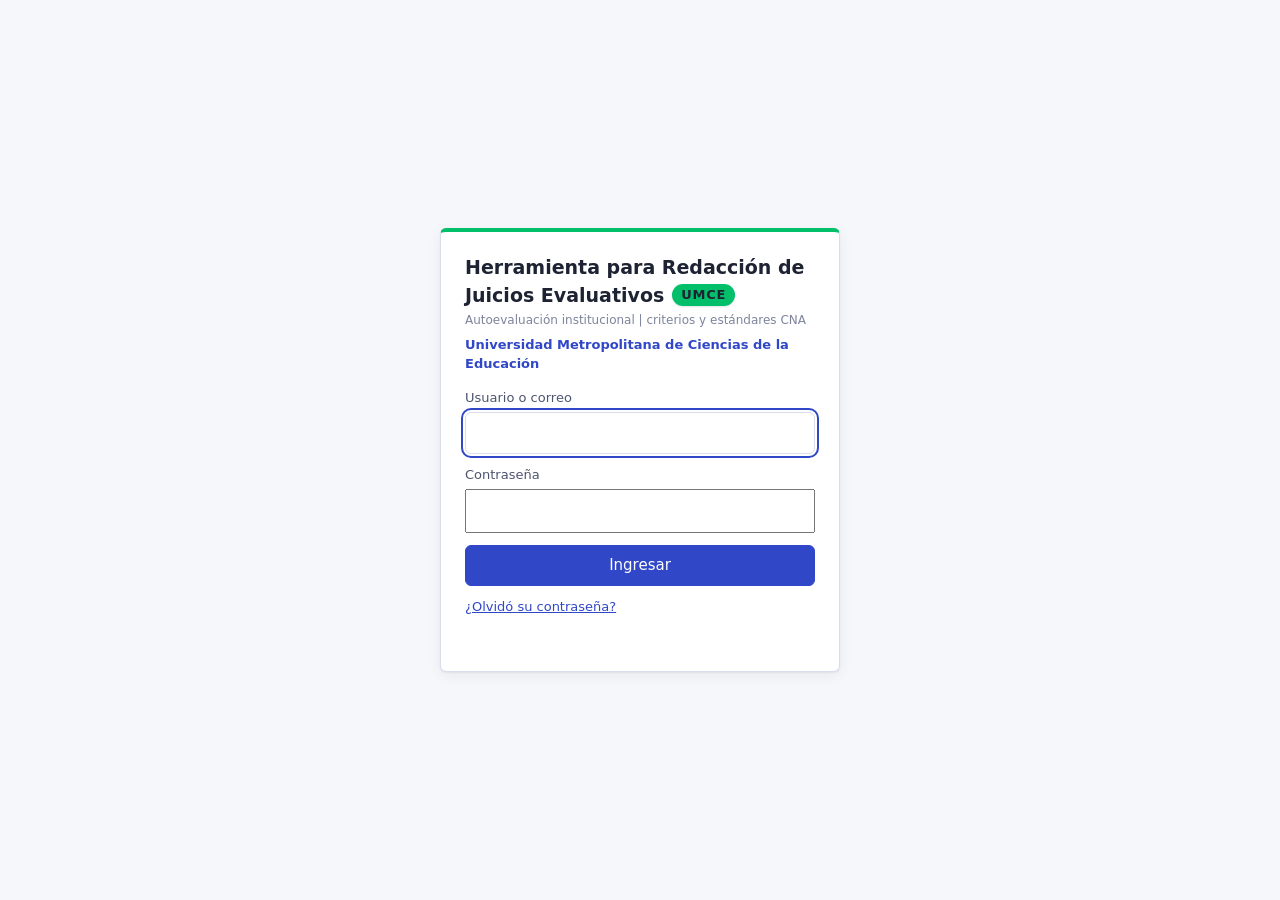
==== mesa-umce/index.html @ 89345a7e "Mesa de juicios: sistema separado para la UMCE en /mesa-umce/ Mismo index.html que /mesa-usach/; con" ====
<!doctype html>
<html lang="es">
<head>
<meta charset="utf-8">
<meta name="viewport" content="width=device-width,initial-scale=1,viewport-fit=cover">
<meta name="robots" content="noindex,nofollow">
<title>Herramienta para Redacción de Juicios Evaluativos</title>
<link rel="stylesheet" href="https://fonts.googleapis.com/css2?family=IBM+Plex+Mono:wght@400;500&display=swap">
<style>
/* Layout: workbench — a fixed left tree (dimensión › criterio › nivel › enunciado), a working panel with tabs, and two full-width views (panel de avance, documento). */
:root{
  --bg:#f6f7fb; --surface:#ffffff; --surface-2:#eef0f8; --line:#d9dcea; --ink:#1d2333; --ink-2:#4c5470; --ink-3:#7d849c;
  --accent:#3047C7; --accent-soft:#CAD0F2; --accent-ink:#ffffff;
  --ok:#03BF6A; --warn:#FFB701; --bad:#FF6647; --pink:#FF9BA2;
  --ok-soft:#d6f5e6; --warn-soft:#fff1cc; --bad-soft:#ffd9d3;
  --font-ui:"Duplet",system-ui,-apple-system,"Segoe UI",sans-serif;
  --font-doc:"Duplet",system-ui,-apple-system,"Segoe UI",sans-serif;
  --font-mono:"IBM Plex Mono",ui-monospace,SFMono-Regular,Menlo,"Courier New",monospace;
  --radius:6px; --shadow:0 1px 2px rgba(29,35,51,.06),0 4px 14px rgba(29,35,51,.06);
}
@media (prefers-color-scheme: dark){ :root:not([data-theme="light"]){
  --bg:#141726; --surface:#1c2033; --surface-2:#232840; --line:#343a57; --ink:#e8eaf3; --ink-2:#b4b9cf; --ink-3:#8a90ab;
  --accent:#8b9af0; --accent-soft:#2b3462; --accent-ink:#0f1224;
  --ok-soft:#173a2b; --warn-soft:#3f3419; --bad-soft:#47241f; color-scheme:dark } }
:root[data-theme="dark"]{
  --bg:#141726; --surface:#1c2033; --surface-2:#232840; --line:#343a57; --ink:#e8eaf3; --ink-2:#b4b9cf; --ink-3:#8a90ab;
  --accent:#8b9af0; --accent-soft:#2b3462; --accent-ink:#0f1224;
  --ok-soft:#173a2b; --warn-soft:#3f3419; --bad-soft:#47241f; color-scheme:dark }
*{box-sizing:border-box}
html,body{height:100%}
body{margin:0;background:var(--bg);color:var(--ink);font-family:var(--font-ui);font-size:14px;line-height:1.45;overflow-x:hidden}
.main>*{min-width:0}
.tree{min-width:0}
button,input,select,textarea{font:inherit;color:inherit}
button{cursor:pointer}
:focus-visible{outline:2px solid var(--accent);outline-offset:2px}
.app{display:flex;flex-direction:column;height:100%;min-height:100%}
/* top bar */
.top{position:sticky;top:env(safe-area-inset-top,0px);z-index:5;display:flex;flex-wrap:wrap;align-items:center;gap:8px 14px;padding:10px 16px;background:var(--surface);border-bottom:1px solid var(--line)}
.brand{display:flex;align-items:baseline;gap:10px;min-width:0;flex:1 1 260px}
.brand h1{font-size:15px;font-weight:600;margin:0;letter-spacing:.01em;white-space:nowrap}
.brand small{color:var(--ink-3);font-size:12px;white-space:nowrap;overflow:hidden;text-overflow:ellipsis;min-width:0}
.nav{display:flex;gap:4px;margin-left:auto;flex-wrap:wrap;flex:0 1 auto}
.nav button{border:1px solid transparent;background:transparent;padding:6px 12px;border-radius:999px;color:var(--ink-2);font-weight:500;white-space:nowrap}
.nav button[aria-pressed="true"]{background:var(--accent);color:var(--accent-ink)}
.nav button:hover{border-color:var(--line)}
.demo{font-size:11px;letter-spacing:.06em;text-transform:uppercase;color:var(--bad);border:1px solid var(--bad);border-radius:4px;padding:2px 6px;white-space:nowrap;order:3}
/* body */
.work{display:grid;grid-template-columns:320px minmax(0,1fr);flex:1;min-height:0}
.tree{border-right:1px solid var(--line);background:var(--surface);overflow:auto;padding:10px 8px 24px}
.tree .search{width:100%;padding:8px 10px;border:1px solid var(--line);border-radius:var(--radius);background:var(--bg);margin-bottom:8px}
.dim{margin:10px 6px 4px;font-size:11px;letter-spacing:.08em;text-transform:uppercase;color:var(--ink-3);font-weight:600}
.crit{margin:2px 0}
.crit>button{width:100%;text-align:left;background:none;border:0;padding:6px 8px;border-radius:var(--radius);display:flex;gap:8px;align-items:center;color:var(--ink)}
.crit>button:hover{background:var(--surface-2)}
.crit .bar{margin-left:auto;display:flex;gap:2px}
.crit .bar i{display:block;width:7px;height:7px;border-radius:2px;background:var(--line)}
.lvl{padding:2px 0 4px 14px}
.lvl h4{margin:6px 0 2px;font-size:11px;color:var(--ink-3);font-weight:600}
.enun{display:flex;align-items:center;gap:8px;width:100%;text-align:left;border:0;background:none;padding:5px 8px;border-radius:var(--radius);color:var(--ink-2)}
.enun:hover{background:var(--surface-2)}
.enun[aria-current="true"]{background:var(--accent-soft);color:var(--ink)}
.enun code{font-family:var(--font-mono);font-size:11px;color:var(--ink)}
.enun .t{font-size:12px;overflow:hidden;text-overflow:ellipsis;white-space:nowrap;flex:1;min-width:0}
.dot{width:9px;height:9px;border-radius:50%;flex:none;background:var(--line)}
.dot.s1{background:var(--warn)} .dot.s2{background:var(--accent)} .dot.s3{background:var(--ok)} .dot.s4{background:#FF9BA2}
.main{overflow:auto;padding:18px 22px 40px;min-width:0}
.view{display:none} .view.on{display:block}
/* editor header */
.head{display:flex;flex-wrap:wrap;gap:10px 16px;align-items:flex-start;margin-bottom:10px}
.head .code{font-family:var(--font-mono);font-size:22px;font-weight:500;color:var(--accent)}
.head .meta{display:flex;flex-wrap:wrap;gap:6px;align-items:center}
.chip{display:inline-flex;align-items:center;gap:5px;font-size:12px;padding:2px 8px;border-radius:999px;background:var(--surface-2);color:var(--ink-2);border:1px solid var(--line)}
.chip.tipo{background:var(--accent-soft);color:var(--ink);border-color:transparent;font-weight:600}
.head .ctrl{margin-left:auto;display:flex;gap:8px;align-items:center;flex-wrap:wrap;min-width:0}
select,input[type=text],input[type=number],textarea{border:1px solid var(--line);border-radius:var(--radius);background:var(--surface);padding:7px 9px}
textarea{width:100%;min-height:58px;resize:vertical;line-height:1.4}
.quote{font-family:var(--font-doc);font-size:16px;line-height:1.5;border-left:3px solid var(--accent);padding:6px 14px;margin:6px 0 14px;color:var(--ink)}
.quote small{display:block;font-family:var(--font-ui);font-size:12px;color:var(--ink-3);margin-top:4px}
.tabs{display:flex;gap:2px;border-bottom:1px solid var(--line);margin-bottom:14px}
.tabs button{border:0;background:none;padding:8px 12px;color:var(--ink-2);border-bottom:2px solid transparent;margin-bottom:-1px;font-weight:500}
.tabs button[aria-selected="true"]{color:var(--accent);border-bottom-color:var(--accent)}
.tab{display:none} .tab.on{display:block}
/* editor grid */
.edit{display:grid;grid-template-columns:minmax(0,1.15fr) minmax(0,1fr);gap:20px}.edit>*{min-width:0}
@media (max-width:1100px){.edit{grid-template-columns:1fr}}
@media (max-width:820px){.work{grid-template-columns:1fr}.tree{display:none}.tree.open{display:block;position:fixed;inset:0;z-index:4;padding-top:calc(60px + env(safe-area-inset-top,0px))}.app.nocat .tree.open,.app .tree.open{display:block!important}.brand small{display:none}.brand{flex:1 1 120px;order:-1}.brand h1{font-size:14px;white-space:normal}.top .menu{order:0;padding:4px 8px;font-size:13px}.demo{order:1;font-size:10px}.nav{margin-left:0;width:100%}.nav button{padding:5px 9px;font-size:13px}.head .ctrl{margin-left:0}.head .ctrl input[type=text]{width:100%!important}.main{padding:14px 16px 40px}}
.top .menu{display:none;border:1px solid var(--line);background:none;border-radius:var(--radius);padding:5px 10px;align-items:center;gap:6px;font-weight:500;color:var(--ink-2)}
.top .menu[aria-pressed="true"]{color:var(--accent);border-color:var(--accent)}
.app[data-view="editor"] .top .menu{display:inline-flex}
.app:not([data-view="editor"]) .work,.app.nocat .work{grid-template-columns:minmax(0,1fr)}
.app:not([data-view="editor"]) .tree,.app.nocat .tree{display:none}
.bloque{margin-bottom:14px}
.bloque h3{font-size:11px;letter-spacing:.08em;text-transform:uppercase;color:var(--ink-3);margin:0 0 6px;font-weight:600}
.field{display:grid;grid-template-columns:52px minmax(0,1fr);gap:8px;padding:8px 0;border-top:1px solid var(--line)}
.field:first-of-type{border-top:0}
.field .k{font-family:var(--font-mono);font-size:12px;font-weight:500;color:var(--accent);padding-top:6px}
.field .k b{display:block;font:inherit;color:var(--bad);font-weight:600;font-size:10px}
.field label{display:block;font-weight:500;margin-bottom:3px}
.field .hint{font-size:12px;color:var(--ink-3);margin-bottom:5px}
.field .hint em{color:var(--ink-2);font-style:normal;font-weight:500}
.field.opt label::after{content:" | recomendado";font-weight:400;color:var(--ink-3);font-size:12px}
.field .row{display:flex;gap:8px;flex-wrap:wrap}
.field .row select{flex:1 1 220px}
.tools{display:flex;gap:6px;flex-wrap:wrap;margin-top:6px}
.btn{border:1px solid var(--line);background:var(--surface);padding:6px 11px;border-radius:var(--radius);font-weight:500;color:var(--ink)}
.btn:hover{border-color:var(--accent);color:var(--accent)}
.btn.primary{background:var(--accent);border-color:var(--accent);color:var(--accent-ink)}
.btn.primary:hover{color:var(--accent-ink);filter:brightness(1.08)}
.btn.small{padding:3px 8px;font-size:12px}
.btn.danger{color:var(--bad)}
.btn:disabled{opacity:.45;cursor:not-allowed}
/* preview */
.sticky{position:sticky;top:8px}
.card{background:var(--surface);border:1px solid var(--line);border-radius:var(--radius);box-shadow:var(--shadow)}
.card h3{font-size:11px;letter-spacing:.08em;text-transform:uppercase;color:var(--ink-3);margin:0;padding:10px 14px;border-bottom:1px solid var(--line);font-weight:600;display:flex;align-items:center;gap:8px}
.card h3 .right{margin-left:auto;text-transform:none;letter-spacing:0;font-weight:500;color:var(--ink-2)}
.prose{font-family:var(--font-doc);font-size:15.5px;line-height:1.6;padding:14px 16px;min-height:120px}
.prose .miss{background:var(--warn-soft);border-radius:3px;padding:0 3px;font-family:var(--font-ui);font-size:12px;color:var(--ink-2)}
.prose .ev{font-family:var(--font-mono);font-size:11px;color:var(--accent)}
.prose .opt{color:var(--ink-3)}
.prose .miss.opt{background:var(--surface-2);color:var(--ink-3)}
.prleg{display:flex;flex-wrap:wrap;gap:4px 14px;padding:0 14px 10px;font-size:12px;color:var(--ink-3)} .prleg i{display:inline-block;width:10px;height:10px;border-radius:2px;margin-right:4px;vertical-align:-1px}
.alerts{list-style:none;margin:0;padding:8px 12px;display:flex;flex-direction:column;gap:5px}
.alerts li{display:flex;gap:8px;align-items:flex-start;font-size:13px;padding:6px 8px;border-radius:var(--radius);background:var(--surface-2)}
.alerts li.bad{background:var(--bad-soft)} .alerts li.warn{background:var(--warn-soft)} .alerts li.ok{background:var(--ok-soft)}
.alerts li::before{content:"";width:8px;height:8px;border-radius:50%;margin-top:6px;flex:none;background:var(--ink-3)}
.alerts li.bad::before{background:var(--bad)} .alerts li.warn::before{background:var(--warn)} .alerts li.ok::before{background:var(--ok)}
.meter{height:6px;background:var(--surface-2);border-radius:3px;overflow:hidden;margin:0 14px 10px}
.meter i{display:block;height:100%;background:var(--accent);border-radius:3px}
.kv{display:grid;grid-template-columns:auto 1fr;gap:4px 12px;padding:10px 14px;font-size:13px}
.kv dt{color:var(--ink-3)} .kv dd{margin:0}
/* evidence */
table{width:100%;border-collapse:collapse;font-size:13px}
th,td{text-align:left;padding:7px 8px;border-bottom:1px solid var(--line);vertical-align:top}
th{font-size:11px;letter-spacing:.06em;text-transform:uppercase;color:var(--ink-3);font-weight:600}
.tablewrap{overflow-x:auto}
.pill{display:inline-block;font-size:11px;padding:1px 7px;border-radius:999px;border:1px solid var(--line);white-space:nowrap}
.pill.S3{background:var(--ok-soft);border-color:transparent} .pill.S2{background:var(--warn-soft);border-color:transparent} .pill.S1{background:var(--bad-soft);border-color:transparent}
.pill.verificable{background:var(--ok-soft);border-color:transparent} .pill.implementado{background:var(--accent-soft);border-color:transparent} .pill.declarado{background:var(--surface-2)}
.form{display:grid;grid-template-columns:repeat(auto-fit,minmax(180px,1fr));gap:10px;padding:14px;border-top:1px solid var(--line)}
.form label{display:block;font-size:12px;color:var(--ink-3);margin-bottom:3px}
.form input,.form select{width:100%}
.form .full{grid-column:1/-1}
.checks{display:flex;flex-wrap:wrap;gap:6px}
.checks label{display:inline-flex;gap:4px;align-items:center;font-size:12px;color:var(--ink-2);border:1px solid var(--line);border-radius:999px;padding:2px 8px;margin:0}
.checks input{width:auto}
/* recursos */
.reclist{list-style:none;margin:0;padding:0}
.reclist li{display:flex;gap:10px;align-items:flex-start;padding:8px 14px;border-top:1px solid var(--line)}
.reclist li:first-child{border-top:0}
.reclist select{padding:3px 6px;font-size:12px}
/* dashboard */
.kpis{display:grid;grid-template-columns:repeat(auto-fit,minmax(160px,1fr));gap:12px;margin-bottom:18px}
.kpi{padding:12px 14px}
.kpi .n{font-size:28px;font-weight:600;letter-spacing:-.01em;font-variant-numeric:tabular-nums}
.kpi .l{font-size:12px;color:var(--ink-3)}
.gridwrap{overflow-x:auto}.grid{display:grid;grid-template-columns:minmax(220px,1.3fr) repeat(3,minmax(90px,1fr));gap:2px 10px;align-items:center;padding:14px;min-width:560px}
.grid .h{font-size:11px;letter-spacing:.06em;text-transform:uppercase;color:var(--ink-3);font-weight:600;padding-bottom:6px}
.grid .c{font-size:13px;padding:4px 0}
.cells{display:flex;gap:3px;flex-wrap:wrap}
.cell{width:14px;height:14px;border-radius:3px;background:var(--line);border:0;padding:0}
.cell.s1{background:var(--warn)} .cell.s2{background:var(--accent)} .cell.s3{background:var(--ok)} .cell.s4{background:#FF9BA2}
.estsub{display:flex;align-items:center;gap:8px;flex-wrap:wrap;margin:3px 0 8px;font-size:13px;color:var(--ink-2)}
.estsub b{color:var(--ink);font-weight:600}
.estsub .cell{flex:none;display:inline-block}
.estalert{margin:0 0 8px;padding:8px 12px;border-radius:var(--radius);background:rgba(255,102,71,.10);border:1px solid rgba(255,102,71,.45);font-size:13px;color:var(--ink);max-width:760px}
.estalert ul{margin:4px 0 0 18px;padding:0}
.estalert li{margin:2px 0}
.rolock{margin:0 0 12px;padding:9px 12px;border-radius:var(--radius);background:rgba(255,183,1,.14);border:1px solid rgba(255,183,1,.45);font-size:13.5px}
tr.evon td{background:rgba(48,71,199,.06)}
.evhead{display:flex;align-items:center;gap:10px}
.cell.alert{box-shadow:inset 0 0 0 2px var(--bad)}
.legend{display:flex;gap:14px;flex-wrap:wrap;font-size:12px;color:var(--ink-2);padding:0 14px 12px}
.legend span{display:inline-flex;gap:5px;align-items:center}
.two{display:grid;grid-template-columns:repeat(auto-fit,minmax(320px,1fr));gap:14px}
/* documento */
.docbar{display:flex;gap:8px;flex-wrap:wrap;align-items:center;margin-bottom:14px}
.doc{font-family:var(--font-doc);max-width:76ch;padding:28px 34px;line-height:1.6;font-size:15.5px}
@media (max-width:600px){.doc{padding:18px 16px}}
.doc h1{font-family:var(--font-ui);font-size:22px;color:var(--accent);text-transform:uppercase;letter-spacing:.01em;margin:0 0 4px}
.doc h2{font-family:var(--font-ui);font-size:15px;color:var(--accent);text-transform:uppercase;margin:26px 0 6px}
.doc h3{font-family:var(--font-ui);font-size:13px;color:var(--ink-2);margin:18px 0 4px}
.doc .lead{font-style:italic;color:var(--ink-2)}
.doc blockquote{margin:6px 0 8px;padding:4px 12px;border-left:2px solid var(--line);color:var(--ink-2);font-size:14.5px}
.doc .ev{font-family:var(--font-mono);font-size:11px;color:var(--accent)}
.doc .pend{background:var(--warn-soft);padding:0 3px;border-radius:3px;font-family:var(--font-ui);font-size:12.5px}
.doc ul{padding-left:20px}
.doc table{font-family:var(--font-ui);font-size:12.5px;margin:8px 0}
.toast{position:fixed;left:50%;bottom:calc(18px + env(safe-area-inset-bottom,0px));transform:translateX(-50%);background:var(--ink);color:var(--bg);padding:8px 14px;border-radius:999px;font-size:13px;opacity:0;transition:opacity .2s;pointer-events:none}
.toast.on{opacity:1}
.note{font-size:12.5px;color:var(--ink-3)}
.io textarea{font-family:var(--font-mono);font-size:11px;min-height:120px}
/* referentes de otras IES */
.tabs{overflow-x:auto;scrollbar-width:thin} .tabs button{white-space:nowrap;flex:none}
.rfbar{display:flex;flex-wrap:wrap;gap:6px;align-items:center;margin:14px 0 4px}
.rfbar .lab{font-size:12px;color:var(--ink-3);margin-right:2px}
.rfbar .btn.on{background:var(--accent);border-color:var(--accent);color:var(--accent-ink)}
.rfbar select{padding:4px 8px;font-size:13px}
.lv{display:inline-flex;gap:4px;align-items:baseline;font-size:12px;padding:1px 8px;border-radius:999px;background:var(--surface-2);border:1px solid var(--line);white-space:nowrap;font-variant-numeric:tabular-nums}
.lv b{font-weight:600;color:var(--ink-3);font-size:10.5px;letter-spacing:.04em;text-transform:uppercase}
.lv.down{background:var(--bad-soft);border-color:transparent}
.lvs{display:inline-flex;gap:4px;flex-wrap:wrap}
.lvrow{display:flex;flex-wrap:wrap;gap:6px 8px;align-items:center;margin-bottom:12px}
.lvrow .note{margin-right:2px}
.rintro{font-size:13px;color:var(--ink-2);margin:0 0 12px;max-width:95ch}
.rintro b{color:var(--ink)}
tr[data-goref]{cursor:pointer} tr[data-goref]:hover td{background:var(--surface-2)}
td .note{font-size:11.5px}
.rcard{margin-top:14px;scroll-margin-top:12px}
.rcard h3 .ies{color:var(--accent);letter-spacing:.06em}
.rcard h3 .nm{text-transform:none;letter-spacing:0;color:var(--ink);font-weight:600;font-size:13px}
.rbody{padding:12px 16px 14px}
.rgrid{display:grid;grid-template-columns:repeat(auto-fit,minmax(260px,1fr));gap:2px 22px}
.rsec{margin:0 0 12px}
.rsec p{margin:3px 0 0;font-size:13.5px;line-height:1.55}
.rk{font-size:11px;letter-spacing:.07em;text-transform:uppercase;color:var(--ink-3);font-weight:600;display:flex;gap:8px;align-items:center;flex-wrap:wrap}
.rk .pill{text-transform:none;letter-spacing:0;font-weight:500;color:var(--ink)}
.evl{margin:6px 0 0;padding-left:18px;font-size:12.5px;color:var(--ink-2)}
.evl li{margin:1px 0}
.lit{margin:6px 0 2px;padding:3px 0 3px 10px;border-left:2px solid var(--line);font-size:13px;line-height:1.5;color:var(--ink-2);font-style:italic}
.lit small{display:block;font-style:normal;color:var(--ink-3);font-size:11.5px;margin-top:2px}
.rsec.mk{border-left:3px solid var(--line);padding:2px 0 2px 11px}
.rsec.mk.ok{border-left-color:var(--ok)} .rsec.mk.warn{border-left-color:var(--warn)} .rsec.mk.bad{border-left-color:var(--bad)} .rsec.mk.fa{border-left-color:var(--accent)} .rsec.mk.pk{border-left-color:var(--pink)}
.pill.ok{background:var(--ok-soft);border-color:transparent} .pill.warn{background:var(--warn-soft);border-color:transparent} .pill.bad{background:var(--bad-soft);border-color:transparent} .pill.nil{background:var(--surface-2)} .pill.fa{background:var(--accent-soft);border-color:transparent}
.rdet{border-top:1px solid var(--line);padding-top:9px;margin-top:2px}
.rdet summary{cursor:pointer;font-size:12.5px;color:var(--accent);font-weight:600}
.rdet dl{display:grid;grid-template-columns:minmax(70px,auto) minmax(0,1fr);gap:7px 14px;font-size:13px;line-height:1.5;margin:9px 0 0}
.rdet dt{color:var(--ink-3);font-size:12px;padding-top:1px}
.rdet dd{margin:0}
.rnote{font-size:12.5px;color:var(--ink-2);background:var(--surface-2);border-radius:var(--radius);padding:7px 10px;margin:0 0 12px}
.lvm{display:inline-flex;gap:2px}
.lvm i{font-style:normal;display:inline-block;min-width:22px;text-align:center;font-size:12px;padding:1px 3px;border-radius:3px;background:var(--surface-2);font-variant-numeric:tabular-nums;color:var(--ink)}
.lvm i.down{background:var(--bad-soft)} .lvm i.na{color:var(--ink-3)}
.mtx th,.mtx td{white-space:nowrap} .mtx td:first-child{white-space:normal;min-width:190px}
.mtx button.lk{border:0;background:none;padding:0;color:var(--ink);text-align:left;font:inherit}
.mtx button.lk:hover{color:var(--accent);text-decoration:underline}
.bars{display:flex;height:10px;border-radius:3px;overflow:hidden;min-width:120px;background:var(--surface-2)}
.bars i{display:block;height:100%}
.num{font-variant-numeric:tabular-nums;text-align:right}

/* alineación de niveles */
@media (max-width:820px){.tabs{flex-wrap:wrap;row-gap:0}.tabs button{white-space:nowrap}}
.alintro{display:grid;grid-template-columns:minmax(0,1fr);gap:4px}
.alctl{display:flex;flex-wrap:wrap;gap:6px 8px;align-items:center;margin:0 0 8px}
.alctl .lab{font-size:12px;color:var(--ink-3);margin-right:2px;min-width:64px}
.alctl .btn.on{background:var(--accent);border-color:var(--accent);color:var(--accent-ink)}
.alctl select{padding:4px 8px;font-size:13px;max-width:100%}
.alfind{border-left:3px solid #3047C7;padding:12px 16px;margin:6px 0 14px}
.alfind .k{font-size:11px;letter-spacing:.08em;text-transform:uppercase;color:var(--ink-3);font-weight:600;margin-bottom:4px}
.alfind p{margin:4px 0;font-size:14px;line-height:1.55;max-width:110ch}
.alfind .vs{font-size:13px;color:var(--ink-2)}
.alfind .base{font-size:12px;color:var(--ink-3)}
.alrank td{vertical-align:middle}
.alrank .pr b{font-size:13px}
.pr small{display:block;color:var(--ink-3);font-size:11.5px;font-weight:400}
.almx td.pr{white-space:nowrap;min-width:150px}
.alk{display:flex;flex-wrap:wrap;gap:10px 28px;margin:2px 0 8px}
.alk div{min-width:150px}
.alk .n{font-size:28px;font-weight:600;letter-spacing:-.01em;font-variant-numeric:tabular-nums;line-height:1.1}
.alk .n.a{color:#3047C7} .alk .n.b{color:var(--ink-2)}
.alk .l{font-size:12px;color:var(--ink-3)}
.alrank .pc{font-weight:600;font-size:15px;font-variant-numeric:tabular-nums;text-align:right}
.alrank td.num small{display:block;color:var(--ink-3);font-size:10.5px}
.albar{height:14px;min-width:150px}
.as-co{background:#03BF6A} .as-so{background:#FFB701} .as-su{background:#3047C7}
.yb{display:inline-block;font-size:11.5px;font-weight:600;padding:1px 8px;border-radius:999px;white-space:nowrap;background:var(--surface-2);color:var(--ink)}
.yb.ok{background:#03BF6A;color:#fff} .yb.fa{background:#3047C7;color:#fff} .yb.warn{background:#FFB701;color:#1d2333} .yb.bad{background:#FF6647;color:#fff}
.vpill.pk{background:#FF9BA2;color:#1d2333}
.tagm{display:inline-block;font-size:10px;letter-spacing:.05em;text-transform:uppercase;border:1px solid var(--line);border-radius:4px;padding:0 4px;margin-left:4px;color:var(--ink-3);vertical-align:1px}
.almx th,.almx td{text-align:center;padding:5px 4px}
.almx th:first-child,.almx td:first-child{text-align:left;padding-left:8px}
.almx td.alc{font-size:12px;font-variant-numeric:tabular-nums;white-space:nowrap;min-width:38px}
.alc.co{background:var(--ok-soft)} .alc.so{background:var(--warn-soft)} .alc.su{background:var(--accent-soft)} .alc.na{color:var(--ink-3)}
.almx .off{opacity:.35}
.alc sup{color:#FF6647;font-weight:700;margin-left:1px}
.almx tfoot td{font-size:11.5px;color:var(--ink-2);border-bottom:0}
.alnote{font-size:12.5px;color:var(--ink-2);background:var(--surface-2);border-radius:var(--radius);padding:7px 10px;margin:0 0 10px}
.algrid th,.algrid td{padding:4px 3px;text-align:center}
.algrid th:first-child,.algrid td:first-child{text-align:left;white-space:nowrap;padding-left:8px}
.algrid select{padding:3px 2px;font-size:12.5px;min-width:44px}
.alman li{display:flex;flex-wrap:wrap;gap:6px 10px;align-items:center;padding:8px 14px;border-top:1px solid var(--line);font-size:13px}
.alman li span{flex:1 1 220px}
.alman ul{list-style:none;margin:0;padding:0}
/* recortes del IAE */
.figs{display:flex;flex-wrap:wrap;gap:14px 18px;align-items:flex-start;margin:4px 0 2px}
.fig{margin:0;flex:0 1 auto;max-width:100%;min-width:0}
.crop{display:block;width:100%;padding:0;border:1px solid var(--line);border-radius:4px;background:#fff;cursor:zoom-in;position:relative;overflow:hidden}
.crop:hover{border-color:var(--accent)}
.crop .clip{max-height:460px;overflow:hidden;position:relative}
.cw{display:block;position:relative;overflow:hidden;width:100%}
.rk .vpill{text-transform:none;letter-spacing:0;font-weight:500}
.crop .cw img,.lbimg .cw img{position:absolute;left:0;max-width:none;height:auto;display:block}
.crop.cut .clip::after{content:"";position:absolute;left:0;right:0;bottom:0;height:56px;background:linear-gradient(rgba(255,255,255,0),#fff)}
.crop.cut .more{position:absolute;right:8px;bottom:6px;font-size:11.5px;background:var(--accent);color:#fff;border-radius:999px;padding:1px 9px;z-index:1}
.fig figcaption{font-size:12px;line-height:1.45;color:var(--ink-2);margin-top:5px}
.fig figcaption b{color:var(--ink);font-weight:600}
.fig figcaption .pg{color:var(--ink-3);white-space:nowrap}
.fig figcaption .nt{display:block;color:var(--ink-3);margin-top:2px}
.lb{position:fixed;inset:0;z-index:50;background:rgba(20,23,38,.82);display:flex;flex-direction:column}
.lb[hidden]{display:none}
.lbbar{display:flex;gap:10px;align-items:center;padding:10px 16px;background:var(--surface);color:var(--ink);font-size:13px;border-bottom:1px solid var(--line)}
.lbbar span{flex:1;min-width:0}
.lbsc{flex:1;overflow:auto;padding:18px 16px 40px;display:flex;justify-content:center;align-items:flex-start}
.lbimg{background:#fff;border-radius:4px;box-shadow:0 8px 30px rgba(0,0,0,.35);max-width:100%}
/* aspectos adicionales */
.vpill{display:inline-block;font-size:11px;padding:1px 8px;border-radius:999px;white-space:nowrap;border:1px solid transparent;background:var(--surface-2);color:var(--ink)}
.vpill.ok{background:var(--ok-soft)} .vpill.fa{background:var(--accent-soft)} .vpill.warn{background:var(--warn-soft)} .vpill.bad{background:var(--bad-soft)} .vpill.nil{background:var(--surface-2);color:var(--ink-2)} .vpill.dash{border:1px dashed var(--line);background:none;color:var(--ink-3)}
.asp{border-top:1px solid var(--line);padding:14px 0 6px}
.asp:first-of-type{border-top:0;padding-top:4px}
.asp h4{margin:0 0 4px;font-size:14.5px;display:flex;flex-wrap:wrap;gap:6px 10px;align-items:center}
.asp h4 .n{font-family:var(--font-mono);font-size:11px;color:var(--accent);font-weight:500}
.asp .desc{font-size:13.5px;line-height:1.55;margin:2px 0 6px}
.asp .why{font-size:12.5px;color:var(--ink-2);margin:0 0 6px;padding-left:10px;border-left:2px solid var(--pink)}
.eval2{display:grid;grid-template-columns:repeat(auto-fit,minmax(260px,1fr));gap:4px 22px;margin-top:6px}
.sint{font-size:13.5px;line-height:1.55;margin:0 0 10px;padding:8px 12px;background:var(--surface-2);border-radius:var(--radius)}
.critsel{display:flex;flex-wrap:wrap;gap:8px;align-items:center;margin:14px 0 12px}
.critsel select{max-width:100%;flex:1 1 320px}
.goadic{display:flex;flex-wrap:wrap;gap:8px 14px;align-items:center;margin:0 0 12px;padding:9px 14px;border:1px solid var(--line);border-left:3px solid var(--pink);border-radius:var(--radius);background:var(--surface);font-size:13px}
.goadic span{flex:1 1 300px}
.enl{margin:0;padding:6px 14px 12px 32px;font-size:13px;line-height:1.5}
.enl li{margin:3px 0}
.enl code{font-family:var(--font-mono);font-size:11px;color:var(--accent)}
tr[data-gocr]{cursor:pointer} tr[data-gocr]:hover td{background:var(--surface-2)} tr.sel td{background:var(--accent-soft)}
/* navegación del editor */
.crumbs{display:flex;flex-wrap:wrap;gap:6px 14px;align-items:center;justify-content:space-between;font-size:12.5px;color:var(--ink-3);margin:-6px 0 12px;padding-bottom:10px;border-bottom:1px solid var(--line)}
.crumbs .path{display:flex;flex-wrap:wrap;gap:4px 6px;align-items:center;min-width:0}
.crumbs .path button{border:0;background:none;padding:0;color:var(--ink-2);font:inherit}
.crumbs .path button:hover{color:var(--accent);text-decoration:underline}
.crumbs .sep{color:var(--line)}
.crumbs .pn{display:flex;gap:6px;align-items:center;white-space:nowrap}
.crumbs .pn .n{font-variant-numeric:tabular-nums}
/* guardado por campo */
.fsave{display:flex;gap:8px;align-items:center;flex-wrap:wrap;margin-top:6px}
.fst{font-size:12px;color:var(--ink-3);display:inline-flex;align-items:center;gap:6px}
.fst::before{content:"";width:7px;height:7px;border-radius:50%;background:var(--line)}
.fst.ok::before{background:var(--ok)} .fst.warn{color:var(--ink-2)} .fst.warn::before{background:var(--warn)}
.field.dirty textarea,.field.dirty select{border-color:var(--warn)}
.field.dirty .k{color:var(--ink)}
.dot.draft{box-shadow:0 0 0 2px var(--surface),0 0 0 3.5px var(--warn)}
.savebar{display:flex;flex-wrap:wrap;gap:8px 12px;align-items:center;padding:9px 12px;margin:0 0 14px;border:1px solid var(--warn);background:var(--warn-soft);border-radius:var(--radius);font-size:13px}
.savebar span{flex:1 1 260px}
.savebar[hidden]{display:none}
@media (prefers-reduced-motion:reduce){.toast{transition:none}}

/* ---------- versión con servidor ---------- */
[hidden]{display:none!important}
.acceso{position:fixed;inset:0;z-index:60;display:flex;align-items:center;justify-content:center;padding:16px;background:var(--bg);overflow:auto}
.acc-card{width:100%;max-width:400px;background:var(--surface);border:1px solid var(--line);border-top:4px solid #3047C7;border-radius:var(--radius);box-shadow:var(--shadow);padding:22px 24px}
.acc-brand{font-size:19px;font-weight:600;color:var(--ink);margin-bottom:16px}
.acc-brand small{display:block;font-size:12px;font-weight:400;color:var(--ink-3);margin-top:3px}
.acc-form{display:flex;flex-direction:column;gap:12px}
.acc-form label{display:flex;flex-direction:column;gap:4px;font-size:13px;color:var(--ink-2)}
.acc-form input{font-size:15px;padding:9px 10px}
.acc-form .btn.primary{padding:9px 12px;font-size:15px}
.acc-msg{font-size:13px;min-height:1.2em;margin:4px 0 0;color:var(--ink-2)}
.acc-msg.bad{color:#FF6647} .acc-msg.ok{color:#03BF6A}
.acc-load{display:flex;align-items:center;gap:10px;color:var(--ink-2);margin:0}
.acc-prog{font-size:13px;color:var(--ink-2);margin-top:10px}
.spin{width:16px;height:16px;border:2px solid var(--line);border-top-color:#3047C7;border-radius:50%;animation:gira .8s linear infinite;flex:none}
@keyframes gira{to{transform:rotate(360deg)}}
.lkb{background:none;border:0;padding:0;color:var(--accent);font:inherit;font-size:13px;text-align:left;cursor:pointer;text-decoration:underline}
.sync{font-size:11.5px;padding:2px 8px;border-radius:999px;white-space:nowrap;order:3;border:1px solid transparent}
.sync.ok{color:var(--ink-2);background:var(--surface-2)} .sync.warn{background:var(--warn-soft);color:var(--ink)} .sync.bad{background:var(--bad-soft);color:var(--ink)}
.userbtn{display:inline-flex;flex-direction:column;align-items:flex-start;gap:1px;line-height:1.2;padding:4px 12px 5px;border-radius:12px;border:1px solid rgba(48,71,199,.35);background:rgba(48,71,199,.10);color:var(--ink);max-width:270px;text-align:left;cursor:pointer;transition:border-color .15s,background .15s}
.userbtn .un{font-size:13px;font-weight:600;max-width:100%;overflow:hidden;text-overflow:ellipsis;white-space:nowrap}
.userbtn .ur{display:flex;align-items:center;gap:5px;font-size:11px;color:var(--ink-2);max-width:100%;overflow:hidden;text-overflow:ellipsis;white-space:nowrap}
.userbtn .ur i{flex:none;width:7px;height:7px;border-radius:50%;background:#3047C7}
.userbtn.r-coordinador{background:rgba(3,191,106,.12);border-color:rgba(3,191,106,.45)} .userbtn.r-coordinador .ur i{background:#03BF6A}
.userbtn.r-responsable{background:rgba(255,183,1,.15);border-color:rgba(255,183,1,.55)} .userbtn.r-responsable .ur i{background:#FFB701}
.userbtn:hover{background:rgba(48,71,199,.16);border-color:#3047C7} .userbtn.r-coordinador:hover{background:rgba(3,191,106,.2);border-color:#03BF6A} .userbtn.r-responsable:hover{background:rgba(255,183,1,.24);border-color:#FFB701}
.pill.rol-admin{background:rgba(48,71,199,.12);color:var(--ink)} .pill.rol-coordinador{background:rgba(3,191,106,.14);color:var(--ink)} .pill.rol-responsable{background:rgba(255,183,1,.18);color:var(--ink)}
.pcrit{display:flex;flex-wrap:wrap;gap:4px 8px;max-width:330px} .pcrit label{display:inline-flex;align-items:center;gap:3px;font-size:12.5px} .pcrit.off{opacity:.35;pointer-events:none}
.ptab select{font-size:12.5px;padding:3px 4px}
.evsin{margin:10px 14px 0;padding:9px 12px;border:1px dashed var(--line);border-radius:var(--radius);font-size:13.5px} .evsin ul{margin:6px 0 0;padding-left:18px} .evsin li{margin:4px 0}
.btn.hb{margin-left:auto}
.fst.bad{color:#FF6647}
.chip.pres{background:#FFB701;color:#1d2333;border-color:transparent;font-weight:600}
.mdl{position:fixed;inset:0;z-index:55;background:rgba(20,23,38,.55);display:flex;align-items:flex-start;justify-content:center;padding:6vh 16px 16px;overflow:auto}
.mdl-box{width:100%;background:var(--surface);border-radius:var(--radius);box-shadow:var(--shadow);border:1px solid var(--line)}
.mdl-h{display:flex;align-items:center;gap:10px;padding:12px 16px;border-bottom:1px solid var(--line)}
.mdl-h h3{margin:0;font-size:15px;flex:1}
.mdl-b{padding:14px 16px 16px}
.mform{display:flex;flex-wrap:wrap;gap:10px;align-items:flex-end;margin:0 0 16px}
.mform label{display:flex;flex-direction:column;gap:4px;font-size:12px;color:var(--ink-3);flex:1 1 180px}
.mlist{padding-left:18px} .mlist li{margin:0 0 10px;line-height:1.5}
.note.bad{color:#FF6647} .note.ok{color:#03BF6A}
.hist{list-style:none;margin:0;padding:0}
.hist li{border-top:1px solid var(--line);padding:10px 0}
.hist .hh{font-size:12.5px;color:var(--ink-2);margin-bottom:5px}
.hist .hv{white-space:pre-wrap;font-size:13.5px;background:var(--surface-2);border-radius:var(--radius);padding:7px 9px;margin-bottom:6px;max-height:180px;overflow:auto}
.act{list-style:none;margin:0;padding:6px 14px 12px}
.act li{font-size:13px;padding:4px 0;border-bottom:1px solid var(--line)}
.act .t{color:var(--ink-3);font-variant-numeric:tabular-nums;margin-right:4px} .act .o{font-family:var(--font-mono);font-size:12px;color:var(--accent)}
.fz{display:flex;flex-wrap:wrap;align-items:center;gap:10px 18px;justify-content:space-between;border:2px dashed var(--line);border-radius:var(--radius);padding:14px 16px;background:var(--surface);margin:0 0 10px}
.fz.on{border-color:#3047C7;background:var(--accent-soft)}
.fzc{font-size:12.5px;color:var(--ink-2);display:flex;gap:6px;align-items:center;flex-wrap:wrap}
.fzc select{max-width:220px}
.fup{display:flex;gap:10px;align-items:center;font-size:12.5px;padding:5px 2px}
.fup .n{flex:0 1 320px;overflow:hidden;text-overflow:ellipsis;white-space:nowrap}
.fup .bars{flex:1 1 160px;min-width:80px}
.fup .p{flex:none;min-width:48px;color:var(--ink-2)} .fup.err .p{color:#FF6647}
.ftab td{vertical-align:middle}
.ftab .fname{min-width:220px;max-width:420px;word-break:break-word}
.ftab .fn{font-weight:600;text-align:left}
.ftab .facc{white-space:nowrap} .ftab .facc .btn{margin:2px 2px 2px 0}
.ftab select{max-width:130px;font-size:12.5px;padding:3px 4px}
.ftype{display:inline-block;font-family:var(--font-mono);font-size:10px;font-weight:500;padding:2px 5px;border-radius:3px;background:var(--accent-soft);color:var(--ink)}
.ren{display:flex;gap:6px;flex-wrap:wrap} .ren input{flex:1 1 200px}
button.lk{border:0;background:none;padding:0;color:var(--ink);font:inherit;cursor:pointer;text-align:left}
button.lk:hover{color:var(--accent);text-decoration:underline}
@media (max-width:820px){.userbtn{order:2;max-width:170px}.ftab .facc{white-space:normal}}
/* nombre largo de la herramienta: en dos líneas, sin tapar el menú */
.brand{flex:0 1 250px;min-width:150px;flex-direction:column;align-items:flex-start;gap:1px}
.brand h1{white-space:normal;line-height:1.2;font-size:14.5px}
.brand small{display:none}
@media (max-width:820px){.brand{flex:1 1 140px}}

/* nombre de la institución en la pantalla de ingreso (sistemas separados por universidad) */
.acc-inst{display:block;margin-top:6px;font-size:13px;font-weight:600;color:var(--accent)}
/* sigla de la institución junto al título (color definido en config.js) */
.inst-tag{display:inline-block;margin-left:8px;padding:1px 9px 2px;border-radius:999px;font-size:12px;font-weight:700;letter-spacing:.06em;line-height:1.5;vertical-align:2px;white-space:nowrap;box-shadow:0 1px 2px rgba(29,35,51,.12)}
.acc-brand .inst-tag{font-size:13px;vertical-align:3px}
</style>
</head>
<body>
<div id="acceso" class="acceso"></div>
<div class="app" data-view="editor" hidden>
  <header class="top">
    <button class="menu" id="menuBtn" aria-label="Mostrar u ocultar el catálogo de enunciados" aria-pressed="true">☰ Catálogo</button>
    <div class="brand"><h1>Herramienta para Redacción de Juicios Evaluativos</h1><small>Autoevaluación institucional | criterios y estándares CNA</small></div>
    <span class="sync ok" id="syncSt" role="status" aria-live="polite">Guardado</span>
    <nav class="nav" aria-label="Vistas">
      <button data-view="editor" aria-pressed="true">Herramienta de redacción</button>
      <button data-view="panel" aria-pressed="false">Panel de avance</button>
      <button data-view="doc" aria-pressed="false">Documento por criterio</button>
      <button data-view="ref" aria-pressed="false">Referentes IES</button>
      <button data-view="files" aria-pressed="false">Archivos</button>
      <button data-view="io" aria-pressed="false">Respaldo</button>
    </nav>
    <button class="userbtn" id="userBtn" aria-label="Mi cuenta">Mi cuenta</button>
  </header>
  <div class="work">
    <aside class="tree" id="tree" aria-label="Catálogo de enunciados">
      <input class="search" id="search" type="text" placeholder="Buscar código o texto…" aria-label="Buscar enunciado">
      <div id="treeBody"></div>
    </aside>
    <main class="main">
      <section class="view on" id="view-editor"></section>
      <section class="view" id="view-panel"></section>
      <section class="view" id="view-doc"></section>
      <section class="view" id="view-ref"></section>
      <section class="view" id="view-files"></section>
      <section class="view io" id="view-io"></section>
    </main>
  </div>
</div>
<div class="toast" id="toast" role="status" aria-live="polite"></div>
<div class="lb" id="lb" hidden role="dialog" aria-modal="true" aria-label="Recorte ampliado"><div class="lbbar"><span id="lbcap"></span><button class="btn small" id="lbx">Cerrar</button></div><div class="lbsc" id="lbsc"><div class="lbimg" id="lbimg"></div></div></div>

<script id="app-src" type="text/x-mesa">
(function(){
const D = window.__BOOT.D;
const ENUN = D.enunciados; const BY = Object.fromEntries(ENUN.map(e=>[e.id,e]));
const RAN = Object.fromEntries(D.campos.map(r=>[r.id,r]));
/* plantilla por enunciado (v14): nombre y pregunta de cada campo, escala de J8 y conectores */
const DEFCON = {J4:'Este mecanismo se aplica en [J4].',J5:'Sobre esa base, [J5].',J6:'La coordinación recae en [J6].',J7:'Los resultados disponibles indican que [J7].',J9:'A partir de estos resultados, [J9].',J10:'La continuidad del mecanismo está resguardada por [J10].'};
function CAMPO(e,k){ const b=RAN[k]; const o=(e&&e.p&&e.p[k])||null; if(!o||!(o.nombre||o.pregunta)) return b; return {...b, nombre:o.nombre||b.nombre, pregunta:o.pregunta||b.pregunta}; }
function J8OP(e){ return (e&&e.p&&e.p.J8&&e.p.J8.op)||[]; }
function CON(e,k){ const p=(e&&e.p)||{}; if(k==='J4') return (p.J4&&p.J4.con)||DEFCON.J4; return (p.con&&p.con[k])||DEFCON[k]; }
const PREP8 = /^(en|para|desde|con|salvo|excepto|pero|aunque|sin|de|del|hasta|entre|solo|por|a|al)\b/i;
function frase8(con,op,txt,txtRaw){ const c=con.replace('{op}',()=>op); return txt? c.replace(/;?\s*\{txt\}/,()=>(PREP8.test(txtRaw)?' ':'; ')+txt) : c.replace(/;?\s*\{txt\}/,''); }
const ESTADOS = ['Sin iniciar','En redacción','En revisión','Validado','Enviado a revisión'];   // índice = código guardado
const EST_ORDEN = [0,1,4,2,3];                                                                    // orden de presentación
const EST_COLOR = ['var(--line)','var(--warn)','var(--accent)','var(--ok)','#FF9BA2'];
/* permisos: en el prototipo, todo; la versión con servidor los define según el perfil */
const PERM = Object.assign({rol:'admin', verRef:true, editar:()=>true, estados:()=>EST_ORDEN.slice(), motivo:()=>''}, window.MESA_PERM||{});
const TIPO_NOM = D.tipos;
const FIELD_HINT = {
  J1:'Unidad con nombre propio y su dependencia. Ej.: "la Dirección de Docencia, dependiente de la Vicerrectoría Académica".',
  J2:'Nombre del instrumento y su acto formal con año. Ej.: "el Reglamento de Carrera Académica (Res. N° 45/2018, actualizado 2021)".',
  J3:'Qué hace el instrumento respecto de lo que exige el enunciado, con un verbo de función (define, regula, orienta, mide, registra) concordado con J2. No anticipe el resultado: eso va en J7 y J8.',
  J4:'A quiénes o a qué alcanza y su temporalidad: periodicidad solo si es un mecanismo que se repite; si no, año de instalación, vigencia o período.',
  J5:'Unidades ejecutoras + acción concreta + finalidad. Ej.: "las escuelas ejecutan tutorías…, con el fin de…".',
  J6:'Instancia que coordina o decide, su composición y atribuciones.',
  J7:'Indicador, valor, año, serie de al menos tres años, comparador y desagregación. Incluya los años (2021–2025) para que la revisión los detecte.',
  J8:'Elija el grado que la evidencia permite sostener y fundaméntelo en una frase con el dato o la constatación y, si la hay, la brecha. Interpreta J7; no lo repite.',
  J9:'Quién decidió qué, en qué año, dónde consta y qué efecto se verificó.',
  J10:'Qué garantiza la continuidad: reglamento vigente, presupuesto recurrente, sistema, plan estratégico.',
  J11:'Veredicto del enunciado, coherente con el grado elegido en J8, y lo que queda pendiente para el nivel.'
};
const VERBOS_J2 = ['cuenta con','aplica','ha establecido','dispone de','implementa'];
const PROS = D.proscritos.filter(t=>t.length>3);

/* ---------------- estado ---------------- */
function blank(){ return {juicios:{}, evidencias:[], recursos:{}, seq:0}; }
let S = blank();
function J(code){ if(!S.juicios[code]) S.juicios[code] = {f:{}, J2v:'cuenta con', estado:0, resp:'', J8sel:'', J11sel:''}; const j=S.juicios[code]; if(!j._c) Object.defineProperty(j,'_c',{value:code}); return j; }
function save(){ if(window.SYNC) SYNC.programar(); }
function load(){ try{ const s=localStorage.getItem('mesa-juicios-v1'); const o=s?JSON.parse(s):null; if(o&&o.evidencias) o.evidencias.forEach(v=>{ if(!v.campos){ v.campos=v.ranuras||[]; delete v.ranuras; } });
  if(o&&o.juicios) Object.values(o.juicios).forEach(j=>{ const t=(j.f&&j.f.J11)||''; if(j.J11sel==='se verifica' && /^parcialmente\b/.test(t)){ j.J11sel='se verifica parcialmente'; j.f.J11=t.replace(/^parcialmente[;,\s]*/,'').replace(/^queda pendiente\s*/,''); } });
  return o; }catch(e){ return null; } }
function strip(t){ return (t||'').replace(/\[|\]/g,''); }
function vocMatch(list,v){ return list.filter(x=>v.startsWith(x)).sort((a,b)=>b.length-a.length)[0]||''; }
function setEj(j,k,v,e){
  if(k==='J8'){ const m=vocMatch(J8OP(e),v); j.J8sel=m; j.f.J8=strip(v.slice(m.length).replace(/^[;,\s]+/,'')); }
  else if(k==='J2v'){ j.J2v=v; }
  else if(k==='J11'){ const m=vocMatch(D.vocab.J11,v); j.J11sel=m; j.f.J11=strip(v.slice(m.length).replace(/^[;,\s]*queda pendiente\s*/,'').replace(/^[;,\s]+/,'')); }
  else j.f[k]=strip(v);
}
function demo(){
  S = blank(); const s = S;
  // Tres casos precargados desde los ejemplos ilustrativos del informe, con distintos estados.
  const pre = [['C2-N2-1',2],['C8-N2-5',3],['C1-N2-2',1],['C11-N2-1',1],['C9-N1-1',3],['C5-N1-3',3],['C3-N1-2',2]];
  pre.forEach(([code,est])=>{ const e=BY[code]; const j=J(code); Object.entries(e.ej).forEach(([k,v])=>{ setEj(j,k,v,e); }); j.estado=est; j.resp = est>=2?'Dirección de Aseguramiento de la Calidad':'Comisión de dimensión'; });
  // el caso SAT del asesor, tal como lo redactó, para mostrar las alertas
  const sat = J('C2-N2-1'); sat.f.J1='la Dirección de Ciclo de Vida del Estudiante, dependiente de la Vicerrectoría de Formación'; sat.f.J2='un Sistema de Alerta Temprana (SAT)'; sat.f.J3='monitorea los indicadores de progresión de las y los estudiantes'; sat.f.J4=''; sat.f.J5='la Dirección de Ciclo de Vida del Estudiante y las Escuelas de pregrado despliegan estrategias de apoyo académico, con el fin de promover el éxito de sus procesos formativos'; sat.f.J6='un Comité en el que participan distintas unidades, que revisa anualmente los resultados de las estrategias y propone mejoras al sistema'; sat.f.J7=''; sat.J8sel=''; sat.f.J8=''; sat.f.J9=''; sat.J11sel=''; sat.f.J11=''; sat.estado=1; sat.resp='Comisión Docencia y Resultados';
  const ev = (code,t,tipo,anio,unidad,plano,sol,campos,estado)=>{ s.seq++; s.evseq=s.evseq||{}; const n=s.evseq[code]=(s.evseq[code]||0)+1; s.evidencias.push({ev:'EV-'+code+'-'+String(n).padStart(3,'0'),code,titulo:t,tipo,anio,unidad,plano,solidez:sol,campos,archivo:'',estado:estado==='recibida'?'pendiente':estado}); };
  ev('C8-N2-5','Estados financieros auditados 2021–2025','Dato / serie',2025,'Dirección de Finanzas','verificable','S3',['J7'],'validada');
  ev('C8-N2-5','Política Financiera (Res. N° 90/2019, v3 2023)','Política / reglamento',2023,'Vicerrectoría de Gestión','declarado','S3',['J2'],'validada');
  ev('C8-N2-5','Actas del Comité de Presupuesto 2024 (reprogramación)','Acta',2024,'Comité de Presupuesto','implementado','S2',['J9','J6'],'recibida');
  ev('C1-N2-2','Acta N° 512 del Consejo Académico (Modelo v2.0)','Acta',2022,'Secretaría General','implementado','S3',['J9','J6'],'validada');
  ev('C1-N2-2','Serie de logro del perfil de egreso 2019–2024','Dato / serie',2024,'Dirección de Docencia','verificable','S2',['J7'],'recibida');
  ev('C2-N2-1','Presentación del SAT a la Comisión (sin acto formal)','Informe / presentación',2025,'Dirección de Ciclo de Vida','declarado','S1',['J2','J3'],'pendiente');
  ev('C9-N1-1','Política de Aseguramiento Interno de la Calidad (Res. N° 200/2021)','Política / reglamento',2021,'Dirección de AC','declarado','S3',['J2','J10'],'validada');
  ev('C5-N1-3','Plan de Desarrollo Institucional 2021–2030 (Res. N° 100/2020)','Plan',2020,'Prorrectoría','declarado','S3',['J2','J4'],'validada');
  s.recursos['C8-N2-5']={s0:'listo',s1:'listo',r0:'listo'}; s.recursos['C1-N2-2']={s0:'listo',r0:'en preparación'};
  return s;
}

S = window.__BOOT.S;

/* ---------------- utilidades ---------------- */
const $=(sel,root=document)=>root.querySelector(sel); const $$=(sel,root=document)=>[...root.querySelectorAll(sel)];
function esc(t){ return String(t??'').replace(/[&<>"]/g,c=>({'&':'&amp;','<':'&lt;','>':'&gt;','"':'&quot;'}[c])); }
function toast(t){ const el=$('#toast'); el.textContent=t; el.classList.add('on'); clearTimeout(toast._t); toast._t=setTimeout(()=>el.classList.remove('on'),1800); }
function cap(t){ return t? t.charAt(0).toUpperCase()+t.slice(1):t; }
function contr(t){ return t.replace(/ de el /g,' del ').replace(/ a el /g,' al ').replace(/^De el /,'Del '); }
function years(t){ t=t||''; const ys=new Set((t.match(/20\d\d/g)||[])); (t.match(/(20\d\d)\s*[–-]\s*(20\d\d)/g)||[]).forEach(r=>{ const m=r.match(/20\d\d/g); for(let y=+m[0];y<=+m[1];y++) ys.add(String(y)); }); return ys.size; }
function evFor(code,ran){ return S.evidencias.filter(v=>v.code===code && (!ran || v.campos.includes(ran))); }
function cite(code,ran){ const evs=evFor(code,ran); return evs.length? ' <span class="ev">['+evs.map(v=>v.ev).join('; ')+']</span>':''; }
function compl(e, work=false){ const j=work?WV(J(e.id)):J(e.id); const need=e.obl; let ok=0; need.forEach(r=>{ if(filled(j,r)) ok++; }); return {ok, tot:need.length}; }
function filled(j,r){ if(r==='J8') return !!j.J8sel; if(r==='J11') return !!j.J11sel; return !!(j.f[r]&&j.f[r].trim()); }

/* ---------------- borradores: cambios sin guardar por campo ---------------- */
const DK={J2:['J2','J2v'],J8:['J8','J8sel'],J11:['J11','J11sel']};
const SELK=['J2v','J8sel','J11sel'];
function dkeys(k){ return DK[k]||[k]; }
function savedVal(j,x){ return x==='J2v'?(j.J2v||'cuenta con'):x==='J8sel'?(j.J8sel||''):x==='J11sel'?(j.J11sel||''):(j.f[x]||''); }
function setDraft(j,x,val){ j.d=j.d||{}; const nuevo=!(x in j.d); if(val===savedVal(j,x)){ delete j.d[x]; if(j.db) delete j.db[x]; } else { if(nuevo){ j.db=j.db||{}; j.db[x]=window.SYNC?SYNC.ver(j._c||CUR,x):0; } j.d[x]=val; } if(!Object.keys(j.d).length) delete j.d; }
function dirty(j,k){ return !!j.d && dkeys(k).some(x=>x in j.d); }
function hasDrafts(j){ return !!(j&&j.d&&Object.keys(j.d).length); }
function dirtyFields(e,j){ return [...e.obl,...e.rec].filter(k=>dirty(j,k)).sort((a,b)=>a.slice(1)-b.slice(1)); }
function WV(j){ const d=j.d||{}; const f={...j.f}; Object.keys(d).forEach(x=>{ if(!SELK.includes(x)) f[x]=d[x]; });
  return {...j, f, J2v:('J2v' in d)?d.J2v:j.J2v, J8sel:('J8sel' in d)?d.J8sel:j.J8sel, J11sel:('J11sel' in d)?d.J11sel:j.J11sel}; }
function commitField(j,k){ if(!j.d) return false; let did=false;
  dkeys(k).forEach(x=>{ if(x in j.d){ const v=j.d[x]; if(x==='J2v') j.J2v=v; else if(x==='J8sel') j.J8sel=v; else if(x==='J11sel') j.J11sel=v; else { if(v&&v.trim()) j.f[x]=v; else delete j.f[x]; } (j.cb=j.cb||{})[x]=(j.db&&x in j.db)?j.db[x]:(window.SYNC?SYNC.ver(j._c||CUR,x):0); if(j.db) delete j.db[x]; delete j.d[x]; did=true; } });
  if(did){ j.ts=j.ts||{}; j.ts[k]=Date.now(); } if(j.d&&!Object.keys(j.d).length) delete j.d; return did; }
function discardField(j,k){ if(!j.d) return; dkeys(k).forEach(x=>{ delete j.d[x]; if(j.db) delete j.db[x]; }); if(!Object.keys(j.d).length) delete j.d; }
function hhmm(t){ const d=new Date(t), n=new Date(); const h=String(d.getHours()).padStart(2,'0')+':'+String(d.getMinutes()).padStart(2,'0'); return d.toDateString()===n.toDateString()? h : d.toLocaleDateString('es-CL',{day:'2-digit',month:'2-digit'})+' '+h; }
function updField(e,j,k){ const v=$('#view-editor'); const fs=$('#fs-'+k,v); if(fs) fs.innerHTML=fsaveHTML(j,k); const fd=$(`.field[data-field="${k}"]`,v); if(fd) fd.classList.toggle('dirty',dirty(j,k));
  const sb=$('#saveBar',v); const d=dirtyFields(e,j); if(sb){ sb.hidden=!d.length; const sp=$('span',sb); if(sp) sp.innerHTML=`<b>Cambios sin guardar</b> en ${d.join(', ')}. Se conservan como borrador en su cuenta (solo usted los ve) hasta que los guarde o descarte; el documento por criterio y la IA usan solo lo guardado.`; }
  const dot=$(`.enun[data-id="${e.id}"] .dot`); if(dot) dot.classList.toggle('draft',hasDrafts(j)); }
function fsaveHTML(j,k){
  if(dirty(j,k)) return `<button class="btn small primary" data-save="${k}">Guardar</button><button class="btn small" data-discard="${k}">Descartar cambios</button><span class="fst warn">Cambios sin guardar</span>${REMOTO(j,k)}<button class="btn small hb" data-hist="${k}">Historial</button>`;
  const has=dkeys(k).some(x=>{ const v=savedVal(j,x); return x==='J2v'?false:!!(v&&String(v).trim()); });
  const ts=(j.ts||{})[k];
  return `<button class="btn small" data-save="${k}" disabled>Guardar</button><span class="fst ${has?'ok':''}">${ts?'Guardado '+hhmm(ts)+AUTOR(j,k):has?'Guardado':'Sin contenido'}</span><button class="btn small hb" data-hist="${k}">Historial</button>`;
}

/* ---------------- render del juicio ---------------- */
function render(e, html=true, final=false, work=false){
  // final=true: texto para el documento. Omite toda referencia a campos vacíos (sin marcas [Jn: ...]).
  const j=work?WV(J(e.id)):J(e.id); const raw=k=>(j.f[k]||'').trim(); const f=k=>html?esc(raw(k)):raw(k);
  const wrap=(txt,cls)=>html?`<span class="${cls}">${esc(txt)}</span>`:txt;
  const T=t=>html?esc(t):t;
  const has=k=>e.obl.includes(k)||e.rec.includes(k);
  // gris solo para un campo recomendado que sigue vacío (en el borrador); el texto escrito y el documento van en negro
  const vacio=k=>k==='J8'?!(J8OP(e).includes(j.J8sel)||raw('J8')):k==='J11'?!(j.J11sel||raw('J11')):!raw(k);
  const optc=k=>(!final&&e.rec.includes(k)&&vacio(k))?'opt':'';
  const miss=k=>wrap('['+k+': '+CAMPO(e,k).nombre.toLowerCase()+']','miss'+(e.rec.includes(k)?' opt':''));
  const val=k=>f(k)||(final?'':miss(k));
  const p=e.p||{}; const o1=p.o1||'cuenta';
  const out=[];
  if(has('J1')||has('J2')||has('J3')){
    const p1=has('J1')?val('J1'):'', p2=has('J2')?val('J2'):'', p3=has('J3')?val('J3'):'';
    const nexo=/a través de|por medio de|mediante/.test(raw('J1'))?'desde':'a través de';
    const via=p1?`, ${nexo} ${p1},`:'';
    let s='';
    if(o1==='mediante'&&p3) s = p1&&p2?`La Universidad, ${nexo} ${p1} y mediante ${p2}, ${p3}.`:p2?`La Universidad, mediante ${p2}, ${p3}.`:p1?`La Universidad, ${nexo} ${p1}, ${p3}.`:`La Universidad ${p3}.`;
    else if(o1==='consta'&&p3){ const base=`la Universidad${via} ${p3}.`; s = p2?`Según consta en ${p2}, ${base}`:cap(base); }
    else if(p1||p2||p3){ const rel=o1==='proposito'?'con el propósito de':'que'; s='La Universidad'+via; if(p2) s+=` ${T(j.J2v||'cuenta con')} ${p2}`+(p3?`, ${rel} ${p3}`:''); else if(p3) s+=` ${p3}`; s+='.'; }
    if(s) out.push({k:'J1',s,cls:''});
  }
  const add=k=>{ if(!has(k)) return; const v=val(k); if(final&&!v) return; out.push({k,s:T(CON(e,k)).replace('['+k+']',()=>v),cls:optc(k)}); };
  add('J4'); add('J5'); add('J6'); add('J7');
  if(has('J8')){
    const t=J8OP(e).includes(j.J8sel)?j.J8sel:''; const j8=f('J8'); const con=T((p.J8&&p.J8.con)||'Ello permite sostener que {op}; {txt}.');
    if(t) out.push({k:'J8',s:frase8(con,T(t),j8,raw('J8')),cls:optc('J8')});
    else if(!final) out.push({k:'J8',s:frase8(con,miss('J8'),j8,raw('J8')),cls:optc('J8')});
    else if(j8) out.push({k:'J8',s:`Respecto de ${T(p.obj||'lo que exige el enunciado')}, ${j8}.`,cls:optc('J8')});
  }
  add('J9'); add('J10');
  if(has('J11')){
    if(!final) out.push({k:'J11',s:`En consecuencia, el enunciado ${e.id} ${j.J11sel||miss('J11')}${f('J11')?'; queda pendiente '+f('J11'):''}.`,cls:''});
    else if(j.J11sel) out.push({k:'J11',s:`En consecuencia, el enunciado ${e.id} ${j.J11sel}${f('J11')?'; queda pendiente '+f('J11'):''}.`,cls:''});
    else if(f('J11')) out.push({k:'J11',s:`Queda pendiente ${f('J11')}.`,cls:''});
  }
  return out.map(o=>{ let s=contr(o.s.replace(/\s+\./g,'.').replace(/\.{2,}/g,'.').replace(/\s{2,}/g,' ')); if(html){ const c=cite(e.id,o.k==='J1'?'J2':o.k); return `<span class="${o.cls}">${s}</span>${c}`; } return s; }).join(' ');
}
function alerts(e, work=false){
  const j=work?WV(J(e.id)):J(e.id); const a=[];
  const vac=e.obl.filter(r=>!filled(j,r));
  if(vac.length) a.push({c:'bad',t:`Campos obligatorios vacíos: ${vac.join(', ')}.`});
  const txt=Object.values(j.f).join(' ').toLowerCase();
  const found=PROS.filter(p=>new RegExp('\\b'+p.toLowerCase().replace(/[.*+?^${}()|[\]\\]/g,'\\$&')+'\\b').test(txt));
  if(found.length) a.push({c:'warn',t:`Términos proscritos: ${found.join(', ')}. Reemplace por un dato o por el vocabulario controlado.`});
  if(j.J8sel && !J8OP(e).includes(j.J8sel)) a.push({c:'bad',t:`La valoración guardada ("${j.J8sel}") pertenece a la escala anterior. Elija en J8 una opción de la escala de este enunciado.`});
  if(e.obl.includes('J7') && filled(j,'J7') && years(j.f.J7)<3) a.push({c:'warn',t:`J7 menciona ${years(j.f.J7)} año(s): el enunciado exige una serie de al menos tres años y un comparador.`});
  const req=(txt.match(/evidencia requerida/g)||[]).length; if(req) a.push({c:'warn',t:`${req} campo(s) marcados [EVIDENCIA REQUERIDA]. El veredicto no puede ser "se verifica".`});
  if(j.J11sel==='se verifica' && (vac.length||req)) a.push({c:'bad',t:'Veredicto "se verifica" con campos vacíos o evidencia requerida: incoherente.'});
  const evs=evFor(e.id); const sinEv=e.obl.filter(r=>r!=='J8'&&r!=='J11'&&filled(j,r)&&!evFor(e.id,r).length);
  if(!evs.length) a.push({c:'warn',t:'Sin evidencias registradas para este enunciado.'}); else if(sinEv.length) a.push({c:'warn',t:`Campos llenos sin evidencia vinculada: ${sinEv.join(', ')}.`});
  const s1=evs.filter(v=>v.solidez==='S1').length; if(s1) a.push({c:'warn',t:`${s1} evidencia(s) de solidez S1 (anecdótica o sin respaldo): no sostienen un veredicto pleno.`});
  if(e.obl.includes('J9') && filled(j,'J9') && !evFor(e.id,'J9').length) a.push({c:'warn',t:'J9 describe un ajuste sin acta o documento vinculado.'});
  if(!a.length) a.push({c:'ok',t:'Sin alertas. Listo para revisión.'});
  return a;
}

/* ---------------- subtítulo de estado ---------------- */
// fecha y autor del último cambio de estado. En el prototipo solo hay fecha (este navegador);
// la versión con servidor redefine META_EST con los datos de la base.
function META_EST(e,j){ return { at: j.ts&&j.ts.estado, by: '' }; }
function fechaHora(t){ const d=new Date(t); return d.toLocaleDateString('es-CL',{day:'2-digit',month:'2-digit',year:'numeric'})+' a las '+String(d.getHours()).padStart(2,'0')+':'+String(d.getMinutes()).padStart(2,'0'); }
function estSubHTML(e,j){
  const bad=j.estado>0 ? alerts(e).filter(a=>a.c==='bad') : [];
  const m=META_EST(e,j)||{};
  const cuando=m.pend ? 'guardando el cambio de estado…' : m.at ? `actualizado el ${fechaHora(m.at)}${m.by?' por '+esc(m.by):''}` : 'sin cambios de estado registrados';
  let h=`<div class="estsub"><i class="cell s${j.estado} ${bad.length?'alert':''}" aria-hidden="true"></i><b>${ESTADOS[j.estado]}</b><span>| ${cuando}</span></div>`;
  if(bad.length) h+=`<div class="estalert" role="note"><b>Con alerta bloqueante.</b> ${bad.length>1?'Razones':'Razón'}:<ul>${bad.map(a=>`<li>${esc(a.t)}</li>`).join('')}</ul></div>`;
  return h;
}
function refreshEstSub(e){ const w=$('#estsubw'); if(w&&e) w.innerHTML=estSubHTML(e,J(e.id)); }

/* ---------------- árbol ---------------- */
let CUR = ENUN.find(e=>e.id==='C2-N2-1').id; let VIEW='editor'; let TAB='juicio'; let DOCCRIT=2;
function tree(){
  const q=($('#search').value||'').toLowerCase(); const body=$('#treeBody'); let h='';
  Object.entries(D.dimensiones).forEach(([dk,dn])=>{
    h+=`<div class="dim">Dimensión ${dk} | ${esc(dn)}</div>`;
    Object.entries(D.criterios).filter(([,c])=>c.dim===dk).forEach(([cn,c])=>{
      const es=ENUN.filter(e=>e.crit==+cn);
      const bar=es.map(e=>`<i class="${J(e.id).estado?'s'+J(e.id).estado:''}" style="background:${EST_COLOR[J(e.id).estado]||EST_COLOR[0]}"></i>`).join('');
      const openC = tree.open.has(cn) || (q && es.some(m=>match(m,q)));
      h+=`<div class="crit"><button data-crit="${cn}" aria-expanded="${openC}"><span>${openC?'▾':'▸'}</span><span>Criterio ${cn}. ${esc(c.nombre)}</span><span class="bar">${bar}</span></button>`;
      if(openC){ [1,2,3].forEach(n=>{ const L=es.filter(e=>e.nivel===n && (!q||match(e,q))); if(!L.length) return; h+=`<div class="lvl"><h4>Nivel ${n}</h4>`; L.forEach(e=>{ const j=J(e.id); h+=`<button class="enun" data-id="${e.id}" aria-current="${e.id===CUR}" ${hasDrafts(j)?'title="Cambios sin guardar"':''}><span class="dot s${j.estado} ${hasDrafts(j)?'draft':''}"></span><code>${e.id}</code><span class="t">${esc(e.texto)}</span></button>`; }); h+='</div>'; }); }
      h+='</div>';
    });
  });
  body.innerHTML=h;
}
tree.open=new Set(['2']);
function revealCur(){ const b=$(`.enun[data-id="${CUR}"]`); if(b) b.scrollIntoView({block:'nearest'}); }
function match(e,q){ return e.id.toLowerCase().includes(q)||e.texto.toLowerCase().includes(q)||e.atributo.toLowerCase().includes(q); }

/* ---------------- editor ---------------- */
function crumbs(e){
  const i=ENUN.findIndex(x=>x.id===e.id); const cc=D.criterios[String(e.crit)]; const dn=D.dimensiones[cc.dim];
  return `<div class="crumbs"><div class="path"><span>Dimensión ${esc(cc.dim)} | ${esc(dn)}</span><span class="sep">›</span><button data-opencrit="${e.crit}">Criterio ${e.crit}. ${esc(cc.nombre)}</button><span class="sep">›</span><span>Nivel ${e.nivel}</span></div>
  <div class="pn"><button class="btn small" data-step="-1" ${i>0?'':'disabled'} aria-label="Enunciado anterior">‹ Anterior</button><span class="n">${i+1} de ${ENUN.length}</span><button class="btn small" data-step="1" ${i<ENUN.length-1?'':'disabled'} aria-label="Enunciado siguiente">Siguiente ›</button></div></div>`;
}
function saveBarHTML(e,j){ const d=dirtyFields(e,j); return `<div class="savebar" id="saveBar" ${d.length?'':'hidden'}><span><b>Cambios sin guardar</b> en ${d.join(', ')}. Se conservan como borrador en su cuenta (solo usted los ve) hasta que los guarde o descarte; el documento por criterio y la IA usan solo lo guardado.</span><button class="btn small primary" id="btnSaveAll">Guardar todos los campos</button><button class="btn small" id="btnDiscardAll">Descartar todos</button></div>`; }
function editor(){
  const e=BY[CUR]; const j=J(e.id); const c=compl(e,true); const v=$('#view-editor'); const W=WV(j);
  const marc=e.marc.length?' + '+e.marc.join(' + '):''; const ro=!PERM.editar(e.id);
  if(TAB==='ref'&&!PERM.verRef) TAB='juicio';
  if(EVEDIT&&!S.evidencias.some(x=>x.ev===EVEDIT&&x.code===e.id)) EVEDIT=null; if(EVPRE&&EVPRE.code!==e.id) EVPRE=null;
  v.innerHTML=`${crumbs(e)}
  <div class="head">
    <div><div class="code">${e.id}</div><div id="estsubw">${estSubHTML(e,j)}</div><div class="meta"><span class="chip tipo">Tipo ${e.tipo}${marc} | ${esc(TIPO_NOM[e.tipo].nombre)}</span><span class="chip">Criterio ${e.crit} | Nivel ${e.nivel}</span><span class="chip">Obligatorios: ${e.obl.join(' ')}</span>${e.rec.length?`<span class="chip">Recomendados: ${e.rec.join(' ')}</span>`:''}</div></div>
    <div class="ctrl">
      <label class="note" for="resp">Responsable</label><input type="text" id="resp" value="${esc(j.resp)}" placeholder="Unidad o comisión" style="width:220px" ${ro?'disabled':''}>
      <label class="note" for="estado">Estado</label><select id="estado" ${ro?'disabled':''}>${EST_ORDEN.map(i=>`<option value="${i}" ${i===j.estado?'selected':''} ${i!==j.estado&&!PERM.estados().includes(i)?'disabled':''}>${ESTADOS[i]}</option>`).join('')}</select>
    </div>
  </div>
  ${ro?`<div class="rolock" role="note"><b>Solo lectura.</b> ${esc(PERM.motivo(e))}</div>`:''}
  <div class="quote">"${esc(e.texto)}"<small>Texto literal CNA | verbo rector: <b>${esc(e.verbo)}</b> | atributo: ${esc(e.atributo)}${e.alcance&&e.alcance!=='—'?' | alcance exigido: '+esc(e.alcance):''}${e.modo&&e.modo!=='—'?' | modo: '+esc(e.modo):''}</small></div>
  <div class="tabs" role="tablist">
    <button role="tab" data-tab="juicio" aria-selected="${TAB==='juicio'}">Juicio asistido</button>
    <button role="tab" data-tab="evid" aria-selected="${TAB==='evid'}">Evidencias <span class="chip">${evFor(e.id).length}</span></button>
    <button role="tab" data-tab="rec" aria-selected="${TAB==='rec'}">Recursos cuantitativos</button>
    <button role="tab" data-tab="guia" aria-selected="${TAB==='guia'}">Guía del enunciado</button>
    ${PERM.verRef?`<button role="tab" data-tab="ref" aria-selected="${TAB==='ref'}">Referentes de otras IES ${refChip(e)}</button>`:''}
  </div>
  <div class="tab ${TAB==='juicio'?'on':''}" id="tab-juicio">
    <div class="edit">
      <div>${saveBarHTML(e,j)}${fields(e,j)}
        ${ro?'':`<div class="tools"><button class="btn" id="btnEj">Cargar ejemplo ilustrativo</button><button class="btn" id="btnReq">Marcar vacías como [EVIDENCIA REQUERIDA]</button><button class="btn" id="btnLimpiar">Limpiar campos</button></div>`}
      </div>
      <div class="sticky">
        <div class="card"><h3>Juicio renderizado <span class="right">${c.ok}/${c.tot} obligatorios</span></h3><div class="meter"><i style="width:${c.tot?Math.round(100*c.ok/c.tot):0}%"></i></div><div class="prose" id="prose">${render(e,true,false,true)}</div><div class="prleg"><span><i style="background:var(--warn-soft)"></i>obligatorio sin completar</span><span><i style="background:var(--surface-2);border:1px solid var(--line)"></i>recomendado sin completar (en gris)</span></div>
        <div class="tools" style="padding:0 14px 12px"><button class="btn small" id="btnCopy">Copiar texto</button><button class="btn small primary" id="btnIA" ${ro?'disabled title="Solo lectura"':SAMPLE?'':'disabled title="Disponible solo dentro del visor de Claude"'}>Mejorar juicio con IA generativa</button><button class="btn small" id="btnIAStop" hidden>Detener</button></div>
        <div id="iaBox" ${j.ia?'':'hidden'}><h3>Versión mejorada con IA <span class="right" id="iaState">${j.ia?'aceptada por el redactor':''}</span></h3><div class="prose" id="iaProse">${j.ia?esc(j.ia):''}</div><ul class="alerts" id="iaChecks"></ul>
          <div class="tools" style="padding:0 14px 12px"><button class="btn small primary" id="btnIAUse" ${j.ia?'hidden':''}>Usar esta versión en el documento</button><button class="btn small" id="btnIARedo" hidden>Regenerar</button><button class="btn small danger" id="btnIADrop">${j.ia?'Volver a la versión automática':'Descartar'}</button></div>
          <p class="note" style="padding:0 14px 12px;margin:0">La IA solo reordena y condensa lo que ya está en los campos. No puede agregar cifras, nombres ni evidencias; la verificación de fidelidad marca cualquier dato nuevo. La versión aceptada queda registrada como redacción del responsable.</p></div></div>
        <div class="card" style="margin-top:12px"><h3>Revisión automática</h3><ul class="alerts">${alerts(e,true).map(a=>`<li class="${a.c}">${esc(a.t)}</li>`).join('')}</ul></div>
      </div>
    </div>
  </div>
  <div class="tab ${TAB==='evid'?'on':''}" id="tab-evid">${evidTab(e)}</div>
  <div class="tab ${TAB==='rec'?'on':''}" id="tab-rec">${recTab(e)}</div>
  <div class="tab ${TAB==='guia'?'on':''}" id="tab-guia">${guiaTab(e)}</div>
  <div class="tab ${TAB==='ref'?'on':''}" id="tab-ref">${TAB==='ref'&&PERM.verRef?refTab(e):''}</div>`;
  bindEditor(e,j);
}
function fields(e,j){
  const W=WV(j); const ro=!PERM.editar(e.id);
  const blo=[['Dispositivo',['J1','J2','J3','J4']],['Despliegue',['J5','J6']],['Resultados',['J7','J8']],['Ciclo de mejora',['J9','J10']],['Síntesis',['J11']]];
  let h='';
  blo.forEach(([b,ks])=>{ const use=ks.filter(k=>e.obl.includes(k)||e.rec.includes(k)); if(!use.length) return; h+=`<div class="bloque"><h3>${b}</h3>`;
    use.forEach(k=>{ const r=CAMPO(e,k); const opt=e.rec.includes(k); let extra='';
      if(k==='J2' && !['mediante','consta'].includes((e.p||{}).o1)) extra=`<div class="row" style="margin-bottom:6px"><select id="J2v" aria-label="Verbo de existencia" ${ro?'disabled':''}>${VERBOS_J2.map(x=>`<option ${x===W.J2v?'selected':''}>${x}</option>`).join('')}</select></div>`;
      const pq=(e.p&&e.p[k]&&e.p[k].pregunta)?`<b>${esc(e.p[k].pregunta)}</b> `:''; let hint=pq+(k==='J3'&&pq?'':FIELD_HINT[k]); if(k==='J3'&&e.p) hint+=` <em>Objeto del enunciado: ${esc(e.p.obj)} (${esc(e.p.clase_nom.toLowerCase())}).</em>`; if(k==='J4'&&e.alcance&&e.alcance!=='—') hint+=` <em>Alcance exigido: ${esc(e.alcance)}${e.modo&&e.modo!=='—'?'; modo: '+esc(e.modo):''}.</em>`; if(k==='J5'&&e.finalidad&&e.finalidad!=='—') hint+=` <em>Finalidad del enunciado: ${esc(e.finalidad)}.</em>`; if(k==='J7') hint+=` <em>Indicador de: ${esc(e.atributo)}.</em>`;
      let sel=''; if(k==='J8'){ const ops=J8OP(e); const vieja=W.J8sel&&!ops.includes(W.J8sel); sel=`<div class="row" style="margin-bottom:6px"><select id="J8sel" aria-label="Grado que sostiene la evidencia" ${ro?'disabled':''}><option value="">— grado que sostiene la evidencia —</option>${vieja?`<option value="${esc(W.J8sel)}" selected disabled>${esc(W.J8sel)} (escala anterior)</option>`:''}${ops.map(x=>`<option ${x===W.J8sel?'selected':''}>${esc(x)}</option>`).join('')}</select></div>`; }
      if(k==='J11') sel=`<div class="row" style="margin-bottom:6px"><select id="J11sel" ${ro?'disabled':''}><option value="">— veredicto —</option>${D.vocab.J11.map(x=>`<option ${x===W.J11sel?'selected':''}>${x}</option>`).join('')}</select></div>`;
      const evs=evFor(e.id,k); const evtxt=evs.length?`<div class="note" style="margin-top:4px">Evidencia vinculada: ${evs.map(v=>`<span class="ev" style="font-family:var(--font-mono);color:var(--accent)">${v.ev}</span> ${esc(v.titulo)}`).join(' | ')}</div>`:'';
      h+=`<div class="field ${opt?'opt':''} ${dirty(j,k)?'dirty':''}" data-field="${k}"><div class="k">${k}${opt?'':'<b>oblig.</b>'}</div><div><label for="f-${k}">${esc(r.nombre)}</label><div class="hint">${hint}</div>${extra}${sel}<textarea id="f-${k}" data-k="${k}" ${ro?'readonly':''} placeholder="${k==='J8'?'Fundamento: dato o constatación que respalda el grado elegido':k==='J11'?'Lo que queda pendiente respecto del nivel':esc(r.contenido)}">${esc(W.f[k]||'')}</textarea><div class="fsave" id="fs-${k}">${ro?'':fsaveHTML(j,k)}</div>${evtxt}</div></div>`;
    }); h+='</div>'; });
  return h;
}
function bindEditor(e,j){
  const v=$('#view-editor');
  const upd=k=>updField(e,j,k);
  const fieldOf=x=>({J2v:'J2',J8sel:'J8',J11sel:'J11'})[x]||x;
  $$('textarea[data-k]',v).forEach(t=>{
    t.addEventListener('input',()=>{ setDraft(j,t.dataset.k,t.value); refreshPreview(e); upd(t.dataset.k); save(); });
    t.addEventListener('keydown',ev=>{ if((ev.ctrlKey||ev.metaKey)&&ev.key.toLowerCase()==='s'){ ev.preventDefault(); if(commitField(j,t.dataset.k)){ save(); upd(t.dataset.k); refreshPreview(e); toast(`${t.dataset.k} guardado`); } } });
  });
  ['J2v','J8sel','J11sel'].forEach(id=>{ const s=$('#'+id,v); if(s) s.addEventListener('change',()=>{ setDraft(j,id,s.value); refreshPreview(e); upd(fieldOf(id)); save(); }); });
  const sa=$('#btnSaveAll',v); if(sa) sa.addEventListener('click',()=>{ const d=dirtyFields(e,j); d.forEach(k=>commitField(j,k)); if(j.d) delete j.d; save(); editor(); tree(); toast(d.length?`Guardados: ${d.join(', ')}`:'Sin cambios pendientes'); });
  const da=$('#btnDiscardAll',v); if(da) da.addEventListener('click',()=>{ delete j.d; save(); editor(); tree(); toast('Cambios descartados'); });
  $('#estado',v).addEventListener('change',ev=>{ const x=+ev.target.value; if(!PERM.estados().includes(x)){ ev.target.value=j.estado; toast('Su perfil no permite asignar ese estado'); return; } j.estado=x; j.ts=j.ts||{}; j.ts.estado=Date.now(); save(); tree(); refreshEstSub(e); toast('Estado actualizado'); });
  $('#resp',v).addEventListener('change',ev=>{ j.resp=ev.target.value; save(); toast('Responsable guardado'); });
  $$('[data-step]',v).forEach(b=>b.addEventListener('click',()=>{ const i=ENUN.findIndex(x=>x.id===e.id)+(+b.dataset.step); if(ENUN[i]){ CUR=ENUN[i].id; tree.open.add(String(ENUN[i].crit)); editor(); tree(); revealCur(); navSave(); const mn=$('.main'); if(mn) mn.scrollTop=0; } }));
  const oc=$('[data-opencrit]',v); if(oc) oc.addEventListener('click',()=>{ tree.open.add(oc.dataset.opencrit); setCat(true); tree(); revealCur(); });
  $$('.tabs [role=tab]',v).forEach(b=>b.addEventListener('click',()=>{ TAB=b.dataset.tab; editor(); navSave(); }));
  ($('#btnEj',v)||{addEventListener(){}}).addEventListener('click',()=>{ const t={f:{},J2v:'cuenta con',J8sel:'',J11sel:''}; Object.entries(e.ej).forEach(([k,val])=>setEj(t,k,val,e)); if('J2v' in e.ej) setDraft(j,'J2v',t.J2v); Object.entries(t.f).forEach(([k,val])=>setDraft(j,k,val)); if('J8' in e.ej) setDraft(j,'J8sel',t.J8sel); if('J11' in e.ej) setDraft(j,'J11sel',t.J11sel); save(); editor(); tree(); toast('Ejemplo cargado como borrador: revíselo y guárdelo'); });
  ($('#btnReq',v)||{addEventListener(){}}).addEventListener('click',()=>{ const W=WV(j); e.obl.forEach(k=>{ if(k!=='J8'&&k!=='J11'&&!filled(W,k)) setDraft(j,k,'[EVIDENCIA REQUERIDA: '+CAMPO(e,k).nombre.toLowerCase()+']'); }); save(); editor(); tree(); });
  ($('#btnLimpiar',v)||{addEventListener(){}}).addEventListener('click',()=>{ [...e.obl,...e.rec].forEach(k=>{ setDraft(j,k,''); if(k==='J8') setDraft(j,'J8sel',''); if(k==='J11') setDraft(j,'J11sel',''); }); save(); editor(); tree(); toast('Campos vaciados como borrador: guarde para confirmar'); });
  $('#btnCopy',v).addEventListener('click',()=>copy(render(e,false,true,true)));
  bindIA(e,j);
  bindEvid(e); bindRec(e); bindRef(e);
}

/* ---------------- IA generativa (capacidad sample) ---------------- */
let SAMPLE=null, SAMPLE_READY=false, iaCtl=null;
if(window.claude && typeof window.claude.use==='function'){
  window.claude.use('sample').then(s=>{ SAMPLE=s; SAMPLE_READY=true; if(VIEW==='editor') editor(); }).catch(()=>{ SAMPLE_READY=true; });
} else { SAMPLE_READY=true; }
const PROSCRITOS_TXT = D.proscritos.join(', ');
function iaPrompt(e,j){
  const valOf=k=>k==='J8'?[j.J8sel,j.f.J8].filter(Boolean).join('; '):k==='J11'?[j.J11sel,j.f.J11].filter(Boolean).join('; queda pendiente '):((j.f[k]||'').trim());
  const campos=[...e.obl,...e.rec].map(k=>[k,valOf(k)]).filter(([,v])=>v).map(([k,v])=>`${k} (${CAMPO(e,k).nombre}): ${v}`).join('\n');
  const evs=evFor(e.id).map(v=>`${v.ev} | ${v.titulo} | plano ${v.plano} | solidez ${v.solidez} | respalda ${v.campos.join(' ')}`).join('\n')||'ninguna';
  const keep=[j.J8sel?`el grado de la valoración ("${j.J8sel}")`:'', j.J11sel?`el veredicto final ("${j.J11sel}")`:''].filter(Boolean).join(' y ');
  return `Eres redactor técnico de un informe de autoevaluación institucional para la acreditación de universidades en Chile (CNA-Chile). Debes reescribir un juicio evaluativo generado automáticamente por plantilla para que quede fluido y sin redundancias, conservando toda su información.

ENUNCIADO CNA que se evalúa (${e.id}, tipo ${e.tipo}): "${e.texto}"

CAMPOS COMPLETADOS POR EL REDACTOR (única fuente de información permitida):
${campos||'(ninguno)'}

EVIDENCIAS VINCULADAS (cítelas con su código entre corchetes donde correspondan):
${evs}

TEXTO GENERADO POR LA PLANTILLA (versión a mejorar):
${render(e,false,true)}

REGLAS ESTRICTAS:
1. No agregue ningún dato, nombre, cifra, año, acto administrativo ni evidencia que no esté en los campos. No infiera ni complete información ausente y no aluda a ella: no escriba marcas como [vacío] o [J4: …], ni frases sobre lo que no se informa. Si el redactor escribió una marca [EVIDENCIA REQUERIDA: …], consérvela literalmente.
2. Conserve el orden de los bloques presentes: dispositivo (unidad, mecanismo, función), despliegue (alcance, acciones, coordinación), resultados (indicador, valor, serie, comparador, valoración), ciclo de mejora (ajuste, continuidad) y síntesis (veredicto). Omita los bloques sin información.
3. Mencione el nombre completo del mecanismo una sola vez; después use referencias breves.
4. ${keep?`Conserve literalmente ${keep}; no los suavice ni los cambie.`:'No agregue valoraciones ni veredictos que no estén en los campos.'}
5. Tercera persona, registro institucional chileno, frases cortas. Prohibidos: ${PROSCRITOS_TXT}. Sin adjetivos de grado ni fórmulas promocionales.
6. Un solo párrafo de hasta 220 palabras; no lo alargue para alcanzar una extensión. Sin título, sin comillas, sin comentarios: devuelva únicamente el juicio reescrito.`;
}
function iaFidelity(e,j,text){
  const src=(e.id+' '+Object.values(j.f).join(' ')+' '+j.J8sel+' '+j.J11sel+' '+e.texto+' '+evFor(e.id).map(v=>v.ev+' '+v.titulo+' '+(v.anio||'')).join(' ')).toLowerCase();
  const NUMRX=/\d[\d.,]*(?:\s?%)?/g; const norm=x=>x.replace(/\s?%$/,'').replace(/[.,]+$/,'').replace(/\s/g,'');
  const srcNums=new Set((src.match(NUMRX)||[]).map(norm));
  for(const m of src.matchAll(/(\d{4})\s*[–\-]\s*(\d{4})/g)){ const a=+m[1], b=+m[2]; if(b>a && b-a<40) for(let y=a;y<=b;y++) srcNums.add(String(y)); }
  const nums=[...new Set((text.match(NUMRX)||[]).map(norm).filter(Boolean))].filter(n=>!srcNums.has(n));
  const evs=[...new Set(text.match(/EV-\d{4}-\d{3}/g)||[])].filter(c=>!evFor(e.id).some(v=>v.ev===c));
  const low=text.toLowerCase(); const pros=PROS.filter(p=>new RegExp('\\b'+p.toLowerCase().replace(/[.*+?^${}()|[\]\\]/g,'\\$&')+'\\b').test(low));
  const words=text.trim().split(/\s+/).length; const out=[];
  if(nums.length) out.push({c:'bad',t:'Cifras del texto mejorado que no aparecen en los campos ni en las evidencias vinculadas: '+nums.join(', ')+'. Posible dato inventado por la IA; verifique antes de aceptar.'});
  if(evs.length) out.push({c:'bad',t:'Códigos de evidencia inexistentes: '+evs.join(', ')+'.'});
  if(j.J8sel && !low.includes(j.J8sel.toLowerCase())) out.push({c:'warn',t:'No conserva literalmente el término de valoración J8 ("'+j.J8sel+'").'});
  if(j.J11sel && !low.includes(j.J11sel.toLowerCase())) out.push({c:'bad',t:'No conserva el veredicto J11 ("'+j.J11sel+'").'});
  if(pros.length) out.push({c:'warn',t:'Términos proscritos: '+pros.join(', ')+'.'});
  const marks=(text.match(/\[(?!EVIDENCIA REQUERIDA)[^\]]{0,60}\]/gi)||[]).filter(m=>!/^\[EV-\d{4}-\d{3}/.test(m));
  if(marks.length) out.push({c:'bad',t:'El texto contiene marcas de campos vacíos: '+[...new Set(marks)].join(', ')+'. Regenere o edite antes de aceptar.'});
  if(words>240) out.push({c:'warn',t:`Extensión: ${words} palabras (máximo 220).`});
  if(!out.length) out.push({c:'ok',t:`Fidelidad verificada: ${words} palabras; sin cifras nuevas, sin evidencias inventadas, veredictos conservados.`});
  return out;
}
function bindIA(e,j){
  const v=$('#view-editor'); const btn=$('#btnIA',v), stop=$('#btnIAStop',v), box=$('#iaBox',v), prose=$('#iaProse',v), state=$('#iaState',v), checks=$('#iaChecks',v), use=$('#btnIAUse',v), redo=$('#btnIARedo',v), drop=$('#btnIADrop',v);
  if(!btn) return;
  if(j.ia){ checks.innerHTML=iaFidelity(e,j,j.ia).map(a=>`<li class="${a.c}">${esc(a.t)}</li>`).join(''); }
  const run=async(fresh)=>{
    if(!SAMPLE) return; const pend=dirtyFields(e,j); if(pend.length){ pend.forEach(k=>commitField(j,k)); if(j.d) delete j.d; save(); $$('[data-field]',$('#view-editor')).forEach(fd=>{ const k=fd.dataset.field; fd.classList.remove('dirty'); const fs=$('#fs-'+k); if(fs) fs.innerHTML=fsaveHTML(j,k); }); const sbar=$('#saveBar'); if(sbar) sbar.hidden=true; tree(); toast(`Se guardaron ${pend.join(', ')} antes de consultar a la IA`); }
    iaCtl=new AbortController(); box.hidden=false; use.hidden=false; redo.hidden=true; stop.hidden=false; btn.disabled=true; drop.textContent='Descartar';
    state.textContent='pensando…'; prose.textContent='La IA está leyendo los campos y la evidencia…'; checks.innerHTML='';
    try{
      const r=await SAMPLE(iaPrompt(e,j),{signal:iaCtl.signal, modelTier:'default', cache: fresh?false:true, onText:({text})=>{ prose.textContent=text; state.textContent='escribiendo…'; }});
      const text=r.text.trim(); prose.textContent=text; j.iaDraft=text; state.textContent=r.truncated?'respuesta cortada':'borrador listo';
      checks.innerHTML=iaFidelity(e,j,text).map(a=>`<li class="${a.c}">${esc(a.t)}</li>`).join(''); redo.hidden=false;
    }catch(err){
      const code=err&&err.code; if(code==='cancelled'){ state.textContent='detenido'; if(err.text) prose.textContent=err.text; }
      else if(code==='not_granted'||code==='sampling_disabled'||code==='not_declared'||code==='capability_disabled'){ box.hidden=true; btn.disabled=true; btn.title='La IA no está habilitada para este visor'; toast('La IA no está habilitada en esta vista'); }
      else if(code==='rate_limited'){ state.textContent='límite de uso alcanzado; intente más tarde'; }
      else if(code==='refused'){ prose.textContent=''; state.textContent='la IA declinó esta solicitud'; }
      else { state.textContent='error temporal; puede reintentar'; if(err&&err.text) prose.textContent=err.text; }
    } finally { stop.hidden=true; btn.disabled=!SAMPLE; iaCtl=null; }
  };
  btn.addEventListener('click',()=>run(false));
  redo.addEventListener('click',()=>run(true));
  stop.addEventListener('click',()=>{ if(iaCtl) iaCtl.abort(); });
  use.addEventListener('click',()=>{ if(!j.iaDraft) return; j.ia=j.iaDraft; save(); editor(); toast('Versión mejorada aceptada'); });
  drop.addEventListener('click',()=>{ j.ia=''; j.iaDraft=''; save(); editor(); });
}
function refreshPreview(e){ refreshEstSub(e); const p=$('#prose'); if(p) p.innerHTML=render(e,true,false,true); const al=$('#view-editor .alerts:not(#iaChecks)'); if(al) al.innerHTML=alerts(e,true).map(a=>`<li class="${a.c}">${esc(a.t)}</li>`).join(''); const c=compl(e,true); const m=$('#view-editor .meter i'); if(m) m.style.width=(c.tot?Math.round(100*c.ok/c.tot):0)+'%'; const r=$('#view-editor .card h3 .right'); if(r) r.textContent=`${c.ok}/${c.tot} obligatorios`; }
function copy(t){ navigator.clipboard.writeText(t).then(()=>toast('Copiado')).catch(()=>{ const ta=document.createElement('textarea'); ta.value=t; document.body.appendChild(ta); ta.select(); toast('Seleccione y copie el texto'); setTimeout(()=>ta.remove(),4000); }); }

/* ---------------- evidencias ---------------- */
const TIPOS_EV=['Política / reglamento','Acta','Dato / serie','Informe / presentación','Encuesta','Plan','Presupuesto','Otro'];
let EVEDIT=null, EVPRE=null;
const EV_ESTADOS=['pendiente','desestimada','validada'];
function evNuevoCodigo(code){ S.evseq=S.evseq||{}; let n=S.evseq[code]||0; S.evidencias.forEach(x=>{ const m=x.code===code&&/-(\d+)$/.exec(x.ev); if(m&&+m[1]>n) n=+m[1]; }); n++; S.evseq[code]=n; return 'EV-'+code+'-'+String(n).padStart(3,'0'); }
function evPre(e){ const ed=EVEDIT?S.evidencias.find(x=>x.ev===EVEDIT&&x.code===e.id):null; return {ed, pre: ed||(EVPRE&&EVPRE.code===e.id?EVPRE:{})}; }
function evidTab(e){
  const evs=evFor(e.id); const ran=[...e.obl,...e.rec].sort((a,b)=>a.slice(1)-b.slice(1)); const ro=!PERM.editar(e.id); const {ed,pre}=evPre(e);
  const sel=(a,b)=>a===b?'selected':'';
  const rows=evs.map(v=>`<tr ${ed&&ed.ev===v.ev?'class="evon"':''}><td><span style="font-family:var(--font-mono);font-size:12px">${v.ev}</span></td><td>${esc(v.titulo)}${v.archivo?`<div class="note">📎 ${v.archivo_id?`<button class="lk" data-evdl="${v.archivo_id}">${esc(v.archivo)}</button>`:esc(v.archivo)}</div>`:''}</td><td>${esc(v.tipo)}<div class="note">${v.anio||''} | ${esc(v.unidad)}</div></td><td><span class="pill ${v.plano}">${v.plano}</span></td><td><span class="pill ${v.solidez}">${v.solidez}</span></td><td>${v.campos.join(' ')}</td><td><select data-ev="${v.ev}" class="evestado" aria-label="Estado de ${v.ev}" ${ro?'disabled':''}>${EV_ESTADOS.map(x=>`<option ${v.estado===x?'selected':''}>${x}</option>`).join('')}</select></td><td class="facc">${ro?'':`<button class="btn small" data-evedit="${v.ev}">Editar</button><button class="btn small danger" data-del="${v.ev}">Quitar</button>`}</td></tr>`).join('');
  const form = ro ? `<p class="note" style="padding:0 14px 12px">Solo lectura. ${esc(PERM.motivo(e))}</p>` : `<form class="form" id="evForm">
    ${ed?`<div class="full evhead"><b>Editando ${ed.ev}</b><button type="button" class="btn small" id="evCancel">Cancelar edición</button></div>`:''}
    <div class="full"><label for="ev-t">Título de la evidencia</label><input id="ev-t" type="text" required value="${esc(pre.titulo||'')}" placeholder="Ej.: Resolución N° 210/2019 que aprueba el Modelo Educativo"></div>
    <div><label for="ev-tipo">Tipo</label><select id="ev-tipo">${TIPOS_EV.map(t=>`<option ${sel(t,pre.tipo)}>${t}</option>`).join('')}</select></div>
    <div><label for="ev-anio">Año</label><input id="ev-anio" type="number" min="2000" max="2030" value="${pre.anio||2025}"></div>
    <div><label for="ev-u">Unidad que la aporta</label><input id="ev-u" type="text" placeholder="Unidad" value="${esc(pre.unidad||'')}"></div>
    <div><label for="ev-plano">Plano de evidencia</label><select id="ev-plano"><option value="declarado" ${sel('declarado',pre.plano)}>Declarado (política, reglamento, discurso)</option><option value="implementado" ${sel('implementado',pre.plano)}>Implementado (práctica, cobertura, actas)</option><option value="verificable" ${sel('verificable',pre.plano)}>Verificable (datos, series, registros)</option></select></div>
    <div><label for="ev-sol">Solidez</label><select id="ev-sol"><option value="S3" ${sel('S3',pre.solidez)}>S3 | documental, vigente, con dato</option><option value="S2" ${sel('S2',pre.solidez)}>S2 | parcial o sin serie</option><option value="S1" ${sel('S1',pre.solidez)}>S1 | anecdótica o sin respaldo</option></select></div>
    <div><label for="ev-est">Estado</label><select id="ev-est">${EV_ESTADOS.map(x=>`<option ${sel(x,pre.estado||'pendiente')}>${x}</option>`).join('')}</select></div>
    <div><label for="ev-file">Archivo (solo se registra el nombre en este prototipo)</label><input id="ev-file" type="file"></div>
    <div class="full"><label>Campos que respalda</label><div class="checks">${ran.map(k=>`<label><input type="checkbox" value="${k}" ${(pre.campos||[]).includes(k)?'checked':''}> ${k} ${esc(CAMPO(e,k).nombre)}</label>`).join('')}</div></div>
    <div class="full tools"><button class="btn primary" type="submit">${ed?'Guardar cambios':'Agregar evidencia'}</button><span class="note">${ed?'El código no cambia.':`El código se asigna automáticamente (EV-${e.id}-001, -002...) y queda disponible para citarlo en el juicio y en la matriz maestra.`}</span></div>
  </form>`;
  return `<div class="card"><h3>Evidencias del enunciado <span class="right">${evs.length} registro(s)</span></h3>
  <div class="tablewrap"><table><thead><tr><th>Código</th><th>Evidencia</th><th>Tipo | año | unidad</th><th>Plano</th><th>Solidez</th><th>Campos</th><th>Estado</th><th></th></tr></thead><tbody>${rows||`<tr><td colspan="8" class="note">Sin evidencias.${ro?'':' Agregue la primera con el formulario.'}</td></tr>`}</tbody></table></div>
  ${form}</div>`;
}
function evDatosForm(f){ return {titulo:$('#ev-t',f).value.trim(),tipo:$('#ev-tipo',f).value,anio:+$('#ev-anio',f).value||null,unidad:$('#ev-u',f).value.trim(),plano:$('#ev-plano',f).value,solidez:$('#ev-sol',f).value,estado:$('#ev-est',f).value,campos:$$('.checks input:checked',f).map(i=>i.value)}; }
function bindEvidComun(e){
  const v=$('#view-editor');
  $$('[data-evedit]',v).forEach(b=>b.addEventListener('click',()=>{ EVEDIT=b.dataset.evedit; EVPRE=null; editor(); const f=$('#evForm'); if(f) f.scrollIntoView({block:'center'}); }));
  const c=$('#evCancel',v); if(c) c.addEventListener('click',()=>{ EVEDIT=null; EVPRE=null; editor(); });
  $$('[data-del]',v).forEach(b=>b.addEventListener('click',()=>{ if(!PERM.editar(e.id)) return; S.evidencias=S.evidencias.filter(x=>x.ev!==b.dataset.del); if(EVEDIT===b.dataset.del) EVEDIT=null; save(); editor(); }));
  $$('.evestado',v).forEach(s=>s.addEventListener('change',()=>{ const x=S.evidencias.find(o=>o.ev===s.dataset.ev); if(x&&PERM.editar(e.id)){ x.estado=s.value; save(); toast(`${x.ev}: ${s.value}`); } }));
}
function bindEvid(e){
  bindEvidComun(e);
  const f=$('#evForm'); if(!f) return;
  f.addEventListener('submit',ev=>{ ev.preventDefault(); const d=evDatosForm(f); const file=$('#ev-file',f).files[0];
    if(EVEDIT){ const o=S.evidencias.find(x=>x.ev===EVEDIT); if(o){ Object.assign(o,d); if(file) o.archivo=file.name; } EVEDIT=null; save(); editor(); toast('Evidencia actualizada'); return; }
    S.evidencias.push({ev:evNuevoCodigo(e.id),code:e.id,...d,archivo:file?file.name:''}); EVPRE=null; save(); editor(); toast('Evidencia registrada'); });
}

/* ---------------- recursos ---------------- */
function recTab(e){
  const r=e.recursos; const st=S.recursos[e.id]||{};
  const li=(list,pfx,title)=>`<div class="card" style="margin-bottom:12px"><h3>${title}</h3><ul class="reclist">${list.length?list.map((t,i)=>`<li><select data-rk="${pfx+i}" ${PERM.editar(e.id)?'':'disabled'}><option ${!st[pfx+i]||st[pfx+i]==='pendiente'?'selected':''}>pendiente</option><option ${st[pfx+i]==='en preparación'?'selected':''}>en preparación</option><option ${st[pfx+i]==='listo'?'selected':''}>listo</option></select><span>${esc(t)}</span></li>`).join(''):'<li class="note">No corresponde: el enunciado exige existencia formal; el sustento es documental.</li>'}</ul></div>`;
  return `<p class="note" style="margin-top:0">${esc(r.nota)}</p>${li(r.soporte,'s','A. Soporte institucional del resultado')}${li(r.resultados,'r','B. Resultado cuantitativo')}<div class="card"><h3>Lectura esperada</h3><div class="prose" style="min-height:0;font-size:14.5px">${esc(r.lectura)}</div></div>`;
}
function bindRec(e){ $$('[data-rk]').forEach(s=>s.addEventListener('change',()=>{ S.recursos[e.id]=S.recursos[e.id]||{}; S.recursos[e.id][s.dataset.rk]=s.value; save(); })); }
function guiaTab(e){
  return `<div class="two"><div class="card"><h3>Por qué estos campos</h3><div class="prose" style="font-size:14.5px;min-height:0">El verbo rector "${esc(e.verbo)}" hace de este un enunciado de tipo ${e.tipo} (${esc(TIPO_NOM[e.tipo].nombre.toLowerCase())}): ${esc(TIPO_NOM[e.tipo].descr)} Campos obligatorios: ${e.obl.join(', ')}${e.rec.length?'; recomendados: '+e.rec.join(', '):''}.${e.marc.length?' Marcadores secundarios: '+e.marc.join(', ')+'.':''}</div></div>
  <div class="card"><h3>Recomendación específica</h3><div class="prose" style="font-size:14.5px;min-height:0">${esc(e.rec_txt)}</div></div></div>
  <div class="card" style="margin-top:12px"><h3>Preguntas guía por campo</h3><div class="tablewrap"><table><thead><tr><th>Campo</th><th>Pregunta</th><th>Medios de verificación típicos</th></tr></thead><tbody>${[...e.obl,...e.rec].sort((a,b)=>a.slice(1)-b.slice(1)).map(k=>{ const c=CAMPO(e,k); return `<tr><td><b>${k}</b> ${esc(c.nombre)}</td><td>${esc(c.pregunta)}</td><td class="note">${esc(c.medios)}</td></tr>`; }).join('')}</tbody></table></div></div>
  ${e.p?`<div class="card" style="margin-top:12px"><h3>Cómo se valora este enunciado (J8)</h3><div class="prose" style="font-size:14.5px;min-height:0"><p style="margin-top:0">Objeto: ${esc(e.p.obj)} (${esc(e.p.clase_nom.toLowerCase())}). Pregunta evaluativa: ${esc(e.p.J8.pregunta)}</p><p>Escala, de mayor a menor:</p><ol>${e.p.J8.op.map(o=>`<li>${esc(frase8(e.p.J8.con,o,'',''))}</li>`).join('')}</ol><p class="note" style="margin-bottom:0">El grado de J8 dice qué permite sostener la evidencia; el veredicto de J11 dice si eso basta para el enunciado. Ambos deben ser coherentes.</p></div></div>`:''}`;
}

/* ---------------- referentes de otras IES ---------------- */
const R = D.ref || null;
const JUI = {'confirma':'ok','matiza':'warn','discrepa':'bad','no se pronuncia':'nil'};
const JUI_TXT = {'confirma':'Confirman','matiza':'Matizan','discrepa':'Discrepan','no se pronuncia':'No se pronuncian'};
let REF_F = {ies:'todas', jui:'todos'};
function lvN(x){ const n=parseInt(x,10); return isNaN(n)?null:n; }
function lvShort(x){ if(lvN(x)!==null) return String(lvN(x)); if(/no declarado/.test(x||'')) return 'n/d'; return '—'; }
function lvPills(nv){
  nv=nv||{}; const a=lvN(nv.nivel_iae);
  const one=(lab,val,src,cmp)=>{ const n=lvN(val); const down=(cmp && n!==null && a!==null && n<a); const t=(val||'sin dato')+(src?' | '+src:''); return `<span class="lv ${down?'down':''}" title="${esc(t)}"><b>${lab}</b> ${esc(lvShort(val))}</span>`; };
  return `<span class="lvs">${one('IAE',nv.nivel_iae,nv.fuente_nivel_iae,false)}${one('Pares',nv.nivel_pares,nv.fuente_nivel_pares,true)}${one('CNA',nv.nivel_cna,nv.fuente_nivel_cna,true)}</span>`;
}
function lvMini(nv){
  nv=nv||{}; const a=lvN(nv.nivel_iae);
  const i=(val,cmp)=>{ const n=lvN(val); const cls=n===null?'na':(cmp&&a!==null&&n<a?'down':''); return `<i class="${cls}">${esc(lvShort(val))}</i>`; };
  const t=`IAE ${nv.nivel_iae||'—'} (${nv.fuente_nivel_iae||''}) | Pares ${nv.nivel_pares||'—'} (${nv.fuente_nivel_pares||''}) | CNA ${nv.nivel_cna||'—'} (${nv.fuente_nivel_cna||''})`;
  return `<span class="lvm" title="${esc(t)}">${i(nv.nivel_iae,false)}${i(nv.nivel_pares,true)}${i(nv.nivel_cna,true)}</span>`;
}
function juiPill(j){ if(!j) return '<span class="note">—</span>'; return `<span class="pill ${JUI[j]||'nil'}">${esc(j)}</span>`; }
function refRecs(e){ return R? (R.est[e.id]||{}) : {}; }
function refChip(e){ if(!R) return ''; const r=refRecs(e); const ies=R.orden.filter(s=>r[s]); return `<span class="chip">${ies.filter(s=>!r[s].sin_evidencia).length}/${ies.length}</span>`; }
const VALC = {'fortaleza':'ok','reconocimiento':'fa','reparo':'warn','debilidad':'bad','no lo considera':'nil','sin documento':'nil dash'};
function valPill(v){ return `<span class="vpill ${VALC[v]||'nil'}">${esc(v||'—')}</span>`; }
function elLabel(s,id){ const m=((R.el||{})[s]||{})[id]||{}; const t=(m.t||'').trim(), n=(m.n||'').trim(); return {head:(t&&t!=='Elemento gráfico'?t:'')+(n?' '+n:''), ti:m.ti||'', p:m.p}; }
function cropBox(s,cn,id,big){
  const sp=(((R.spr||{})[s]||{})[String(cn)]||{})[id]; if(!sp) return '';
  const [f,y,w,h,sw,sh]=sp; const sc=R.scale||2.5; const natW=Math.round(w/sc);
  const img=`<span class="cw" style="aspect-ratio:${w}/${h}"><img decoding="async" ${big?'src':'data-src'}="${esc(IMGURL(f))}" alt="" style="width:${(sw/w*100).toFixed(4)}%;top:-${(y/h*100).toFixed(4)}%"></span>`;
  if(big) return img;
  const cut=(h/sc)>460;
  return `<button class="crop ${cut?'cut':''}" data-lb="${s}|${cn}|${id}" aria-label="Ampliar recorte"><span class="clip">${img}</span>${cut?'<span class="more">Ver completo</span>':''}</button>`;
}
function figs(s,cn,list){
  if(!list||!list.length) return '';
  return `<div class="figs">${list.map(x=>{ const sp=(((R.spr||{})[s]||{})[String(cn)]||{})[x.id]; if(!sp) return ''; const L=elLabel(s,x.id); const natW=Math.round(sp[2]/(R.scale||2.5));
    return `<figure class="fig" style="width:${natW}px">${cropBox(s,cn,x.id)}<figcaption>${L.head?`<b>${esc(L.head)}</b> `:''}${esc(L.ti)} <span class="pg">| IAE p. ${L.p}</span>${x.nota?`<span class="nt">${esc(x.nota)}</span>`:''}</figcaption></figure>`; }).join('')}</div>`;
}
function openLB(key){
  const [s,cn,id]=key.split('|'); const sp=(((R.spr||{})[s]||{})[cn]||{})[id]; if(!sp) return;
  const sc=R.scale||2.5; const w=sp[2]; const L=elLabel(s,id);
  const box=$('#lbimg'); box.style.width=`min(100%, ${Math.round(w/sc*1.6)}px)`; box.innerHTML=cropBox(s,cn,id,true);
  $('#lbcap').textContent=`${s} | ${L.head?L.head+'. ':''}${L.ti} | IAE p. ${L.p}`;
  $('#lb').hidden=false; $('#lbsc').scrollTop=0; $('#lbx').focus();
}
const IO=('IntersectionObserver' in window)? new IntersectionObserver(es=>{ es.forEach(en=>{ if(en.isIntersecting){ const im=en.target.querySelector('img[data-src]'); if(im){ im.src=im.dataset.src; im.removeAttribute('data-src'); } IO.unobserve(en.target); } }); },{rootMargin:'700px 0px'}) : null;
function arm(root){ $$('.cw img[data-src]',root).forEach(im=>{ if(IO) IO.observe(im.parentElement); else { im.src=im.dataset.src; im.removeAttribute('data-src'); } }); }
function closeLB(){ $('#lb').hidden=true; $('#lbimg').innerHTML=''; }
document.addEventListener('click',ev=>{ const b=ev.target.closest('[data-lb]'); if(b){ openLB(b.dataset.lb); } });
$('#lbx').addEventListener('click',closeLB);
$('#lb').addEventListener('click',ev=>{ if(ev.target.id==='lb'||ev.target.id==='lbsc') closeLB(); });
document.addEventListener('keydown',ev=>{ if(ev.key==='Escape' && !$('#lb').hidden) closeLB(); });
function refCard(s,r,cn,e){
  const m=R.meta[s], nv=(R.niveles[s]||{})[cn]||{}, p=r.pares||{};
  let b=`<div class="lvrow"><span class="note">Nivel del criterio ${cn}</span>${lvPills(nv)}</div>`;
  if(m.ficha) b+=`<p class="note" style="margin:-4px 0 12px">${esc(m.ficha)}</p>`;
  const ob=(R.obs[s]||{})[D.criterios[cn].dim]; if(ob) b+=`<div class="rnote">${esc(ob)}</div>`;
  if(r.sin_evidencia){
    b+=`<div class="rsec mk pk"><div class="rk">Sin respaldo identificado en el IAE</div><p>${esc(r.observacion)}</p></div>`;
  } else {
    b+=`<div class="rgrid"><div class="rsec"><div class="rk">Qué presentó la institución</div><p>${esc(r.que)}</p>${(r.evidencias||[]).length?`<ul class="evl">${r.evidencias.map(x=>`<li>${esc(x)}</li>`).join('')}</ul>`:''}</div>
      <div class="rsec"><div class="rk">Cómo lo acreditó</div><p>${esc(r.como)}</p><blockquote class="lit">"${esc(r.cita_iae)}"<small>${esc(r.fuente_iae)}</small></blockquote></div></div>`;
    if((r.graf||[]).length) b+=`<div class="rsec"><div class="rk">Elementos del IAE con que la institución lo sustentó (${r.graf.length})</div>${figs(s,cn,r.graf)}</div>`;
    const pf=(p.fuente||'')+(p.relator?' (presentación del relator, anexo del acta; resume el informe de pares)':'');
    const citaP = p.cita && p.juicio!=='no se pronuncia' ? `<blockquote class="lit">"${esc(p.cita)}"<small>${esc(pf)}</small></blockquote>` : (pf?`<div class="note" style="margin-top:3px">${esc(pf)}</div>`:'');
    b+=`<div class="rsec mk ${JUI[p.juicio]||'nil'}"><div class="rk">Juicio de los pares evaluadores ${juiPill(p.juicio)}</div><p>${esc(p.nota||'')}</p>${citaP}</div>`;
  }
  if(r.muestra) b+=`<div class="rsec mk"><div class="rk">Muestra intencionada o visita de pares</div><p>${esc(r.muestra)}</p></div>`;
  if(r.cna) b+=`<div class="rsec mk"><div class="rk">${r.cna_relator?'Acta CNA: presentación del relator (anexo; no es juicio de la Comisión)':'Acta de la sesión CNA'}</div><p>${esc(r.cna)}</p></div>`;
  if(r.fallo) b+=`<div class="rsec mk fa"><div class="rk">Fallo de la CNA</div><p>${esc(r.fallo.nota)}</p>${r.fallo.cita?`<blockquote class="lit">"${esc(r.fallo.cita)}"<small>${esc(r.fallo.fuente||'')}</small></blockquote>`:''}</div>`;
  const dl=[['Pares',nv.sintesis_pares],['CNA',nv.sintesis_fallo],['Reposición',nv.reposicion]].filter(x=>x[1]);
  if(dl.length) b+=`<details class="rdet"><summary>Fundamento del nivel del criterio ${cn} en ${s}</summary><dl>${dl.map(([k,v])=>`<dt>${k}</dt><dd>${esc(v)}</dd>`).join('')}</dl></details>`;
  return `<div class="card rcard" id="ref-${s}"><h3><span class="ies">${s}</span> <span class="nm">${esc(m.nombre)}</span><span class="right">${esc(m.resultado)}${m.anio?' | '+m.anio:''}</span></h3><div class="rbody">${b}</div></div>`;
}
function refTab(e){
  if(!R) return '<p class="note">Este prototipo no incluye datos de referentes.</p>';
  const recs=refRecs(e); const cn=String(e.crit); const ies=R.orden.filter(s=>recs[s]);
  const rows=ies.map(s=>{ const r=recs[s], m=R.meta[s], nv=(R.niveles[s]||{})[cn]||{}, p=r.pares||{};
    return `<tr data-goref="${s}"><td><b>${s}</b><div class="note">${esc(m.resultado)}</div></td><td>${lvMini(nv)}</td><td>${r.sin_evidencia?'<span class="pill bad">sin respaldo</span>':'<span class="pill ok">con respaldo</span>'}</td><td>${r.sin_evidencia?'<span class="note">—</span>':juiPill(p.juicio)}</td><td>${r.fallo?'<span class="pill fa">se pronuncia</span>':(R.meta[s].resolucion&&/Res\./.test(R.meta[s].resolucion)?'<span class="note">sin mención</span>':'<span class="note">sin resolución</span>')}</td><td class="num">${(r.graf||[]).length||'<span class="note">—</span>'}</td></tr>`; }).join('');
  const conR=ies.filter(s=>!recs[s].sin_evidencia).length, conF=ies.filter(s=>recs[s].fallo).length;
  const cnt={}; ies.forEach(s=>{ const j=recs[s].sin_evidencia?'sin respaldo':((recs[s].pares||{}).juicio||''); cnt[j]=(cnt[j]||0)+1; });
  const opts=[['todos','Todos los juicios'],['confirma','Pares confirman'],['matiza','Pares matizan'],['discrepa','Pares discrepan'],['no se pronuncia','Pares no se pronuncian'],['sin respaldo','Sin respaldo en el IAE']];
  const sel=`<select id="rfJui" aria-label="Filtrar por juicio de pares">${opts.map(([v,t])=>`<option value="${v}" ${REF_F.jui===v?'selected':''}>${t}${v!=='todos'?' ('+(cnt[v]||0)+')':''}</option>`).join('')}</select>`;
  const chips=`<button class="btn small ${REF_F.ies==='todas'?'on':''}" data-rfies="todas">Todas</button>`+ies.map(s=>`<button class="btn small ${REF_F.ies===s?'on':''}" data-rfies="${s}">${s}</button>`).join('');
  const vis=ies.filter(s=>(REF_F.ies==='todas'||REF_F.ies===s) && (REF_F.jui==='todos' || (REF_F.jui==='sin respaldo'? recs[s].sin_evidencia : (!recs[s].sin_evidencia && (recs[s].pares||{}).juicio===REF_F.jui))));
  return `<p class="rintro">Cómo respaldaron este enunciado <b>otras universidades evaluadas con los mismos criterios CNA</b>: qué presentaron, cómo lo argumentaron y qué juzgaron los pares evaluadores y la Comisión. Contenido extraído de los documentos del proceso (no es de demostración). Las páginas corresponden a la página física del PDF; las citas son literales. Revisión al ${esc(R.fecha_revision)}.</p>
  ${adicLink(cn)}
  <div class="card"><h3>Síntesis del enunciado ${e.id} <span class="right">${conR} de ${ies.length} con respaldo | ${conF} con fallo CNA</span></h3>
  <div class="tablewrap"><table><thead><tr><th>IES</th><th title="Nivel del criterio: IAE | Pares | CNA">Criterio ${cn}: IAE | Pares | CNA</th><th>Respaldo</th><th>Pares</th><th>Fallo CNA</th><th class="num">Recortes</th></tr></thead><tbody>${rows}</tbody></table></div>
  <p class="note" style="padding:0 14px 12px;margin:6px 0 0">Fondo rojo claro: nivel inferior al que la institución se asignó en su IAE. n/d: no declarado; —: sin documento. Clic en una fila para ir a su ficha.</p></div>
  <div class="rfbar"><span class="lab">Mostrar</span>${chips}<span style="flex:1"></span>${sel}</div>
  ${vis.length? vis.map(s=>refCard(s,recs[s],cn,e)).join('') : '<p class="note" style="margin-top:12px">Ninguna institución cumple el filtro.</p>'}`;
}
function bindRef(e){
  const t=$('#tab-ref'); if(!t || TAB!=='ref') return; arm(t);
  const redo=()=>{ t.innerHTML=refTab(e); bindRef(e); };
  $$('[data-rfies]',t).forEach(b=>b.addEventListener('click',()=>{ REF_F.ies=b.dataset.rfies; redo(); }));
  const s=$('#rfJui',t); if(s) s.addEventListener('change',()=>{ REF_F.jui=s.value; redo(); });
  const ga=$('[data-goadic]',t); if(ga) ga.addEventListener('click',()=>{ REFV.sub='adic'; REFV.crit=ga.dataset.goadic; REFV.ies='todas'; setView('ref'); });
  $$('tr[data-goref]',t).forEach(tr=>tr.addEventListener('click',()=>{ const id=tr.dataset.goref; if(REF_F.ies!=='todas'&&REF_F.ies!==id){ REF_F.ies='todas'; redo(); } const c=document.getElementById('ref-'+id); if(c) c.scrollIntoView({behavior:'smooth',block:'start'}); else toast('La ficha está oculta por el filtro de juicio'); }));
}
let REFV={sub:'res', crit:'1', ies:'todas', acmp:'pc', acrit:'sin10', afte:'relator'};
function adicLink(cn){
  if(!R||!R.adic) return '';
  let n=0, k=0; R.orden.forEach(s=>{ const a=((R.adic[s]||{})[cn]||{}).aspectos||[]; n+=a.length; if(a.length) k++; });
  return `<div class="goadic"><span><b>Aspectos no explicitados en los estándares del criterio ${cn}:</b> ${n} aspectos en ${k} instituciones, con la valoración de pares y CNA.</span><button class="btn small" data-goadic="${cn}">Ver aspectos adicionales</button></div>`;
}
function refView(){
  const v=$('#view-ref'); if(!R){ v.innerHTML='<p class="note">Sin datos de referentes.</p>'; return; }
  v.innerHTML=`<h2 style="margin:0 0 6px;font-size:18px">Referentes de otras IES</h2>
  <p class="rintro">Siete universidades con documentos del proceso de acreditación bajo los criterios y estándares CNA vigentes desde octubre de 2023. El detalle por enunciado está en la pestaña "Referentes de otras IES" de cada enunciado. Revisión al ${esc(R.fecha_revision)}.</p>
  <div class="tabs" role="tablist"><button role="tab" data-rsub="res" aria-selected="${REFV.sub==='res'}">Niveles y juicios</button><button role="tab" data-rsub="adic" aria-selected="${REFV.sub==='adic'}">Aspectos adicionales por criterio</button><button role="tab" data-rsub="alin" aria-selected="${REFV.sub==='alin'}">Alineación de niveles</button></div>
  <div id="refBody"></div>`;
  $$('[data-rsub]',v).forEach(b=>b.addEventListener('click',()=>{ REFV.sub=b.dataset.rsub; refView(); navSave(); }));
  const body=$('#refBody',v); if(REFV.sub==='adic') refAspectos(body); else if(REFV.sub==='alin') refAlin(body); else refResumen(body);
}
function refResumen(v){
  const O=R.orden; const crits=Object.keys(D.criterios);
  const pmS=O.filter(s=>R.meta[s].pm_ant);
  const pmRows=pmS.map(s=>{ const p=R.meta[s].pm_ant, t=p.tot, st=t[2]+t[3]+t[4]; const tip=p.areas.map(a=>`${a[0]}: ${a[1]} (centrales ${a[2]??'—'}; superadas ${a[3]??'—'}; con avances ${a[4]??'—'}; no superadas ${a[5]??'—'})`).join('\n');
    const seg=[[t[2],'var(--ok)','superadas'],[t[3],'var(--warn)','muestran avances'],[t[4],'var(--bad)','no superadas']].map(([n,c,l])=>n?`<i style="width:${100*n/st}%;background:${c}" title="${l}: ${n}"></i>`:'').join('');
    return `<tr title="${esc(tip)}"><td><b>${s}</b></td><td>${esc(p.res)}</td><td class="num">${t[0]}</td><td class="num">${t[1]??'—'}</td><td class="num">${t[2]}</td><td class="num">${t[3]}</td><td class="num">${t[4]}</td><td><div class="bars">${seg}</div></td><td>${esc(p.pag)}${p.nota?`<div class="note">${esc(p.nota)}</div>`:''}</td></tr>`; }).join('');
  const pmCard=pmS.length?`<div class="card" style="margin-top:14px"><h3>Debilidades del proceso de acreditación anterior <span class="right">presentación del relator, anexo del acta | UCM: informe de pares</span></h3><div class="tablewrap"><table class="mtx"><thead><tr><th>IES</th><th>Resolución anterior</th><th class="num">Total</th><th class="num">Centrales</th><th class="num">Superadas</th><th class="num">Muestran avances</th><th class="num">No superadas</th><th>Estado</th><th>Fuente</th></tr></thead><tbody>${pmRows}</tbody></table></div>
  <div class="legend" style="padding-top:8px"><span><i class="cell" style="background:var(--ok)"></i> superadas</span><span><i class="cell" style="background:var(--warn)"></i> muestran avances</span><span><i class="cell" style="background:var(--bad)"></i> no superadas</span></div>
  <p class="note" style="padding:0 14px 12px;margin:0">Clasificación de los pares, expuesta por el relator ante la Comisión; no es un pronunciamiento de la Comisión. En UCM, sin acta publicada, proviene de la tabla del capítulo IV del informe de pares, que no agrupa por área ni distingue centrales (—). Pase el cursor sobre una fila para ver el detalle por área. El anexo de cada acta incluye además una lámina por debilidad (estado, debilidad y observación) y el análisis del nuevo plan de mejora.</p></div>`:'';
  let tot=0, conR=0, conF=0; const jc={confirma:0,matiza:0,discrepa:0,'no se pronuncia':0};
  const porC={}; crits.forEach(c=>porC[c]={confirma:0,matiza:0,discrepa:0,'no se pronuncia':0,sin:0,fallo:0,n:0});
  Object.entries(R.est).forEach(([code,rs])=>{ const c=String(BY[code].crit); Object.values(rs).forEach(r=>{ tot++; porC[c].n++; if(r.fallo){ conF++; porC[c].fallo++; } if(r.sin_evidencia){ porC[c].sin++; return; } conR++; const j=(r.pares||{}).juicio; if(j in jc){ jc[j]++; porC[c][j]++; } }); });
  const kpi=(n,l)=>`<div class="card kpi"><div class="n">${n}</div><div class="l">${l}</div></div>`;
  const inst=O.map(s=>{ const m=R.meta[s]; return `<tr><td><b>${s}</b></td><td>${esc(m.nombre)}</td><td>${esc(m.resultado)}</td><td>${esc(m.decision||'—')}${m.resolucion?`<div class="note">${esc(m.resolucion)}</div>`:''}</td><td>${esc(m.reposicion||'—')}</td><td>${esc(m.docs.join(' | '))}${m.nota?`<div class="note">${esc(m.nota)}</div>`:''}</td></tr>`; }).join('');
  let mtx=crits.map(c=>{ const cc=D.criterios[c]; const first=ENUN.find(e=>e.crit===+c);
    return `<tr><td><button class="lk" data-gocrit="${first.id}">${c}. ${esc(cc.nombre)}</button></td>${O.map(s=>`<td>${lvMini((R.niveles[s]||{})[c])}</td>`).join('')}</tr>`; }).join('');
  const brecha=O.map(s=>{ let n=0,b=0,bp=0; crits.forEach(c=>{ const nv=(R.niveles[s]||{})[c]||{}; const a=lvN(nv.nivel_iae), k=lvN(nv.nivel_cna), p=lvN(nv.nivel_pares); if(a!==null&&k!==null){ n++; if(k<a) b++; } if(a!==null&&p!==null&&p<a) bp++; }); return `<td class="num">${n?b+' de '+n:'—'}</td>`; }).join('');
  const brechaP=O.map(s=>{ let n=0,bp=0; crits.forEach(c=>{ const nv=(R.niveles[s]||{})[c]||{}; const a=lvN(nv.nivel_iae), p=lvN(nv.nivel_pares); if(a!==null&&p!==null){ n++; if(p<a) bp++; } }); return `<td class="num">${n?bp+' de '+n:'—'}</td>`; }).join('');
  const COL={confirma:'var(--ok)',matiza:'var(--warn)',discrepa:'var(--bad)','no se pronuncia':'var(--line)',sin:'var(--pink)'};
  const jrows=crits.map(c=>{ const x=porC[c]; const seg=['confirma','matiza','discrepa','no se pronuncia','sin'].map(k=>x[k]?`<i style="width:${100*x[k]/x.n}%;background:${COL[k]}" title="${k==='sin'?'sin respaldo':k}: ${x[k]}"></i>`:'').join('');
    return `<tr><td>${c}. ${esc(D.criterios[c].nombre)}</td><td class="num">${x.n}</td><td class="num">${x.confirma}</td><td class="num">${x.matiza}</td><td class="num">${x.discrepa}</td><td class="num">${x['no se pronuncia']}</td><td class="num">${x.sin}</td><td class="num">${x.fallo}</td><td><div class="bars">${seg}</div></td></tr>`; }).join('');
  v.innerHTML=`<div class="kpis">${kpi(O.length,'universidades revisadas')}${kpi(tot,'registros enunciado-institución')}${kpi(conR,'con respaldo identificado en el IAE')}${kpi(jc.confirma,'confirmados por los pares')}${kpi(jc.matiza+jc.discrepa,'matizados o discrepados por los pares')}${kpi(conF,'con pronunciamiento en el fallo CNA')}</div>
  <div class="card"><h3>Instituciones y documentos revisados</h3><div class="tablewrap"><table><thead><tr><th>IES</th><th>Nombre</th><th>Resultado</th><th>Decisión y resolución</th><th>Reposición</th><th>Documentos</th></tr></thead><tbody>${inst}</tbody></table></div></div>
  ${pmCard}
  <div class="card" style="margin-top:14px"><h3>Nivel por criterio: IAE | Pares | CNA <span class="right">clic en un criterio para abrir su primer enunciado</span></h3><div class="tablewrap"><table class="mtx"><thead><tr><th>Criterio</th>${O.map(s=>`<th>${s}</th>`).join('')}</tr></thead><tbody>${mtx}
  <tr><td><b>Criterios con nivel CNA inferior al IAE</b></td>${brecha}</tr><tr><td><b>Criterios con nivel de pares inferior al IAE</b></td>${brechaP}</tr></tbody></table></div>
  <p class="note" style="padding:0 14px 12px;margin:6px 0 0">Cada celda: nivel autoasignado en el IAE | nivel de los pares | nivel final de la CNA (tras reposición, si la hubo). Fondo rojo claro: inferior al IAE. n/d: no declarado; —: sin documento. Pase el cursor sobre una celda para ver las páginas de origen.</p></div>
  <div class="card" style="margin-top:14px"><h3>Juicio de los pares sobre el respaldo presentado, por criterio <span class="right">suma de enunciados de las siete IES</span></h3><div class="tablewrap"><table class="mtx"><thead><tr><th>Criterio</th><th class="num">Registros</th><th class="num">Confirman</th><th class="num">Matizan</th><th class="num">Discrepan</th><th class="num">No se pronuncian</th><th class="num">Sin respaldo</th><th class="num">Con fallo CNA</th><th>Distribución</th></tr></thead><tbody>${jrows}</tbody></table></div>
  <div class="legend" style="padding-top:8px"><span><i class="cell" style="background:var(--ok)"></i> confirman</span><span><i class="cell" style="background:var(--warn)"></i> matizan</span><span><i class="cell" style="background:var(--bad)"></i> discrepan</span><span><i class="cell"></i> no se pronuncian</span><span><i class="cell" style="background:var(--pink)"></i> sin respaldo en el IAE</span></div></div>`;
  $$('[data-gocrit]',v).forEach(b=>b.addEventListener('click',()=>{ CUR=b.dataset.gocrit; TAB='ref'; tree.open.add(String(BY[CUR].crit)); setView('editor'); }));
}

/* ---------------- alineación de niveles ---------------- */
// Única diferencia entre la tabla del informe de pares y la lámina del relator en las cuatro actas revisadas (UBB, UCT, UCH, UFRO).
const AL_ALT=(R&&R.alx&&R.alx.relator)||{};
const AL_CMP={
  pc:{x:'p',y:'k',xs:'IEE',ys:'Com.',lab:'Pares (IEE) vs Comisión',tit:'¿Qué tan alineada está la evaluación externa con la Comisión?',xn:'el nivel de los pares',yn:'el de la Comisión',xw:'los pares',xv:'asignaron',yw:'la Comisión',alt:'ac'},
  ac:{x:'a',y:'k',xs:'IAE',ys:'Com.',lab:'Autoevaluación (IAE) vs Comisión',tit:'¿Qué tan alineada está la autoevaluación con la Comisión?',xn:'el nivel autoasignado en el IAE',yn:'el de la Comisión',xw:'la autoevaluación',xv:'asignó',yw:'la Comisión',alt:'pc'},
  ap:{x:'a',y:'p',xs:'IAE',ys:'IEE',lab:'Autoevaluación (IAE) vs Pares (IEE)',tit:'¿Qué tan alineada está la autoevaluación con los pares?',xn:'el nivel autoasignado en el IAE',yn:'el de los pares',xw:'la autoevaluación',xv:'asignó',yw:'los pares',alt:''}};
const AL_SETS=[['sin10','C1-C9 y C11-C14 (excluye C10)'],['todos','Todos los criterios (C1-C14)'],['I','Dimensión I'],['II','Dimensión II'],['III','Dimensión III'],['IV','Dimensión IV'],['V','Dimensión V']];
const AL_RES=['','Excelencia | 7 años','Excelencia | 6 años','Avanzado | 5 años','Avanzado | 4 años','Básico | 3 años','No acreditada'];
let AL_EDIT=null;
function alSt(){ if(!S.alin||!Array.isArray(S.alin.procesos)) S.alin={procesos:[]}; return S.alin; }
function alCrits(){ const k=REFV.acrit||'sin10', all=Object.keys(D.criterios); if(k==='todos') return all; if(k==='sin10') return all.filter(c=>c!=='10'); return all.filter(c=>D.criterios[c].dim===k); }
function alYears(t){ const m=String(t||'').match(/(\d+)\s*años/); return m?+m[1]:null; }
function alProcs(){
  const rel=REFV.afte!=='informe', cs=Object.keys(D.criterios), out=[];
  R.orden.forEach(s=>{ const m=R.meta[s], nv=R.niveles[s]||{}, lv={};
    cs.forEach(c=>{ const x=nv[c]||{}, alt=(AL_ALT[s]||{})[c], usa=!!(alt&&rel);
      lv[c]={a:lvN(x.nivel_iae),p:usa?alt.v:lvN(x.nivel_pares),k:lvN(x.nivel_cna),fa:x.fuente_nivel_iae||'',fp:usa?alt.f:(x.fuente_nivel_pares||''),fk:x.fuente_nivel_cna||'',alt:!!alt}; });
    out.push({id:s,ies:s,nombre:m.nombre,acta:(String(m.decision||'').match(/N°\s*([\d.]+)/)||[])[1]||'',anio:m.anio||'',res:m.resultado||'',manual:false,ext:false,lv}); });
  ((R.alx||{}).procesos||[]).forEach(p=>{ const lv={};
    cs.forEach(c=>{ const x=(p.lv||{})[c]; lv[c]=x?{a:x.a,p:x.p,k:x.k,fa:x.fa,fp:x.fp,fk:x.fk,alt:false}:{a:null,p:null,k:null,fa:'',fp:'',fk:'Dimensión no presentada',alt:false}; });
    out.push({id:p.id,ies:p.ies,nombre:p.nombre,acta:p.acta,anio:p.anio,res:p.res,acuerdo:p.acuerdo,url:p.url,manual:false,ext:true,lv}); });
  alSt().procesos.forEach(p=>{ const lv={}, f='Ingreso manual'+(p.nota?' | '+p.nota:'');
    cs.forEach(c=>{ const x=(p.lv||{})[c]||{}; lv[c]={a:lvN(x.a),p:lvN(x.p),k:lvN(x.k),fa:f,fp:f,fk:f,alt:false}; });
    out.push({id:p.id,ies:p.ies||'—',nombre:p.nombre||'',acta:p.acta||'',anio:p.anio||'',res:p.res||'',manual:true,ext:false,nota:p.nota||'',lv}); });
  out.forEach(p=>{ const dm=[...new Set(Object.keys(p.lv).filter(c=>p.lv[c].k!==null||p.lv[c].p!==null).map(c=>D.criterios[c].dim))]; p.dims=dm.length?dm[0]+(dm.length>1?'-'+dm[dm.length-1]:''):''; });
  return out;
}
function alCalc(p,cmp,cs){ const C=AL_CMP[cmp], r={n:0,co:0,so:0,su:0,cell:{}};
  cs.forEach(c=>{ const v=p.lv[c], x=v[C.x], y=v[C.y]; if(x===null||y===null){ r.cell[c]=null; return; } r.n++; const k=x===y?'co':(x>y?'so':'su'); r[k]++; r.cell[c]=k; });
  r.pct=r.n?100*r.co/r.n:null; return r; }
function alTrend(r){ if(!r.n) return ['—','nil']; const p=r.pct;
  if(p>=90) return ['Alta alineación','ok'];
  if(p>=70) return r.su>r.so?['Alineada (subestima leve)','fa']:['Alineada','fa'];
  if(p>=50) return r.su>r.so?['Subestima','pk']:['Sobreestima','warn'];
  return ['Diverge','bad']; }
function alPct(x,d){ if(x===null||x===undefined) return '—'; return x.toLocaleString('es-CL',{maximumFractionDigits:d||0,minimumFractionDigits:d||0})+'%'; }
function alYB(p){ const y=alYears(p.res), na=/no acredit/i.test(p.res||''); const c=na?'bad':y>=6?'ok':y>=4?'fa':y===3?'warn':'nil';
  return `<span class="yb ${c}" title="${esc(p.res||'Resultado no registrado')}">${na?'No acred.':y?y+' años':'—'}</span>`; }
function alBar(r){ return r.n?`<div class="bars albar">${['co','so','su'].map(k=>r[k]?`<i class="as-${k}" style="width:${100*r[k]/r.n}%" title="${{co:'coinciden',so:'sobreestima',su:'subestima'}[k]}: ${r[k]}"></i>`:'').join('')}</div>`:''; }
function alCnt(k,n){ return `${k}<small>${n?alPct(100*k/n):''}</small>`; }
function alProcLbl(p){ return `<b title="${esc(p.nombre||'')}">${esc(p.ies)}</b>${p.manual?'<span class="tagm">manual</span>':p.ext?'<span class="tagm" title="Sin IAE ni informe de pares en el corpus: niveles tomados del acta (tabla de la Comisión y lámina del relator)">solo acta</span>':''}<small>${p.acta?'Sesión N° '+esc(p.acta):'Sin acta publicada'}${p.anio?' | '+esc(p.anio):''}${p.dims?' | dim. '+esc(p.dims):''}</small>`; }
function alLvl(n){ return n===null||n===undefined?'—':n===0?'N/C':String(n); }

function refAlin(v){
  const cmp=AL_CMP[REFV.acmp]?REFV.acmp:'pc'; REFV.acmp=cmp; const C=AL_CMP[cmp];
  const cs=alCrits(), all=Object.keys(D.criterios), inSet=new Set(cs);
  const P=alProcs(); const OFF=new Set(REFV.aoff||[]); const rows=P.filter(p=>!OFF.has(p.id)).map(p=>({p,r:alCalc(p,cmp,cs)}));
  const rk=rows.filter(x=>x.r.n>0).sort((a,b)=>b.r.pct-a.r.pct||b.r.n-a.r.n||String(a.p.acta).localeCompare(String(b.p.acta)));
  const sin=rows.filter(x=>x.r.n===0).map(x=>x.p.ies);
  const avg=l=>l.length?l.reduce((s,x)=>s+x,0)/l.length:null;
  const A=avg(rk.map(x=>x.r.pct));
  const SO=rk.reduce((s,x)=>s+x.r.so,0), SU=rk.reduce((s,x)=>s+x.r.su,0), N=rk.reduce((s,x)=>s+x.r.n,0);
  const subL=rk.filter(x=>x.r.su>0).map(x=>`${x.p.ies} (${cs.filter(c=>x.r.cell[c]==='su').map(c=>'C'+c).join(', ')})`);
  // por criterio
  const pc={}; cs.forEach(c=>{ const o={n:0,co:0,so:0,su:0}; rk.forEach(x=>{ const k=x.r.cell[c]; if(k){ o.n++; o[k]++; } }); pc[c]=o; });
  const disc=c=>pc[c].so+pc[c].su;
  const tiers=[...new Set(cs.filter(c=>disc(c)>=2).map(disc))].sort((a,b)=>b-a).slice(0,2);
  const yjoin=l=>l.length>1?l.slice(0,-1).join(', ')+' y '+l[l.length-1]:l[0];
  const topTxt=tiers.map(t=>{ const l=cs.filter(c=>disc(c)===t); const ns=[...new Set(l.map(c=>pc[c].n))]; return `${yjoin(l.map(c=>'C'+c))} (${t} de ${ns.length===1?ns[0]:Math.max(...ns)} procesos)`; }).join('; ');
  const c10=R.orden.filter(s=>/no declarado/.test(((R.niveles[s]||{})['10']||{}).nivel_iae||'')).length;
  const plural=(n,a,b)=>n===1?a:b;
  let B=null; if(C.alt){ const l=rk.map(x=>alCalc(x.p,C.alt,cs)).filter(r=>r.n>0); if(l.length) B={v:avg(l.map(r=>r.pct)),n:l.length}; }
  const dirTxt = SO+SU===0 ? `No hay discrepancias en los ${N} criterios comparados.`
    : SU===0 ? `${plural(SO,'La discrepancia','Las '+SO+' discrepancias')} (sobre ${N} criterios comparados) ${plural(SO,'corresponde','corresponden')} a criterios en que ${C.xw} ${C.xv} un nivel superior al de ${C.yw}; en ningún proceso ${C.xw} ${C.xv} un nivel inferior.`
    : SO===0 ? `${plural(SU,'La discrepancia','Las '+SU+' discrepancias')} (sobre ${N} criterios comparados) ${plural(SU,'corresponde','corresponden')} a criterios en que ${C.xw} ${C.xv} un nivel inferior al de ${C.yw}.`
    : `De las ${SO+SU} discrepancias (sobre ${N} criterios comparados), ${SO} ${plural(SO,'corresponde','corresponden')} a criterios en que ${C.xw} ${C.xv} un nivel superior al de ${C.yw} y ${SU} a uno inferior. En ${subL.length} de ${rk.length} procesos ${C.xw} ${C.xv} a algún criterio un nivel inferior al de ${C.yw}: ${esc(subL.join('; '))}.`;
  const hall = rk.length ? `<div class="card alfind"><div class="k">Hallazgo</div>
    <div class="alk"><div><div class="n a">${alPct(A,1)}</div><div class="l">${esc(C.xs)} = ${esc(C.ys)} | promedio de ${rk.length} ${plural(rk.length,'proceso','procesos')}</div></div>${B?`<div><div class="n b">${alPct(B.v,1)}</div><div class="l">${esc(AL_CMP[C.alt].xs)} = ${esc(AL_CMP[C.alt].ys)} | mismos procesos${B.n<rk.length?` (${B.n})`:''}</div></div>`:''}</div>
    <p>En promedio, ${C.xn} coincide con ${C.yn} en el ${alPct(A,1)} de los criterios comparados${B?`, frente al ${alPct(B.v,1)} de ${AL_CMP[C.alt].xw}`:''}.</p>
    <p>${dirTxt}</p>
    ${topTxt?`<p>Criterios con más discrepancias: ${topTxt}.</p>`:''}
    <p class="base">Base: ${rk.length} ${plural(rk.length,'proceso','procesos')} con nivel de ambas instancias (${esc(rk.map(x=>x.p.ies+(x.p.acta?' '+x.p.acta:'')).join(', '))}). Promedio simple de los porcentajes por proceso.${sin.length?` Sin niveles comparables: ${esc(sin.join(', '))}.`:''}</p></div>`
    : `<div class="card alfind"><div class="k">Hallazgo</div><p>No hay procesos con niveles de ambas instancias para esta comparación y este conjunto de criterios.</p></div>`;
  const tr=rk.map((x,i)=>{ const [t,tc]=alTrend(x.r);
    return `<tr><td class="num">${i+1}</td><td class="pr">${alProcLbl(x.p)}</td><td>${alYB(x.p)}</td><td class="num">${x.r.n}</td><td>${alBar(x.r)}</td><td class="pc">${alPct(x.r.pct)}</td><td class="num">${alCnt(x.r.co,x.r.n)}</td><td class="num">${alCnt(x.r.so,x.r.n)}</td><td class="num">${alCnt(x.r.su,x.r.n)}</td><td><span class="vpill ${tc}">${t}</span></td></tr>`; }).join('');
  const cellT=(p,c)=>{ const v=p.lv[c]; return `${p.ies} | C${c} ${D.criterios[c].nombre}\nIAE: ${alLvl(v.a)}${v.fa?' ('+v.fa+')':''}\nPares (IEE): ${alLvl(v.p)}${v.fp?' ('+v.fp+')':''}\nComisión: ${alLvl(v.k)}${v.fk?' ('+v.fk+')':''}`; };
  const mx=rk.map(x=>`<tr><td class="pr">${alProcLbl(x.p)}</td>${all.map(c=>{ const v=x.p.lv[c], off=!inSet.has(c), k=off?'':alCalc(x.p,cmp,[c]).cell[c];
      return `<td class="alc ${k||'na'} ${off?'off':''}" title="${esc(cellT(x.p,c))}">${alLvl(v[C.x])}|${alLvl(v[C.y])}${v.alt&&(C.x==='p'||C.y==='p')?'<sup>*</sup>':''}</td>`; }).join('')}</tr>`).join('');
  const foot=`<tr><td>Discrepancias</td>${all.map(c=>{ if(!inSet.has(c)) return '<td class="off">—</td>'; const o=pc[c]; return `<td title="${o.so} con ${C.xs} superior | ${o.su} con ${C.xs} inferior">${o.n?(o.so+o.su)+'/'+o.n:'—'}</td>`; }).join('')}</tr>`;
  const crows=cs.map(c=>{ const o=pc[c]; const r={n:o.n,co:o.co,so:o.so,su:o.su}; const first=ENUN.find(e=>e.crit===+c);
    return `<tr><td><button class="lk" data-gocrit="${first.id}">${c}. ${esc(D.criterios[c].nombre)}</button></td><td class="num">${o.n}</td><td class="num">${o.co}</td><td class="num">${o.so}</td><td class="num">${o.su}</td><td class="num">${o.n?alPct(100*o.co/o.n):'—'}</td><td>${alBar(r)}</td></tr>`; }).join('');
  const man=alSt().procesos;
  const ctl=`<div class="alctl"><span class="lab">Comparar</span>${['pc','ac','ap'].map(k=>`<button class="btn small ${cmp===k?'on':''}" data-acmp="${k}">${AL_CMP[k].lab}</button>`).join('')}</div>
   <div class="alctl"><span class="lab">Criterios</span><select id="alCrit" aria-label="Conjunto de criterios">${AL_SETS.map(([k,t])=>`<option value="${k}" ${REFV.acrit===k?'selected':''}>${t}</option>`).join('')}</select>
   </div><div class="alctl"><span class="lab">Procesos</span><button class="btn small ${OFF.size?'':'on'}" data-aoff="__all">Todos</button>${P.map(p=>`<button class="btn small ${OFF.has(p.id)?'':'on'}" data-aoff="${esc(p.id)}" aria-pressed="${!OFF.has(p.id)}" title="${esc((p.nombre||p.ies)+(p.acta?' | Sesión N° '+p.acta:''))}">${esc(p.ies)}</button>`).join('')}</div><div class="alctl">
   ${C.x==='p'||C.y==='p'?`<span class="lab">Nivel de pares</span><select id="alFte" aria-label="Fuente del nivel de pares"><option value="relator" ${REFV.afte!=='informe'?'selected':''}>Lámina del relator (anexo del acta)</option><option value="informe" ${REFV.afte==='informe'?'selected':''}>Tabla del informe de pares, si se dispone</option></select>`:''}</div>
   ${C.x==='p'||C.y==='p'?`<p class="alnote">Fuente del nivel de pares. Por defecto se usa la columna "Nivel IEE" de la lámina del relator (anexo del acta), única fuente común a los ${((R.alx||{}).procesos||[]).length+R.orden.filter(s=>R.meta[s].docs.some(d=>/^Acta/.test(d))).length} procesos con acta. Se cotejó con la tabla de nivel del informe de pares en los seis procesos que tienen ambos documentos: coinciden salvo en dos criterios, marcados con <b style="color:#FF6647">*</b>: UBB, criterio 3 (informe de pares p. 27: nivel 2; lámina, Acta p. 30: nivel 3) y UTALCA, criterio 11 (informe de pares p. 69: nivel 2; lámina, Acta p. 37: "3*", con la nota "Criterio 11 pasa de nivel 2 en IEE a nivel 3", tras las observaciones de la Universidad al IEE). En los procesos marcados "solo acta" no se dispone del informe de pares, por lo que ambas opciones usan la lámina. La lámina es material de apoyo de la exposición del relator, no un pronunciamiento de la Comisión.</p>`:''}`;
  v.innerHTML=`<p class="rintro">Compara, criterio por criterio, el nivel que asigna cada instancia del proceso de acreditación y cuenta cuántas veces coincide. <b>Coinciden</b>: mismo nivel. <b>Sobreestima</b>: la primera instancia (${C.xs}) asigna un nivel superior al de la segunda (${C.ys}); <b>subestima</b>: inferior. N/C (no cumple) se ordena bajo el nivel 1. Nivel de la Comisión: el de la tabla del acta o de la resolución; en el corpus revisado, las reposiciones no modificaron niveles por criterio. Solo se comparan los criterios de las dimensiones que cada institución presentó. C10 se excluye por defecto: ${c10} de los ${R.orden.length} IAE revisados no declaran nivel para ese criterio. Pase el cursor sobre una celda de la matriz para ver las páginas de origen.</p>
  ${ctl}
  ${hall}
  <div class="card"><h3>${esc(C.tit)} <span class="right"><button class="btn small" id="alCopy">Copiar tabla</button> <button class="btn small primary" id="alAdd">Agregar proceso</button></span></h3>
  <div class="tablewrap"><table class="alrank"><thead><tr><th class="num">N°</th><th>Proceso</th><th>Resultado</th><th class="num" title="Criterios con nivel de ambas instancias">n</th><th>Distribución</th><th class="num">${C.xs} = ${C.ys}</th><th class="num">Coinciden</th><th class="num">Sobreestima (${C.xs} &gt; ${C.ys})</th><th class="num">Subestima (${C.xs} &lt; ${C.ys})</th><th>Tendencia</th></tr></thead><tbody>${tr||`<tr><td colspan="10" class="note">Sin procesos comparables.</td></tr>`}</tbody></table></div>
  <div class="legend" style="padding-top:8px"><span><i class="cell as-co"></i> coinciden</span><span><i class="cell as-so"></i> sobreestima (${C.xs} &gt; ${C.ys})</span><span><i class="cell as-su"></i> subestima (${C.xs} &lt; ${C.ys})</span></div>
  <p class="note" style="padding:0 14px 12px;margin:0">Tendencia: 90% o más, alta alineación; 70% a 89%, alineada ("subestima leve" si predominan los criterios con nivel inferior); 50% a 69%, sobreestima o subestima según la dirección predominante; menos de 50%, diverge. Resultado: años de acreditación del proceso.</p></div>
  <div id="alFormBox"></div>
  <div class="card" style="margin-top:14px"><h3>Matriz por proceso y criterio <span class="right">${C.xs}|${C.ys}</span></h3>
  <div class="tablewrap"><table class="mtx almx"><thead><tr><th>Proceso</th>${all.map(c=>`<th class="${inSet.has(c)?'':'off'}" title="${esc(D.criterios[c].nombre)}">C${c}</th>`).join('')}</tr></thead><tbody>${mx}</tbody><tfoot>${foot}</tfoot></table></div>
  <p class="note" style="padding:0 14px 12px;margin:6px 0 0">Cada celda: nivel de ${C.xs} | nivel de ${C.ys}. Verde: coinciden; amarillo: ${C.xs} superior; azul: ${C.xs} inferior; atenuado: criterio fuera del conjunto seleccionado. Discrepancias: criterios distintos sobre procesos con ambos niveles.</p></div>
  <div class="card" style="margin-top:14px"><h3>Alineación por criterio <span class="right">clic en un criterio para abrir su primer enunciado</span></h3>
  <div class="tablewrap"><table class="mtx"><thead><tr><th>Criterio</th><th class="num">Procesos</th><th class="num">Coinciden</th><th class="num">${C.xs} &gt; ${C.ys}</th><th class="num">${C.xs} &lt; ${C.ys}</th><th class="num">${C.xs} = ${C.ys}</th><th>Distribución</th></tr></thead><tbody>${crows}</tbody></table></div></div>
  ${((R.alx||{}).procesos||[]).length?`<div class="card alman" style="margin-top:14px"><h3>Procesos incorporados desde actas publicadas <span class="right">solo acta</span></h3><ul>${R.alx.procesos.map(p=>`<li><span><b>${esc(p.ies)}</b> ${esc(p.nombre)} | Sesión N° ${esc(p.acta)}, ${esc(p.fecha)} | ${esc(p.res)}<br><span class="note">${esc(p.acuerdo)}</span></span><a class="btn small" href="${esc(p.url)}" target="_blank" rel="noopener">Acta en cnachile.cl</a></li>`).join('')}</ul>
  <p class="note" style="padding:0 14px 12px;margin:0">${esc(R.alx.fuente)}. Nivel de la Comisión: tabla de niveles por criterio del acta. Niveles IAE y de pares: columnas "Nivel IAI" y "Nivel IEE" de la lámina del relator (anexo del acta). No se dispone de sus IAE ni informes de pares, por lo que estos procesos no aparecen en las demás pestañas.</p></div>`:''}
  ${man.length?`<div class="card alman" style="margin-top:14px"><h3>Procesos ingresados manualmente <span class="right">${man.length}</span></h3><ul>${man.map(p=>`<li><span><b>${esc(p.ies||'—')}</b> ${p.acta?'| Sesión N° '+esc(p.acta):''} ${p.anio?'| '+esc(p.anio):''} ${p.nota?`<span class="note">| ${esc(p.nota)}</span>`:''}</span><button class="btn small" data-aledit="${p.id}">Editar</button><button class="btn small danger" data-aldel="${p.id}">Eliminar</button></li>`).join('')}</ul>
  <p class="note" style="padding:0 14px 12px;margin:0">Se guardan en el estado de la herramienta y se incluyen en "Guardar / cargar".</p></div>`:''}`;
  // eventos
  const redo=()=>{ navSave(); refAlin(v); };
  $$('[data-acmp]',v).forEach(b=>b.addEventListener('click',()=>{ REFV.acmp=b.dataset.acmp; redo(); }));
  $('#alCrit',v).addEventListener('change',ev=>{ REFV.acrit=ev.target.value; redo(); });
  $$('[data-aoff]',v).forEach(b=>b.addEventListener('click',()=>{ const id=b.dataset.aoff; if(id==='__all'){ REFV.aoff=[]; } else { const o=new Set(REFV.aoff||[]); o.has(id)?o.delete(id):o.add(id); REFV.aoff=[...o]; } redo(); }));
  const ft=$('#alFte',v); if(ft) ft.addEventListener('change',ev=>{ REFV.afte=ev.target.value; redo(); });
  $$('[data-gocrit]',v).forEach(b=>b.addEventListener('click',()=>{ CUR=b.dataset.gocrit; TAB='ref'; tree.open.add(String(BY[CUR].crit)); setView('editor'); }));
  $('#alCopy',v).addEventListener('click',()=>{ const h=['N°','Proceso','Sesión N°','Año','Resultado','n',C.xs+' = '+C.ys+' (%)','Coinciden','Sobreestima','Subestima','Tendencia'].concat(all.map(c=>'C'+c+' ('+C.xs+'|'+C.ys+')'));
    const L=[h.join('\t')].concat(rk.map((x,i)=>[i+1,x.p.ies,x.p.acta,x.p.anio,x.p.res,x.r.n,Math.round(x.r.pct),x.r.co,x.r.so,x.r.su,alTrend(x.r)[0]].concat(all.map(c=>alLvl(x.p.lv[c][C.x])+'|'+alLvl(x.p.lv[c][C.y]))).join('\t')));
    copy(L.join('\n')); });
  $('#alAdd',v).addEventListener('click',()=>{ AL_EDIT='new'; alForm(v); });
  $$('[data-aledit]',v).forEach(b=>b.addEventListener('click',()=>{ AL_EDIT=b.dataset.aledit; alForm(v); }));
  $$('[data-aldel]',v).forEach(b=>b.addEventListener('click',()=>{
    if(b.dataset.arm!=='1'){ b.dataset.arm='1'; b.textContent='Confirmar eliminación'; setTimeout(()=>{ if(b.isConnected){ b.dataset.arm=''; b.textContent='Eliminar'; } },4000); return; }
    const st=alSt(); st.procesos=st.procesos.filter(p=>p.id!==b.dataset.aldel); save(); toast('Proceso eliminado'); refAlin(v); }));
  if(AL_EDIT) alForm(v);
}
function alForm(v){
  const box=$('#alFormBox',v); if(!box) return;
  if(!AL_EDIT){ box.innerHTML=''; return; }
  const st=alSt(); const p=AL_EDIT==='new'?{lv:{}}:(st.procesos.find(x=>x.id===AL_EDIT)||{lv:{}});
  const all=Object.keys(D.criterios);
  const sel=(c,k)=>{ const val=((p.lv||{})[c]||{})[k]; return `<select data-alc="${c}" data-alk="${k}" aria-label="C${c} ${k==='a'?'IAE':k==='p'?'Pares':'Comisión'}"><option value=""></option><option value="0" ${val===0?'selected':''}>N/C</option>${[1,2,3].map(n=>`<option ${val===n?'selected':''}>${n}</option>`).join('')}</select>`; };
  box.innerHTML=`<div class="card" style="margin-top:14px" id="alForm"><h3>${AL_EDIT==='new'?'Agregar proceso':'Editar proceso'} <span class="right">N/C (no cumple) o niveles 1 a 3; en blanco si no consta</span></h3>
  <div class="form">
    <div><label for="afIes">Institución (sigla)</label><input type="text" id="afIes" value="${esc(p.ies||'')}" placeholder="Ej.: UV"></div>
    <div><label for="afNom">Nombre</label><input type="text" id="afNom" value="${esc(p.nombre||'')}"></div>
    <div><label for="afActa">Sesión o acta N°</label><input type="text" id="afActa" value="${esc(p.acta||'')}" placeholder="Ej.: 2.844"></div>
    <div><label for="afAnio">Año</label><input type="text" id="afAnio" inputmode="numeric" value="${esc(p.anio||'')}"></div>
    <div><label for="afRes">Resultado</label><select id="afRes">${AL_RES.map(r=>`<option value="${esc(r)}" ${(p.res||'')===r?'selected':''}>${r||'Sin dato'}</option>`).join('')}</select></div>
    <div><label for="afNota">Fuente o nota</label><input type="text" id="afNota" value="${esc(p.nota||'')}" placeholder="Ej.: Acta p. 4; IEE pp. 18-69"></div>
  </div>
  <div class="tablewrap"><table class="algrid"><thead><tr><th>Instancia</th>${all.map(c=>`<th title="${esc(D.criterios[c].nombre)}">C${c}</th>`).join('')}</tr></thead><tbody>
    ${[['a','IAE'],['p','Pares (IEE)'],['k','Comisión']].map(([k,t])=>`<tr><td>${t}</td>${all.map(c=>`<td>${sel(c,k)}</td>`).join('')}</tr>`).join('')}
  </tbody></table></div>
  <div class="tools" style="padding:4px 14px 14px"><button class="btn primary" id="afSave">Guardar proceso</button><button class="btn" id="afCancel">Cancelar</button></div></div>`;
  $('#afCancel',box).addEventListener('click',()=>{ AL_EDIT=null; box.innerHTML=''; });
  $('#afSave',box).addEventListener('click',()=>{
    const q=id=>$('#'+id,box).value.trim(); const lv={};
    $$('select[data-alc]',box).forEach(s=>{ if(s.value){ (lv[s.dataset.alc]=lv[s.dataset.alc]||{})[s.dataset.alk]=+s.value; } });
    const ies=q('afIes'), acta=q('afActa');
    if(!ies&&!acta){ toast('Indique la institución o el N° de sesión'); return; }
    const pares=Object.values(lv).filter(o=>Object.keys(o).length>=2).length;
    if(!pares){ toast('Ingrese al menos un criterio con dos niveles'); return; }
    const rec={id:AL_EDIT==='new'?'m'+Date.now().toString(36):AL_EDIT, ies:ies.toUpperCase(), nombre:q('afNom'), acta, anio:q('afAnio'), res:$('#afRes',box).value, nota:q('afNota'), lv};
    const i=st.procesos.findIndex(x=>x.id===rec.id); if(i>=0) st.procesos[i]=rec; else st.procesos.push(rec);
    save(); AL_EDIT=null; toast('Proceso guardado'); refAlin(v); });
  box.scrollIntoView({behavior:'smooth',block:'start'});
}

function evalBlock(lbl,x){
  x=x||{}; const cita=x.cita?`<blockquote class="lit">"${esc(x.cita)}"<small>${esc(x.fuente||'')}</small></blockquote>`:'';
  return `<div class="rsec"><div class="rk">${lbl} ${valPill(x.valoracion)}</div><p>${esc(x.nota||'')}</p>${cita}</div>`;
}
function refAspectos(v){
  const O=R.orden; const crits=Object.keys(D.criterios); const cn=REFV.crit; const cc=D.criterios[cn];
  const VS=['fortaleza','reconocimiento','reparo','debilidad','no lo considera','sin documento'];
  const cnt=(s,c,ev)=>{ const o={}; (((R.adic[s]||{})[c]||{}).aspectos||[]).forEach(a=>{ const k=(a[ev]||{}).valoracion; o[k]=(o[k]||0)+1; }); return o; };
  const mini=o=>VS.filter(k=>o[k]).map(k=>`<span class="vpill ${VALC[k]}" title="${k}">${o[k]} ${k}</span>`).join(' ')||'<span class="note">—</span>';
  const sel=`<select id="adCrit" aria-label="Criterio">${crits.map(c=>`<option value="${c}" ${c===cn?'selected':''}>Criterio ${c}. ${esc(D.criterios[c].nombre)}</option>`).join('')}</select>`;
  const prev=crits[crits.indexOf(cn)-1], next=crits[crits.indexOf(cn)+1];
  const enun=ENUN.filter(e=>String(e.crit)===cn);
  const rows=O.map(s=>{ const a=((R.adic[s]||{})[cn]||{}).aspectos||[]; return `<tr data-gocra="${s}"><td><b>${s}</b></td><td class="num">${a.length}</td><td>${mini(cnt(s,cn,'pares'))}</td><td>${mini(cnt(s,cn,'cna'))}</td></tr>`; }).join('');
  const chips=`<button class="btn small ${REFV.ies==='todas'?'on':''}" data-adies="todas">Todas</button>`+O.map(s=>`<button class="btn small ${REFV.ies===s?'on':''}" data-adies="${s}">${s}</button>`).join('');
  const cards=O.filter(s=>REFV.ies==='todas'||REFV.ies===s).map(s=>{
    const A=(R.adic[s]||{})[cn]||{}; const m=R.meta[s]; const asp=A.aspectos||[];
    const body=asp.map((a,i)=>`<div class="asp"><h4><span class="n">${s}-${cn}.${i+1}</span>${esc(a.titulo)} <span class="vpill ${VALC[(a.pares||{}).valoracion]||'nil'}" title="Pares">Pares: ${esc((a.pares||{}).valoracion||'—')}</span><span class="vpill ${VALC[(a.cna||{}).valoracion]||'nil'}" title="CNA">CNA: ${esc((a.cna||{}).valoracion||'—')}</span></h4>
      <p class="desc">${esc(a.descripcion)}</p><p class="why"><b>Por qué excede los estándares:</b> ${esc(a.por_que_adicional)}</p>
      <blockquote class="lit">"${esc(a.cita_iae)}"<small>${esc(a.fuente_iae)}</small></blockquote>
      ${figs(s,cn,a.elementos)}
      <div class="eval2">${evalBlock('Pares evaluadores',a.pares)}${evalBlock('Comisión (CNA)',a.cna)}</div></div>`).join('');
    return `<div class="card rcard" id="adic-${s}"><h3><span class="ies">${s}</span> <span class="nm">${esc(m.nombre)}</span><span class="right">${asp.length} aspecto(s)</span></h3><div class="rbody">${A.sintesis?`<p class="sint">${esc(A.sintesis)}</p>`:''}${body||'<p class="note">Sin aspectos adicionales con desarrollo en el IAE.</p>'}</div></div>`; }).join('');
  // vista de conjunto
  const tot=crits.map(c=>{ let n=0,pc=0,pe=0,cc2=0,ce=0,pf=0,cf=0,pn=0,cnn=0; O.forEach(s=>{ (((R.adic[s]||{})[c]||{}).aspectos||[]).forEach(a=>{ n++; const pv=(a.pares||{}).valoracion, cv=(a.cna||{}).valoracion;
      if(pv!=='sin documento'){ pe++; if(pv!=='no lo considera') pc++; } if(cv!=='sin documento'){ ce++; if(cv!=='no lo considera') cc2++; }
      if(pv==='fortaleza') pf++; if(cv==='fortaleza') cf++; if(pv==='reparo'||pv==='debilidad') pn++; if(cv==='reparo'||cv==='debilidad') cnn++; }); });
    return `<tr data-gocr="${c}" class="${c===cn?'sel':''}"><td>${c}. ${esc(D.criterios[c].nombre)}</td><td class="num">${n}</td><td class="num">${pe?pc+' de '+pe:'—'}</td><td class="num">${pf}</td><td class="num">${pn}</td><td class="num">${ce?cc2+' de '+ce:'—'}</td><td class="num">${cf}</td><td class="num">${cnn}</td></tr>`; }).join('');
  v.innerHTML=`<p class="rintro">Temas, mecanismos, indicadores o argumentos que las instituciones incluyeron en su IAE y que <b>ningún enunciado del criterio exige explícitamente</b>, con los elementos gráficos del IAE que los sustentan y la valoración que hicieron los pares y la Comisión. Valoraciones: fortaleza, reconocimiento (mención sin valorar), reparo, debilidad, no lo considera; "sin documento" cuando no existe el documento (CNA en UCM, sin acta ni resolución publicadas). La valoración de la CNA proviene de la resolución de acreditación (y de la reposición, si la hubo) o de la parte deliberativa del acta.</p>
  <div class="critsel"><button class="btn small" id="adPrev" ${prev?'':'disabled'} aria-label="Criterio anterior">‹</button>${sel}<button class="btn small" id="adNext" ${next?'':'disabled'} aria-label="Criterio siguiente">›</button></div>
  <div class="card"><h3>Criterio ${cn}. ${esc(cc.nombre)} <span class="right">Dimensión ${esc(cc.dim)}</span></h3>
  <details><summary class="note" style="padding:8px 14px;cursor:pointer;color:var(--accent);font-weight:600">Enunciados del criterio (lo que el estándar sí exige)</summary><ul class="enl">${enun.map(e=>`<li><code>${e.id}</code> ${esc(e.texto)}</li>`).join('')}</ul></details>
  <div class="tablewrap"><table><thead><tr><th>IES</th><th class="num">Aspectos</th><th>Valoración de pares</th><th>Valoración CNA</th></tr></thead><tbody>${rows}</tbody></table></div>
  <p class="note" style="padding:0 14px 12px;margin:6px 0 0">Clic en una fila para ir a la institución.</p></div>
  <div class="rfbar"><span class="lab">Mostrar</span>${chips}</div>
  ${cards}
  <div class="card" style="margin-top:18px"><h3>Vista de conjunto: aspectos adicionales y su consideración <span class="right">clic en un criterio para verlo</span></h3><div class="tablewrap"><table class="mtx"><thead><tr><th>Criterio</th><th class="num">Aspectos</th><th class="num">Pares los consideran</th><th class="num">Pares: fortaleza</th><th class="num">Pares: reparo o debilidad</th><th class="num">CNA los considera</th><th class="num">CNA: fortaleza</th><th class="num">CNA: reparo o debilidad</th></tr></thead><tbody>${tot}</tbody></table></div>
  <p class="note" style="padding:0 14px 12px;margin:6px 0 0">"Los consideran": aspectos con alguna mención (fortaleza, reconocimiento, reparo o debilidad) sobre los aspectos con documento disponible.</p></div>`;
  arm(v);
  const go=c=>{ REFV.crit=c; navSave(); refAspectos(v); const mn=$('.main'); if(mn) mn.scrollTop=0; };
  $('#adCrit',v).addEventListener('change',ev=>go(ev.target.value));
  const pb=$('#adPrev',v); if(prev) pb.addEventListener('click',()=>go(prev));
  const nb=$('#adNext',v); if(next) nb.addEventListener('click',()=>go(next));
  $$('[data-adies]',v).forEach(b=>b.addEventListener('click',()=>{ REFV.ies=b.dataset.adies; refAspectos(v); }));
  $$('tr[data-gocr]',v).forEach(tr=>tr.addEventListener('click',()=>go(tr.dataset.gocr)));
  $$('tr[data-gocra]',v).forEach(tr=>tr.addEventListener('click',()=>{ const id=tr.dataset.gocra; if(REFV.ies!=='todas'&&REFV.ies!==id){ REFV.ies='todas'; refAspectos(v); } const c=document.getElementById('adic-'+id); if(c) c.scrollIntoView({behavior:'smooth',block:'start'}); }));
}

/* ---------------- panel ---------------- */
function panel(){
  const v=$('#view-panel'); const est=[0,0,0,0,0]; let conAl=0; ENUN.forEach(e=>{ const j=J(e.id); est[j.estado]++; if(j.estado>0 && alerts(e).some(a=>a.c==='bad')) conAl++; });
  const evs=S.evidencias; const sol={S3:0,S2:0,S1:0}; evs.forEach(x=>sol[x.solidez]++);
  const plano={declarado:0,implementado:0,verificable:0}; evs.forEach(x=>plano[x.plano]++);
  const kpi=(n,l)=>`<div class="card kpi"><div class="n">${n}</div><div class="l">${l}</div></div>`;
  let grid=`<div class="card"><h3>Avance por criterio y nivel <span class="right">un cuadro por enunciado; clic para abrirlo</span></h3><div class="gridwrap"><div class="grid"><div class="h">Criterio</div><div class="h">Nivel 1</div><div class="h">Nivel 2</div><div class="h">Nivel 3</div>`;
  Object.entries(D.criterios).forEach(([cn,c])=>{ grid+=`<div class="c">${cn}. ${esc(c.nombre)}</div>`; [1,2,3].forEach(n=>{ grid+='<div class="cells">'+ENUN.filter(e=>e.crit==+cn&&e.nivel===n).map(e=>{ const j=J(e.id); const bad=alerts(e).some(a=>a.c==='bad')&&j.estado>0; return `<button class="cell s${j.estado} ${bad?'alert':''}" data-go="${e.id}" title="${e.id} | ${ESTADOS[j.estado]}" aria-label="${e.id} ${ESTADOS[j.estado]}"></button>`; }).join('')+'</div>'; }); });
  grid+=`</div></div><div class="legend"><span><i class="cell"></i> Sin iniciar</span><span><i class="cell s1"></i> En redacción</span><span><i class="cell s4"></i> Enviado a revisión</span><span><i class="cell s2"></i> En revisión</span><span><i class="cell s3"></i> Validado</span><span><i class="cell alert"></i> Con alerta bloqueante</span></div></div>`;
  const resp={}; ENUN.forEach(e=>{ const r=J(e.id).resp||'Sin asignar'; resp[r]=resp[r]||[0,0]; resp[r][0]++; if(J(e.id).estado===3) resp[r][1]++; });
  v.innerHTML=`<h2 style="margin:0 0 12px;font-size:18px">Panel de avance</h2>
  <div class="kpis">${kpi(ENUN.length,'enunciados en el catálogo')}${kpi(est[3],'validados')}${kpi(est[2],'en revisión')}${kpi(est[4],'enviados a revisión')}${kpi(est[1],'en redacción')}${kpi(conAl,'iniciados con alerta bloqueante')}${kpi(evs.length,'evidencias registradas')}${kpi(ENUN.filter(e=>hasDrafts(J(e.id))).length,'enunciados con cambios sin guardar')}</div>
  ${grid}
  <div class="two" style="margin-top:14px">
    <div class="card"><h3>Calidad de la evidencia</h3><div class="kv"><dt>Solidez S3</dt><dd>${sol.S3} | documental, vigente, con dato</dd><dt>Solidez S2</dt><dd>${sol.S2} | parcial o sin serie</dd><dt>Solidez S1</dt><dd>${sol.S1} | anecdótica; no sostiene veredicto pleno</dd><dt>Plano declarado</dt><dd>${plano.declarado}</dd><dt>Plano implementado</dt><dd>${plano.implementado}</dd><dt>Plano verificable</dt><dd>${plano.verificable}</dd><dt>Evidencias pendientes</dt><dd>${evs.filter(x=>x.estado==='pendiente').length}</dd><dt>Evidencias validadas</dt><dd>${evs.filter(x=>x.estado==='validada').length}</dd><dt>Evidencias desestimadas</dt><dd>${evs.filter(x=>x.estado==='desestimada').length}</dd></div></div>
    <div class="card"><h3>Responsables</h3><div class="tablewrap"><table><thead><tr><th>Responsable</th><th>Enunciados</th><th>Validados</th></tr></thead><tbody>${Object.entries(resp).sort((a,b)=>b[1][0]-a[1][0]).map(([r,[n,ok]])=>`<tr><td>${esc(r)}</td><td>${n}</td><td>${ok}</td></tr>`).join('')}</tbody></table></div></div>
  </div>`;
  $$('[data-go]',v).forEach(b=>b.addEventListener('click',()=>{ CUR=b.dataset.go; tree.open.add(String(BY[CUR].crit)); setView('editor'); }));
}

/* ---------------- documento ---------------- */
function docView(){
  const v=$('#view-doc'); const c=D.criterios[String(DOCCRIT)]; const es=ENUN.filter(e=>e.crit===DOCCRIT);
  const sel=`<select id="docCrit">${Object.entries(D.criterios).map(([cn,cc])=>`<option value="${cn}" ${+cn===DOCCRIT?'selected':''}>Criterio ${cn}. ${esc(cc.nombre)}</option>`).join('')}</select>`;
  let body=`<h1>Criterio ${DOCCRIT}. ${esc(c.nombre)}</h1><p class="lead">${esc(c.descr)}</p>`;
  const fort=[],deb=[],acc=[];
  [1,2,3].forEach(n=>{ body+=`<h2>Nivel ${n}</h2>`; es.filter(e=>e.nivel===n).forEach(e=>{ const j=J(e.id); const evs=evFor(e.id); const filledAny=Object.values(j.f).some(x=>x&&x.trim())||j.J8sel||j.J11sel;
    body+=`<h3>${e.id} | ${esc(TIPO_NOM[e.tipo].nombre)}</h3><blockquote>"${esc(e.texto)}"</blockquote>`;
    body+= j.ia? `<p>${esc(j.ia)}</p><p class="note" style="font-family:var(--font-ui)">Redacción revisada con IA generativa y aceptada por el responsable; la versión automática se conserva como respaldo.</p>` : filledAny? `<p>${render(e,true,true)}</p>` : `<p><span class="pend">Juicio pendiente de redacción</span></p>`;
    if(evs.length) body+=`<p class="note" style="font-family:var(--font-ui)">Evidencias: ${evs.map(x=>`<span class="ev">${x.ev}</span> ${esc(x.titulo)} (${x.solidez}, ${x.estado})`).join('; ')}.</p>`;
    const al=alerts(e).filter(a=>a.c!=='ok'); if(al.length) body+=`<p class="note" style="font-family:var(--font-ui)">Revisión: ${al.map(a=>esc(a.t)).join(' ')}</p>`;
    const dfs=dirtyFields(e,j); if(dfs.length) body+=`<p class="note" style="font-family:var(--font-ui)">Hay cambios sin guardar en ${dfs.join(', ')}; el documento muestra la versión guardada.</p>`;
    if(j.J11sel==='se verifica') fort.push(`${e.id}: ${esc(e.atributo)}${j.J8sel?' ('+esc(j.J8sel)+')':''}.`);
    else if(j.J11sel){ deb.push(`${e.id}: ${esc(j.J11sel)}${j.f.J11?'; pendiente: '+esc(j.f.J11):''}.`); if(j.f.J11) acc.push(`${e.id}: ${esc(cap(j.f.J11))} — responsable: ${esc(j.resp||'por definir')}; plazo, recursos, indicador y medio de verificación: por definir.`); }
  }); });
  body+=`<h2>Síntesis del criterio</h2><h3>Fortalezas</h3>${fort.length?'<ul>'+fort.map(x=>`<li>${x}</li>`).join('')+'</ul>':'<p class="pend">Sin enunciados verificados aún.</p>'}<h3>Debilidades</h3>${deb.length?'<ul>'+deb.map(x=>`<li>${x}</li>`).join('')+'</ul>':'<p class="pend">Sin veredictos parciales o negativos registrados.</p>'}<h3>Acciones de mejora derivadas</h3>${acc.length?'<ul>'+acc.map(x=>`<li>${x}</li>`).join('')+'</ul>':'<p class="pend">Las acciones se derivan de las brechas declaradas en J11.</p>'}`;
  const done=es.filter(e=>J(e.id).estado===3).length;
  v.innerHTML=`<div class="docbar">${sel}<span class="chip">${done}/${es.length} enunciados validados</span><button class="btn primary" id="docCopy">Copiar texto del documento</button><span class="note">En la plataforma real este botón genera el .docx sobre el Formato institucional (descripción → evidencia → juicio → fortalezas y debilidades → acciones) y la matriz de evidencias del criterio.</span></div><article class="card doc" id="docBody">${body}</article>`;
  $('#docCrit').addEventListener('change',ev=>{ DOCCRIT=+ev.target.value; docView(); navSave(); });
  $('#docCopy').addEventListener('click',()=>copy($('#docBody').innerText));
}

/* ---------------- navegación ---------------- */
const NAVK='mesa-juicios-nav'+((window.MESA_CONFIG||{}).institucion?'-'+String(window.MESA_CONFIG.institucion).toLowerCase():'');
function navSave(){ try{ localStorage.setItem(NAVK, JSON.stringify({view:VIEW, cur:CUR, tab:TAB, doc:DOCCRIT, refv:REFV, cat:!$('.app').classList.contains('nocat')})); }catch(e){} }
function navLoad(){ try{ return JSON.parse(localStorage.getItem(NAVK)||'null'); }catch(e){ return null; } }
function setCat(on){ $('.app').classList.toggle('nocat',!on); $('#menuBtn').setAttribute('aria-pressed',String(on)); navSave(); }
function setView(name){ if(name==='ref'&&!PERM.verRef) name='editor'; VIEW=name; $('.app').dataset.view=name; $$('.nav button').forEach(b=>b.setAttribute('aria-pressed',b.dataset.view===name)); $$('.view').forEach(s=>s.classList.toggle('on',s.id==='view-'+name)); if(name==='editor') editor(); if(name==='panel') panel(); if(name==='doc') docView(); if(name==='ref') refView(); if(name==='files') archView(); if(name==='io') ioView(); const mn=$('.main'); if(mn) mn.scrollTop=0; if(name==='editor') tree.open.add(String(BY[CUR].crit)); tree(); $('#tree').classList.remove('open'); if(name==='editor') revealCur(); navSave(); }
if(!PERM.verRef){ const rb=$('.nav button[data-view="ref"]'); if(rb) rb.remove(); }
$$('.nav button').forEach(b=>b.addEventListener('click',()=>setView(b.dataset.view)));
$('#treeBody').addEventListener('click',ev=>{ const c=ev.target.closest('[data-crit]'); if(c){ const k=c.dataset.crit; tree.open.has(k)?tree.open.delete(k):tree.open.add(k); tree(); return; } const b=ev.target.closest('[data-id]'); if(b){ CUR=b.dataset.id; setView('editor'); } });
$('#menuBtn').addEventListener('click',()=>{ if(window.matchMedia('(max-width:820px)').matches){ $('#tree').classList.toggle('open'); } else setCat($('.app').classList.contains('nocat')); });
$('#view-editor').addEventListener('click',ev=>{ const e=BY[CUR], j=J(CUR);
  const sb=ev.target.closest('[data-save]'); if(sb&&PERM.editar(e.id)){ const k=sb.dataset.save; if(commitField(j,k)){ save(); updField(e,j,k); refreshPreview(e); tree(); toast(`${k} guardado`); } return; }
  const db=ev.target.closest('[data-discard]'); if(db){ const k=db.dataset.discard; discardField(j,k); save(); editor(); tree(); toast(`Cambios de ${k} descartados`); return; } });
$('#search').addEventListener('input',tree);
/* ===================== versión con servidor (Supabase) ===================== */
const SBX = window.SB, BT = window.__BOOT, UID = BT.user.id;
function IMGURL(f){ return (BT.urls && BT.urls[f]) || f; }
function NOMBRE(id){ return window.SYNC ? SYNC.nombre(id) : ''; }
function fecha(t){ if(!t) return ''; const d=new Date(t); return d.toLocaleDateString('es-CL',{day:'2-digit',month:'2-digit',year:'numeric'})+' '+String(d.getHours()).padStart(2,'0')+':'+String(d.getMinutes()).padStart(2,'0'); }
function tamano(b){ b=+b||0; if(b<1024) return b+' B'; if(b<1048576) return (b/1024).toLocaleString('es-CL',{maximumFractionDigits:0})+' KB'; if(b<1073741824) return (b/1048576).toLocaleString('es-CL',{maximumFractionDigits:1})+' MB'; return (b/1073741824).toLocaleString('es-CL',{maximumFractionDigits:2})+' GB'; }
function errTxt(e){ const t=(e&&(e.message||e.error||e.msg))||String(e||''); if(/row-level security|permission|not authorized|Unauthorized/i.test(t)) return 'no tiene permiso para esta acción'; if(/Failed to fetch|NetworkError/i.test(t)) return 'sin conexión con el servidor'; if(/exceeded the maximum allowed size|Payload too large|too large/i.test(t)) return 'el archivo supera el tamaño máximo permitido'; return t; }

/* autor y avisos junto al botón Guardar de cada campo */
function AUTOR(j,k){ if(!window.SYNC) return ''; let best=null; dkeys(k).forEach(x=>{ const at=SYNC.fecha(j._c,x); if(at&&(!best||at>best.at)) best={at,by:SYNC.autor(j._c,x)}; }); return best&&best.by?(best.by===UID?' por usted':' por '+esc(NOMBRE(best.by))):''; }
function REMOTO(j,k){ if(!window.SYNC||!j.db) return ''; const x=dkeys(k).find(x=>x in (j.db||{}) && SYNC.ver(j._c,x)>j.db[x]); if(!x) return ''; return `<span class="fst bad">${esc(NOMBRE(SYNC.autor(j._c,x)))} guardó otra versión (${hhmm(Date.parse(SYNC.fecha(j._c,x)))}). Revise el historial antes de guardar.</span>`; }

/* subtítulo de estado: último cambio de estado según la base (fecha, hora y persona) */
function META_EST(e,j){ const s=window.SYNC&&(SYNC.sh[e.id]||{}).estado; const v=+(j.estado||0);
  if(s && +(s.v||0)===v) return { at: Date.parse(s.at), by: s.by===UID ? NOMBRE(s.by)+' (usted)' : NOMBRE(s.by) };
  if(!s && !v) return {};
  return { pend: true }; }

/* ---------- ventana modal ---------- */
function modal(titulo, html, ancho){
  let m=$('#mdl'); if(!m){ m=document.createElement('div'); m.id='mdl'; m.className='mdl'; m.setAttribute('role','dialog'); m.setAttribute('aria-modal','true'); document.body.appendChild(m);
    m.addEventListener('click',ev=>{ if(ev.target===m||ev.target.closest('[data-mclose]')) cerrarModal(); });
    document.addEventListener('keydown',ev=>{ if(ev.key==='Escape'&&!m.hidden) cerrarModal(); }); }
  m.innerHTML=`<div class="mdl-box" style="max-width:${ancho||640}px"><div class="mdl-h"><h3>${titulo}</h3><button class="btn small" data-mclose>Cerrar</button></div><div class="mdl-b">${html}</div></div>`;
  m.hidden=false; const f=m.querySelector('input,select,textarea,button:not([data-mclose])'); if(f) f.focus(); return m;
}
function cerrarModal(){ const m=$('#mdl'); if(m) m.hidden=true; }

/* ---------- estado de guardado y usuario en la barra superior ---------- */
function pintarEstado(){ const el=$('#syncSt'); if(!el) return; const e=SYNC.estado;
  el.className='sync '+(e==='error'?'bad':e==='guardando'?'warn':'ok');
  el.textContent=e==='error'?'Sin conexión: se reintenta':e==='guardando'?'Guardando…':'Guardado';
  el.title=e==='error'?'Los cambios quedan en este navegador y se envían al recuperar la conexión.':(SYNC.rt?'Conectado: los cambios de otras personas aparecen al instante.':'Conectado: los cambios de otras personas se revisan cada 20 segundos.'); }
function rolTexto(p){ const P=p||PERM; return (P.nombreRol||'')+(P.rol==='responsable'?(P.criterios&&P.criterios.length?` | ${P.criterios.length>1?'criterios':'criterio'} ${P.criterios.join(', ')}`:' | sin criterios asignados'):''); }
function pintarUsuario(){ const b=$('#userBtn'); if(!b) return; b.className='userbtn r-'+PERM.rol; b.title='Mi cuenta'; b.setAttribute('aria-label','Mi cuenta: '+(BT.perfil.nombre||BT.perfil.email)+', '+rolTexto());
  b.innerHTML=`<span class="un">${esc(BT.perfil.nombre||BT.perfil.email)}</span><span class="ur"><i aria-hidden="true"></i>${esc(rolTexto())}</span>`; }
$('#userBtn').addEventListener('click',()=>{
  const m=modal('Mi cuenta',`<p class="note">${BT.user.email.includes('@')&&window.MESA_USUARIO(BT.user.email)!==BT.user.email?'Usuario':'Correo'}: <b>${esc(window.MESA_USUARIO(BT.user.email))}</b> | perfil: ${esc(rolTexto())}</p>
    <form id="mcNom" class="mform"><label>Nombre que verán los demás<input type="text" id="mcN" value="${esc(BT.perfil.nombre||'')}" maxlength="80" required></label><button class="btn primary">Guardar nombre</button></form>
    <form id="mcPw" class="mform"><label>Contraseña nueva<input type="password" id="mcP1" autocomplete="new-password" minlength="8" required></label><label>Repítala<input type="password" id="mcP2" autocomplete="new-password" minlength="8" required></label><button class="btn primary">Cambiar contraseña</button></form>
    <p class="note" id="mcMsg" role="status"></p><div class="tools"><button class="btn danger" id="mcSalir">Cerrar sesión</button></div>`,460);
  const say=(t,c)=>{ const p=$('#mcMsg',m); p.textContent=t; p.className='note '+(c||''); };
  $('#mcNom',m).addEventListener('submit',async ev=>{ ev.preventDefault(); const n=$('#mcN',m).value.trim(); if(!n) return;
    const r=await SBX.from('perfiles').update({nombre:n}).eq('id',UID); if(r.error) return say('No se pudo guardar: '+errTxt(r.error),'bad');
    BT.perfil.nombre=n; BT.perfiles[UID]=BT.perfil; pintarUsuario(); say('Nombre guardado.','ok'); });
  $('#mcPw',m).addEventListener('submit',async ev=>{ ev.preventDefault(); const a=$('#mcP1',m).value,b=$('#mcP2',m).value;
    if(a.length<8) return say('Use al menos 8 caracteres.','bad'); if(a!==b) return say('Las contraseñas no coinciden.','bad');
    const r=await SBX.auth.updateUser({password:a}); if(r.error) return say('No se pudo cambiar: '+errTxt(r.error),'bad'); $('#mcP1',m).value=$('#mcP2',m).value=''; say('Contraseña cambiada.','ok'); });
  $('#mcSalir',m).addEventListener('click',async()=>{ if(SYNC.pendiente()){ say('Espere a que termine de guardar e intente de nuevo.','bad'); SYNC.empujar(); return; } await SBX.auth.signOut(); location.reload(); });
});

/* ---------- conflictos: alguien guardó el mismo campo mientras usted lo editaba ---------- */
function mostrarConflictos(lst){
  const items=lst.map(x=>`<li><b>${esc(x.code)} | ${esc(fieldOf2(x.c))}</b>: ${esc(NOMBRE(x.srv.updated_by))} guardó otra versión a las ${hhmm(Date.parse(x.srv.updated_at))}. ${['estado','resp','ia'].includes(x.c)?'Quedó vigente la de esa persona.':'Quedó vigente la de esa persona; la suya quedó como borrador en el campo para que las compare.'} <button class="btn small" data-ir="${esc(x.code)}">Ir al enunciado</button></li>`).join('');
  const m=modal('Cambios simultáneos',`<p>Mientras usted editaba, otra persona guardó los mismos campos. No se perdió nada:</p><ul class="mlist">${items}</ul><p class="note">Revise el campo, use "Historial" si necesita ver versiones anteriores y presione "Guardar" para dejar la versión definitiva.</p>`,560);
  $$('[data-ir]',m).forEach(b=>b.addEventListener('click',()=>{ CUR=b.dataset.ir; cerrarModal(); setView('editor'); }));
  if(VIEW==='editor') editor(); tree();
}
function fieldOf2(c){ return c==='J2v'?'J2 (verbo)':c==='J8sel'?'J8 (veredicto)':c==='J11sel'?'J11 (veredicto)':c==='estado'?'estado':c==='resp'?'responsable':c==='ia'?'versión con IA':c; }

/* ---------- cambios de otras personas: refrescar sin perder lo que se está escribiendo ---------- */
let refT=null, refQ={};
function refrescarRemoto(info){ if(info&&info.tabla) refQ[info.tabla]=(refQ[info.tabla]||[]).concat(info.r?[info.r]:[]); clearTimeout(refT); refT=setTimeout(()=>{ const q=refQ; refQ={}; aplicarRefresco(q); },300); }
function aplicarRefresco(q){
  if(q.archivos){ archCargar().then(()=>{ if(VIEW==='files') archView(true); }); }
  if(q.perfiles){ pintarUsuario(); }
  const tocaCur=(q.campos||[]).concat(q.evidencias||[],q.recursos||[]).some(r=>r&&r.code===CUR);
  if(VIEW==='editor' && (tocaCur||q.archivos)) refrescarEditor();
  if(VIEW==='panel') panel(); if(VIEW==='doc') docView(); if(VIEW==='ref' && REFV.sub==='alin' && q.alin_procesos) refView();
  tree();
}
function refrescarEditor(){
  const v=$('#view-editor'), a=document.activeElement, e=BY[CUR], j=J(CUR);
  if(!a||a===document.body||!v.contains(a)){ const mn=$('.main'), st=mn?mn.scrollTop:0; editor(); if(mn) mn.scrollTop=st; return; }
  [...e.obl,...e.rec].forEach(k=>{ const t=$('#f-'+k,v); if(t&&t!==a&&!dirty(j,k)) t.value=j.f[k]||''; ['J2v','J8sel','J11sel'].forEach(id=>{ const s=$('#'+id,v); if(s&&s!==a&&!(j.d&&id in j.d)) s.value=j[id]||''; }); updField(e,j,k); });
  refreshPreview(e);
}
function refrescarEstadosCampos(){ if(VIEW!=='editor') return; const v=$('#view-editor'), e=BY[CUR], j=J(CUR); [...e.obl,...e.rec].forEach(k=>{ const fs=$('#fs-'+k,v); if(fs) fs.innerHTML=fsaveHTML(j,k); }); }
SYNC.oyentes.push((tipo,info)=>{ if(tipo==='estado'){ pintarEstado(); if(SYNC.estado==='ok'){ refrescarEstadosCampos(); if(VIEW==='editor'&&BY[CUR]) refreshEstSub(BY[CUR]); } } else if(tipo==='conflictos') mostrarConflictos(info); else if(tipo==='remoto') refrescarRemoto(info);
  else if(tipo==='denegado'){ toast('Su perfil no permite guardar ese cambio ('+[...new Set(info.map(x=>x.code))].join(', ')+'). Se restauró lo guardado.'); if(VIEW==='editor') editor(); tree(); }
  else if(tipo==='perfil'){ const np=BT.permisos? (BT.rol=info.rol||'responsable', BT.criterios=(info.criterios||[]).map(Number).sort((a,b)=>a-b), BT.permisos()) : null; const m=modal('Su perfil cambió',`<p>El administrador actualizó su perfil${np?': <b>'+esc(rolTexto(np))+'</b>':''}. Recargue la página para aplicarlo.</p><div class="tools"><button class="btn primary" id="pfRec">Recargar ahora</button></div>`,440); $('#pfRec',m).addEventListener('click',async()=>{ if(SYNC.pendiente()) await SYNC.empujar(); location.reload(); }); } });

/* ---------- historial de versiones de un campo ---------- */
$('#view-editor').addEventListener('click',async ev=>{
  const b=ev.target.closest('[data-hist]'); if(!b) return;
  const k=b.dataset.hist, code=CUR, j=J(code);
  const m=modal(`Historial de ${esc(k)} | ${esc(code)}`,'<p class="note">Cargando…</p>',720);
  const r=await SBX.from('campos_historial').select('*').eq('code',code).in('campo',dkeys(k)).order('editado_en',{ascending:false}).limit(80);
  if(r.error){ $('.mdl-b',m).innerHTML=`<p class="note bad">No se pudo cargar: ${esc(errTxt(r.error))}</p>`; return; }
  const H=r.data;
  $('.mdl-b',m).innerHTML=H.length?`<p class="note">Cada vez que alguien guarda este campo queda una versión. "Usar esta versión" la carga como borrador: revísela y presione "Guardar".</p><ol class="hist">${H.map((h,i)=>`<li><div class="hh"><b>${fecha(h.editado_en)}</b> | ${esc(NOMBRE(h.editado_por))} | ${esc(fieldOf2(h.campo))} | versión ${h.version}${i===0||H.slice(0,i).every(x=>x.campo!==h.campo)?' <span class="pill ok">vigente</span>':''}</div><div class="hv">${h.valor==null||h.valor===''?'<span class="note">(vacío)</span>':esc(String(h.valor))}</div><button class="btn small" data-usar="${i}">Usar esta versión</button></li>`).join('')}</ol>`:'<p class="note">Este campo aún no tiene versiones guardadas.</p>';
  $$('[data-usar]',m).forEach(x=>x.addEventListener('click',()=>{ const h=H[+x.dataset.usar]; setDraft(j,h.campo,h.valor==null?'':String(h.valor)); save(); cerrarModal(); editor(); tree(); toast('Versión cargada como borrador: revise y presione Guardar'); }));
});

/* ---------- presencia: quién más está en el mismo enunciado ---------- */
let PRES=null, PRES_ST={};
try{ PRES=SBX.channel('presencia',{config:{presence:{key:UID}}});
  PRES.on('presence',{event:'sync'},()=>{ PRES_ST=PRES.presenceState(); pintarPresencia(); });
  PRES.subscribe(st=>{ if(st==='SUBSCRIBED') PRES.track({nombre:BT.perfil.nombre||BT.perfil.email, code:CUR, view:VIEW}); });
}catch(e){ PRES=null; }
function anunciarPresencia(){ if(PRES) try{ PRES.track({nombre:BT.perfil.nombre||BT.perfil.email, code:CUR, view:VIEW}); }catch(e){} }
function pintarPresencia(){ const h=$('#view-editor .head'); if(!h) return; let c=$('#presChip',h);
  const otros=Object.entries(PRES_ST).filter(([k])=>k!==UID).map(([k,v])=>v[v.length-1]).filter(p=>p&&p.code===CUR&&p.view==='editor').map(p=>p.nombre);
  if(!otros.length){ if(c) c.remove(); return; }
  if(!c){ c=document.createElement('span'); c.id='presChip'; c.className='chip pres'; h.appendChild(c); }
  c.textContent='También aquí: '+[...new Set(otros)].join(', '); c.title='Otras personas tienen abierto este enunciado. Coordinen quién edita cada campo.'; }

/* ---------- envolturas: editor y panel ---------- */
const _editor=editor; editor=function(){ _editor(); pintarPresencia(); anunciarPresencia(); };
const _panel=panel; panel=function(){ _panel(); actividadCard(); };
async function actividadCard(){
  const v=$('#view-panel'); if(!v) return; let c=$('#actCard',v);
  if(!c){ c=document.createElement('div'); c.id='actCard'; c.className='card'; c.style.marginTop='14px'; v.appendChild(c); }
  c.innerHTML='<h3>Actividad reciente <span class="right">últimos 40 registros</span></h3><p class="note" style="padding:10px 14px">Cargando…</p>';
  const r=await SBX.from('actividad').select('*').order('fecha',{ascending:false}).limit(40);
  if(r.error){ c.querySelector('.note').textContent='No se pudo cargar la actividad.'; return; }
  c.innerHTML=`<h3>Actividad reciente <span class="right">últimos 40 registros</span></h3>${r.data.length?`<ul class="act">${r.data.map(a=>`<li><span class="t">${fecha(a.fecha)}</span> <b>${esc(NOMBRE(a.usuario))}</b> ${esc(a.accion)} ${a.detalle&&a.detalle.campo?esc(a.detalle.campo)+' en ':''}${a.detalle&&a.detalle.ev?esc(a.detalle.ev)+' de ':''}<span class="o">${esc(a.objeto)}</span></li>`).join('')}</ul>`:'<p class="note" style="padding:10px 14px">Aún no hay actividad.</p>'}`;
}

/* =========================== ARCHIVOS =========================== */
const ARCH={lista:[], papelera:false, q:'', code:'', crit:'', renom:null, borrar:null, cargado:false};
const MAXMB=+(BT.cfg.maxArchivoMB||50);
async function archCargar(){ const out=[]; for(let i=0;;i+=1000){ const r=await SBX.from('archivos').select('*').order('subido_en',{ascending:false}).range(i,i+999); if(r.error){ toast('No se pudo cargar la lista de archivos'); return; } out.push(...r.data); if(r.data.length<1000) break; } ARCH.lista=out; ARCH.cargado=true; }
function limpiarNombre(n){ const p=n.lastIndexOf('.'); const base=(p>0?n.slice(0,p):n), ext=(p>0?n.slice(p):''); const s=x=>x.normalize('NFD').replace(/[̀-ͯ]/g,'').replace(/[^A-Za-z0-9._-]+/g,'-').replace(/-+/g,'-').replace(/^-|-$/g,''); return (s(base).slice(0,100)||'archivo')+s(ext).slice(0,12); }
function tusEndpoint(){ if(BT.cfg.tusEndpoint) return BT.cfg.tusEndpoint; const u=new URL(BT.cfg.url); return u.protocol+'//'+u.host.replace(/\.supabase\.co$/,'.storage.supabase.co')+'/storage/v1/upload/resumable'; }
async function archSubir(file, code, onProg){
  if(file.size>MAXMB*1048576) throw new Error(`supera el máximo de ${MAXMB.toLocaleString('es-CL')} MB por archivo`);
  const id=crypto.randomUUID(), ruta=id+'/'+limpiarNombre(file.name), tipo=file.type||'application/octet-stream';
  if(file.size>6*1048576 && window.tus){
    const { data:{ session } } = await SBX.auth.getSession();
    await new Promise((ok,mal)=>{ const up=new tus.Upload(file,{ endpoint:tusEndpoint(), retryDelays:[0,3000,5000,10000,20000], headers:{ authorization:'Bearer '+session.access_token, 'x-upsert':'false' }, uploadDataDuringCreation:true, removeFingerprintOnSuccess:true, metadata:{ bucketName:'antecedentes', objectName:ruta, contentType:tipo, cacheControl:'3600' }, chunkSize:6*1024*1024, onError:mal, onProgress:(a,b)=>onProg&&onProg(a/b), onSuccess:ok }); up.start(); });
  } else {
    if(onProg) onProg(.3);
    const r=await SBX.storage.from('antecedentes').upload(ruta,file,{contentType:tipo,upsert:false}); if(r.error) throw r.error;
  }
  if(onProg) onProg(1);
  const r=await SBX.from('archivos').insert({id, nombre:file.name, ruta, tamano:file.size, tipo, code:code||null}).select().single();
  if(r.error){ await SBX.storage.from('antecedentes').remove([ruta]); throw r.error; }
  ARCH.lista.unshift(r.data); return r.data;
}
async function archDescargar(a, ver){
  const r=await SBX.storage.from('antecedentes').createSignedUrl(a.ruta, 300);
  if(r.error) return toast('No se pudo obtener el archivo: '+errTxt(r.error));
  if(ver){ window.open(r.data.signedUrl,'_blank','noopener'); return; }
  // el nombre se agrega aquí, codificado una sola vez, para que las tildes lleguen bien
  const x=document.createElement('a'); x.href=r.data.signedUrl+'&download='+encodeURIComponent(a.nombre); x.rel='noopener'; document.body.appendChild(x); x.click(); x.remove();
}
const VISIBLE=/^(application\/pdf|image\/|text\/plain)/;
function optEnunciados(sel, vacio){ let h=`<option value="">${vacio||'— sin asociar —'}</option>`; Object.keys(D.criterios).forEach(c=>{ h+=`<optgroup label="Criterio ${c}. ${esc(D.criterios[c].nombre)}">`+ENUN.filter(e=>String(e.crit)===c).map(e=>`<option value="${e.id}" ${e.id===sel?'selected':''} ${e.id!==sel&&!PERM.editar(e.id)?'disabled':''}>${e.id}</option>`).join('')+'</optgroup>'; }); return h; }
const puedeModArch=a=>PERM.rol!=='responsable'||a.subido_por===UID||(!!a.code&&PERM.editar(a.code));
const puedeBorrarArch=a=>PERM.rol!=='responsable'||a.subido_por===UID;
// un archivo asociado a un enunciado queda registrado como evidencia (pendiente) de ese enunciado
async function evidenciaDeArchivo(a){
  if(!a||!a.code||!PERM.editar(a.code)) return null;
  const ex=S.evidencias.find(x=>x.archivo_id===a.id&&x.code===a.code); if(ex) return ex;
  return await SYNC.registrarEvidencia({code:a.code,titulo:a.nombre.replace(/\.[A-Za-z0-9]{1,6}$/,''),tipo:'Otro',anio:new Date().getFullYear(),unidad:'',plano:'declarado',solidez:'S2',campos:[],estado:'pendiente',archivo_id:a.id,archivo:a.nombre});
}
function irEvidencia(a){ const ev=S.evidencias.find(x=>x.archivo_id===a.id&&x.code===a.code)||S.evidencias.find(x=>x.archivo_id===a.id);
  const code=ev?ev.code:a.code; if(!code) return;
  if(ev){ EVEDIT=PERM.editar(code)?ev.ev:null; EVPRE=null; } else { EVEDIT=null; EVPRE={code,titulo:a.nombre.replace(/\.[A-Za-z0-9]{1,6}$/,''),archivo_id:a.id,estado:'pendiente'}; }
  CUR=code; TAB='evid'; tree.open.add(String(BY[code].crit)); setView('editor'); setTimeout(()=>{ const f=$('#evForm')||$('#tab-evid'); if(f) f.scrollIntoView({block:'center'}); },60); }
function icono(t,n){ if(/pdf/.test(t)||/\.pdf$/i.test(n)) return 'PDF'; if(/sheet|excel|csv/.test(t)||/\.(xlsx?|csv)$/i.test(n)) return 'XLS'; if(/word|document/.test(t)||/\.docx?$/i.test(n)) return 'DOC'; if(/presentation|powerpoint/.test(t)||/\.pptx?$/i.test(n)) return 'PPT'; if(/^image\//.test(t)) return 'IMG'; if(/zip|compressed/.test(t)||/\.(zip|rar|7z)$/i.test(n)) return 'ZIP'; return 'ARC'; }

function archView(soloTabla){
  const v=$('#view-files'); if(!v) return;
  if(!ARCH.cargado){ v.innerHTML='<p class="note">Cargando archivos…</p>'; archCargar().then(()=>archView()); return; }
  const vivos=ARCH.lista.filter(a=>!a.eliminado_en), pap=ARCH.lista.filter(a=>a.eliminado_en);
  const base=ARCH.papelera?pap:vivos, qq=ARCH.q.toLowerCase();
  const lst=base.filter(a=>(!qq||a.nombre.toLowerCase().includes(qq)||(a.code||'').toLowerCase().includes(qq)||NOMBRE(a.subido_por).toLowerCase().includes(qq))&&(!ARCH.code||a.code===ARCH.code)&&(!ARCH.crit||(a.code||'').startsWith('C'+ARCH.crit+'-')));
  const tot=ARCH.lista.reduce((s,a)=>s+(+a.tamano||0),0);
  const evDe=id=>S.evidencias.filter(x=>x.archivo_id===id).map(x=>x.ev);
  const btnEv=a=>{ if(!a.code&&!evDe(a.id).length) return ''; const tiene=evDe(a.id).length; const ed=PERM.editar(a.code||((S.evidencias.find(x=>x.archivo_id===a.id)||{}).code)||'');
    return tiene?`<button class="btn small" data-evir="${a.id}">${ed?'Editar evidencia':'Ver evidencia'}</button>`:(ed?`<button class="btn small" data-evir="${a.id}">Registrar evidencia</button>`:''); };
  const filas=lst.map(a=>{ const ren=ARCH.renom===a.id, bor=ARCH.borrar===a.id, evs=evDe(a.id);
    const nom=ren?`<form class="ren" data-ren="${a.id}"><input type="text" value="${esc(a.nombre)}" aria-label="Nombre nuevo" maxlength="200" required><button class="btn small primary">Guardar</button><button class="btn small" type="button" data-cancel>Cancelar</button></form>`
      :`<button class="lk fn" data-dl="${a.id}" title="Descargar">${esc(a.nombre)}</button>${a.notas?`<div class="note">${esc(a.notas)}</div>`:''}${evs.length?`<div class="note">Evidencia: ${evs.join(', ')}</div>`:''}`;
    const acc=ARCH.papelera
      ? `${puedeModArch(a)?`<button class="btn small" data-rest="${a.id}">Restaurar</button>`:''}${puedeBorrarArch(a)?(bor?`<button class="btn small danger" data-defin="${a.id}">Confirmar: eliminar para siempre</button><button class="btn small" data-cancel>Cancelar</button>`:`<button class="btn small danger" data-borrar="${a.id}">Eliminar definitivamente</button>`):''}`
      : `${btnEv(a)}${VISIBLE.test(a.tipo)?`<button class="btn small" data-ver="${a.id}">Ver</button>`:''}<button class="btn small" data-dl="${a.id}">Descargar</button>${puedeModArch(a)?`<button class="btn small" data-renom="${a.id}">Renombrar</button>${bor?`<button class="btn small danger" data-pap="${a.id}">Confirmar</button><button class="btn small" data-cancel>Cancelar</button>`:`<button class="btn small danger" data-borrar="${a.id}">Eliminar</button>`}`:''}`;
    return `<tr><td><span class="ftype">${icono(a.tipo,a.nombre)}</span></td><td class="fname">${nom}</td><td>${ARCH.papelera?esc(a.code||'—'):`<select data-code="${a.id}" aria-label="Enunciado asociado" ${puedeModArch(a)?'':'disabled'}>${optEnunciados(a.code)}</select>`}</td><td class="num">${tamano(a.tamano)}</td><td>${esc(NOMBRE(a.subido_por))}<div class="note">${fecha(a.subido_en)}</div>${ARCH.papelera?`<div class="note">Eliminado por ${esc(NOMBRE(a.eliminado_por))}, ${fecha(a.eliminado_en)}</div>`:a.modificado_en?`<div class="note">Modificado por ${esc(NOMBRE(a.modificado_por))}, ${fecha(a.modificado_en)}</div>`:''}</td><td class="facc">${acc}</td></tr>`; }).join('');
  const tabla=`<div class="tablewrap"><table class="ftab"><thead><tr><th></th><th>Nombre</th><th>Enunciado</th><th class="num">Tamaño</th><th>Subido por</th><th></th></tr></thead><tbody>${filas||`<tr><td colspan="6" class="note">${ARCH.papelera?'La papelera está vacía.':base.length?'Ningún archivo cumple el filtro.':'Aún no hay archivos. Suba el primero.'}</td></tr>`}</tbody></table></div>`;
  if(soloTabla && $('#fTabla',v)){ $('#fTabla',v).innerHTML=tabla; $('#fCnt',v).textContent=`${vivos.length} ${vivos.length===1?'archivo':'archivos'} | ${tamano(tot)} en total`; $('#fPapBtn',v).textContent=`Papelera (${pap.length})`; bindArchTabla(v); return; }
  v.innerHTML=`<h2 style="margin:0 0 6px;font-size:18px">Archivos de antecedentes</h2>
  <p class="rintro">Archivos compartidos por todo el equipo: todos pueden verlos, descargarlos y subir archivos nuevos. Al asociar un archivo a un enunciado queda registrado como evidencia pendiente de ese enunciado; use "Editar evidencia" para completar su ficha. ${PERM.rol==='responsable'?'Su perfil asocia archivos solo a enunciados de sus criterios, y renombra o elimina los archivos que subió o los de sus criterios.':'Lo eliminado pasa a la papelera y se puede restaurar.'} Máximo por archivo: ${MAXMB.toLocaleString('es-CL')} MB.</p>
  <div class="fz" id="fz"><div><b>Arrastre archivos aquí</b> o <label class="btn primary small" style="cursor:pointer">Elegir archivos<input type="file" id="fIn" multiple hidden></label></div><label class="fzc">Asociarlos al enunciado <select id="fUpCode">${optEnunciados(ARCH.upCode||'','— sin asociar —')}</select></label></div>
  <div id="fUps"></div>
  <div class="rfbar"><input type="search" id="fQ" placeholder="Buscar por nombre, enunciado o persona" value="${esc(ARCH.q)}" aria-label="Buscar archivos" style="flex:1 1 240px">
  <select id="fCrit" aria-label="Filtrar por criterio"><option value="">Todos los criterios</option>${Object.keys(D.criterios).map(c=>`<option value="${c}" ${ARCH.crit===c?'selected':''}>Criterio ${c}</option>`).join('')}</select>
  <button class="btn small ${ARCH.papelera?'':'on'}" id="fVivBtn">Archivos</button><button class="btn small ${ARCH.papelera?'on':''}" id="fPapBtn">Papelera (${pap.length})</button><span class="note" id="fCnt">${vivos.length} ${vivos.length===1?'archivo':'archivos'} | ${tamano(tot)} en total</span></div>
  <div class="card" id="fTabla">${tabla}</div>`;
  const fz=$('#fz',v), fin=$('#fIn',v);
  fin.addEventListener('change',()=>{ subirVarios([...fin.files]); fin.value=''; });
  ['dragenter','dragover'].forEach(t=>fz.addEventListener(t,ev=>{ ev.preventDefault(); fz.classList.add('on'); }));
  ['dragleave','drop'].forEach(t=>fz.addEventListener(t,ev=>{ ev.preventDefault(); fz.classList.remove('on'); }));
  fz.addEventListener('drop',ev=>{ const fs=[...(ev.dataTransfer.files||[])]; if(fs.length) subirVarios(fs); });
  $('#fUpCode',v).addEventListener('change',ev=>{ ARCH.upCode=ev.target.value; });
  $('#fQ',v).addEventListener('input',ev=>{ ARCH.q=ev.target.value; archView(true); });
  $('#fCrit',v).addEventListener('change',ev=>{ ARCH.crit=ev.target.value; archView(true); });
  $('#fVivBtn',v).addEventListener('click',()=>{ ARCH.papelera=false; ARCH.borrar=null; archView(); });
  $('#fPapBtn',v).addEventListener('click',()=>{ ARCH.papelera=true; ARCH.borrar=null; archView(); });
  bindArchTabla(v);
}
async function subirVarios(files){
  const box=$('#fUps'); const code=ARCH.upCode||'';
  for(const f of files){
    const row=document.createElement('div'); row.className='fup'; row.innerHTML=`<span class="n">${esc(f.name)}</span><span class="bars"><i style="width:0%;background:var(--accent)"></i></span><span class="p">0%</span>`; if(box) box.appendChild(row);
    const bar=row.querySelector('i'), p=row.querySelector('.p');
    try{ const a=await archSubir(f, code, x=>{ bar.style.width=Math.round(x*100)+'%'; p.textContent=Math.round(x*100)+'%'; }); const ev=await evidenciaDeArchivo(a); p.textContent=ev?'Listo | '+ev.ev:'Listo'; bar.style.background='var(--ok)'; setTimeout(()=>row.remove(),4000); }
    catch(e){ p.textContent='Error: '+errTxt(e); bar.style.background='var(--bad)'; row.classList.add('err'); }
    archView(true);
  }
}
function bindArchTabla(v){
  const A=id=>ARCH.lista.find(a=>a.id===id);
  const upd=async(id,campos,ok)=>{ const r=await SBX.from('archivos').update(campos).eq('id',id).select().single(); if(r.error){ toast('No se pudo: '+errTxt(r.error)); return false; } const i=ARCH.lista.findIndex(a=>a.id===id); if(i>=0) ARCH.lista[i]=r.data; if(ok) toast(ok); return true; };
  $$('[data-dl]',v).forEach(b=>b.addEventListener('click',()=>archDescargar(A(b.dataset.dl))));
  $$('[data-ver]',v).forEach(b=>b.addEventListener('click',()=>archDescargar(A(b.dataset.ver),true)));
  $$('[data-renom]',v).forEach(b=>b.addEventListener('click',()=>{ ARCH.renom=b.dataset.renom; ARCH.borrar=null; archView(true); const i=$('.ren input',v); if(i){ i.focus(); const p=i.value.lastIndexOf('.'); i.setSelectionRange(0,p>0?p:i.value.length); } }));
  $$('[data-cancel]',v).forEach(b=>b.addEventListener('click',()=>{ ARCH.renom=null; ARCH.borrar=null; archView(true); }));
  $$('form[data-ren]',v).forEach(f=>f.addEventListener('submit',async ev=>{ ev.preventDefault(); const a=A(f.dataset.ren); let n=f.querySelector('input').value.trim(); if(!n) return;
    const ext=(a.nombre.match(/\.[A-Za-z0-9]{1,6}$/)||[''])[0]; if(ext&&!n.toLowerCase().endsWith(ext.toLowerCase())) n+=ext;
    if(await upd(a.id,{nombre:n},'Archivo renombrado')){ ARCH.renom=null; S.evidencias.filter(x=>x.archivo_id===a.id).forEach(x=>x.archivo=n); save(); archView(true); } }));
  $$('[data-code]',v).forEach(s=>s.addEventListener('change',async()=>{ if(await upd(s.dataset.code,{code:s.value||null})){ const a=A(s.dataset.code); try{ const ev=await evidenciaDeArchivo(a); toast(ev?`Asociación guardada | evidencia ${ev.ev}`:'Asociación guardada'); }catch(e){ toast('Asociación guardada; no se pudo registrar la evidencia: '+errTxt(e)); } archView(true); } }));
  $$('[data-evir]',v).forEach(b=>b.addEventListener('click',()=>irEvidencia(A(b.dataset.evir))));
  $$('[data-borrar]',v).forEach(b=>b.addEventListener('click',()=>{ ARCH.borrar=b.dataset.borrar; ARCH.renom=null; archView(true); }));
  $$('[data-pap]',v).forEach(b=>b.addEventListener('click',async()=>{ if(await upd(b.dataset.pap,{eliminado_en:new Date().toISOString()},'Enviado a la papelera')){ ARCH.borrar=null; archView(true); } }));
  $$('[data-rest]',v).forEach(b=>b.addEventListener('click',async()=>{ if(await upd(b.dataset.rest,{eliminado_en:null,eliminado_por:null},'Archivo restaurado')) archView(true); }));
  $$('[data-defin]',v).forEach(b=>b.addEventListener('click',async()=>{ const a=A(b.dataset.defin);
    const r1=await SBX.storage.from('antecedentes').remove([a.ruta]); if(r1.error) return toast('No se pudo eliminar: '+errTxt(r1.error));
    const r2=await SBX.from('archivos').delete().eq('id',a.id); if(r2.error) return toast('No se pudo eliminar: '+errTxt(r2.error));
    ARCH.lista=ARCH.lista.filter(x=>x.id!==a.id); ARCH.borrar=null; S.evidencias.filter(x=>x.archivo_id===a.id).forEach(x=>{ x.archivo_id=null; }); save(); toast('Archivo eliminado definitivamente'); archView(true); }));
}

/* ---------- evidencias con archivo real ---------- */
const _evidTab=evidTab;
evidTab=function(e){
  let h=_evidTab(e); const ro=!PERM.editar(e.id); const {pre}=evPre(e); const selId=pre.archivo_id||'';
  const arts=ARCH.lista.filter(a=>!a.eliminado_en), propios=arts.filter(a=>a.code===e.id), otros=arts.filter(a=>a.code!==e.id);
  const op=a=>`<option value="${a.id}" ${a.id===selId?'selected':''}>${esc(a.nombre)}</option>`;
  const sel=`<label for="ev-arch">Archivo</label><select id="ev-arch"><option value="">— sin archivo —</option><option value="__nuevo">Subir un archivo nuevo…</option>${propios.length?`<optgroup label="Asociados a ${e.id}">${propios.map(op).join('')}</optgroup>`:''}${otros.length?`<optgroup label="Otros archivos">${otros.map(op).join('')}</optgroup>`:''}</select><input id="ev-file" type="file" hidden style="margin-top:6px"><div class="note" id="ev-prog"></div>`;
  h=h.replace(/<label for="ev-file">[\s\S]*?<input id="ev-file" type="file">/, sel);
  const sinFicha=propios.filter(a=>!S.evidencias.some(x=>x.archivo_id===a.id));
  if(sinFicha.length) h=h.replace(/(<\/tbody><\/table><\/div>)/, `$1<div class="evsin"><b>Archivos asociados a ${e.id} sin ficha de evidencia</b><ul>${sinFicha.map(a=>`<li>${esc(a.nombre)} ${ro?'':`<button class="btn small" data-evreg="${a.id}">Registrar como evidencia</button>`}</li>`).join('')}</ul></div>`);
  return h;
};
bindEvid=function(e){
  bindEvidComun(e);
  const v=$('#view-editor');
  $$('[data-evreg]',v).forEach(b=>b.addEventListener('click',()=>{ const a=ARCH.lista.find(x=>x.id===b.dataset.evreg); if(!a) return; EVEDIT=null; EVPRE={code:e.id,titulo:a.nombre.replace(/\.[A-Za-z0-9]{1,6}$/,''),archivo_id:a.id,estado:'pendiente'}; editor(); const f=$('#evForm'); if(f) f.scrollIntoView({block:'center'}); }));
  $$('[data-evdl]',v).forEach(b=>b.addEventListener('click',()=>{ const a=ARCH.lista.find(x=>x.id===b.dataset.evdl); if(a) archDescargar(a); else toast('El archivo ya no está disponible'); }));
  const f=$('#evForm'); if(!f) return;
  const sa=$('#ev-arch',f), fi=$('#ev-file',f);
  sa.addEventListener('change',()=>{ fi.hidden=sa.value!=='__nuevo'; if(!fi.hidden) fi.click(); });
  f.addEventListener('submit',async ev=>{ ev.preventDefault(); const btn=f.querySelector('button[type=submit]'); btn.disabled=true;
    try{
      const d=evDatosForm(f); let archivo_id=null, archivo='';
      if(sa.value==='__nuevo'){ const file=fi.files[0]; if(file){ const pr=$('#ev-prog',f); const a=await archSubir(file,e.id,x=>{ pr.textContent='Subiendo archivo: '+Math.round(x*100)+'%'; }); archivo_id=a.id; archivo=a.nombre; } }
      else if(sa.value){ const a=ARCH.lista.find(x=>x.id===sa.value); archivo_id=sa.value; archivo=a?a.nombre:''; }
      if(EVEDIT){ const o=S.evidencias.find(x=>x.ev===EVEDIT); if(o) Object.assign(o,d,{archivo_id,archivo}); EVEDIT=null; save(); editor(); tree(); toast('Evidencia actualizada'); return; }
      const o=await SYNC.registrarEvidencia({code:e.id,...d,archivo_id,archivo}); EVPRE=null;
      editor(); tree(); toast('Evidencia registrada: '+o.ev);
    }catch(err){ toast('No se pudo guardar la evidencia: '+errTxt(err)); btn.disabled=false; }
  });
};

/* ---------- respaldo y administración ---------- */
const ROLNOM={admin:'Administrador',coordinador:'Coordinación institucional',responsable:'Responsable de criterio'};
function filaPersona(p){ const rol=p.rol||(p.es_admin?'admin':'responsable'), cr=(p.criterios||[]).map(Number);
  const yo=p.id===UID?' <span class="note">(usted)</span>':'';
  if(!BT.esAdmin) return `<tr><td>${esc(p.nombre||'—')}${yo}</td><td>${esc(window.MESA_USUARIO(p.email))}</td><td><span class="pill rol-${rol}">${ROLNOM[rol]}</span></td><td>${rol==='responsable'?(cr.length?cr.join(', '):'<span class="note">sin asignar</span>'):'todos'}</td></tr>`;
  return `<tr><td>${esc(p.nombre||'—')}${yo}</td><td>${esc(window.MESA_USUARIO(p.email))}</td><td><select data-prol="${p.id}" aria-label="Perfil de ${esc(p.nombre||p.email)}">${Object.entries(ROLNOM).map(([k,n])=>`<option value="${k}" ${k===rol?'selected':''}>${n}</option>`).join('')}</select></td><td><div class="pcrit ${rol==='responsable'?'':'off'}" data-pcrit="${p.id}">${Object.keys(D.criterios).map(c=>`<label title="Criterio ${c}. ${esc(D.criterios[c].nombre)}"><input type="checkbox" value="${c}" ${cr.includes(+c)?'checked':''}>${c}</label>`).join('')}</div></td><td><button class="btn small primary" data-pguardar="${p.id}">Guardar</button></td></tr>`; }
function ioView(){
  const v=$('#view-io'); const P=Object.values(BT.perfiles).sort((a,b)=>(a.nombre||a.email).localeCompare(b.nombre||b.email,'es'));
  v.innerHTML=`<h2 style="margin:0 0 6px;font-size:18px">Respaldo y administración</h2>
  <div class="card"><h3>Respaldo</h3><div style="padding:12px 14px"><p class="note" style="margin-top:0">Todo lo que se guarda queda en la base de datos del proyecto (Supabase), con un historial de versiones por campo. En el plan Pro, Supabase además hace un respaldo diario. Puede descargar una copia completa del trabajo para guardarla en Dropbox.</p><button class="btn primary" id="btnExport">Descargar respaldo (JSON)</button></div></div>
  <div class="card" style="margin-top:14px"><h3>Personas con acceso <span class="right">${P.length}</span></h3><div class="tablewrap"><table class="ptab"><thead><tr><th>Nombre</th><th>Usuario o correo</th><th>Perfil</th><th>Criterios que edita</th>${BT.esAdmin?'<th></th>':''}</tr></thead><tbody>${P.map(p=>filaPersona(p)).join('')}</tbody></table></div>
  <div class="note" style="padding:0 14px 12px"><p style="margin:6px 0"><b>Administrador:</b> ve y edita todo, asigna perfiles y carga los datos. <b>Coordinación institucional:</b> ve y edita todo, salvo los referentes de otras IES; asigna los estados "En revisión" y "Validado". <b>Responsable de criterio:</b> ve todo salvo los referentes y edita solo los juicios de sus criterios; asigna "Sin iniciar", "En redacción" y "Enviado a revisión".</p><p style="margin:6px 0">Las cuentas nuevas se crean en el panel de Supabase (Authentication | Users | Add user) y parten como responsables sin criterios. Para un nombre de usuario genérico, use como correo usuario@${esc((BT.cfg.dominioUsuarios||'ealvarez.cl'))}.</p></div></div>
  ${BT.esAdmin?`<div class="card" style="margin-top:14px"><h3>Datos de la plataforma <span class="right">solo administradores</span></h3><div style="padding:12px 14px"><p class="note" style="margin-top:0">Para actualizar el catálogo, los referentes o los recortes, seleccione de nuevo la carpeta "datos" que entrega la asesoría. Reemplaza los archivos existentes y no toca el trabajo de los usuarios.</p><label class="btn" style="cursor:pointer">Seleccionar la carpeta "datos"<input type="file" id="admDir" webkitdirectory multiple hidden></label><p class="note" id="admProg"></p></div></div>`:''}`;
  $('#btnExport',v).addEventListener('click',()=>{ const blob=new Blob([JSON.stringify({exportado:new Date().toISOString(), por:BT.user.email, estado:S},null,1)],{type:'application/json'}); const a=document.createElement('a'); a.href=URL.createObjectURL(blob); a.download='respaldo-juicios-evaluativos-'+(window.MESA_INST?String(window.MESA_INST).toLowerCase()+'-':'')+new Date().toISOString().slice(0,10)+'.json'; document.body.appendChild(a); a.click(); setTimeout(()=>{ URL.revokeObjectURL(a.href); a.remove(); },1000); });
  $$('[data-prol]',v).forEach(s=>s.addEventListener('change',()=>{ const ck=$(`[data-pcrit="${s.dataset.prol}"]`,v); if(ck) ck.classList.toggle('off',s.value!=='responsable'); }));
  $$('[data-pguardar]',v).forEach(b=>b.addEventListener('click',async()=>{ const id=b.dataset.pguardar; const rol=$(`[data-prol="${id}"]`,v).value; const crit=$$(`[data-pcrit="${id}"] input:checked`,v).map(i=>+i.value);
    b.disabled=true; const r=await SBX.rpc('asignar_perfil',{p_id:id,p_rol:rol,p_criterios:crit}); b.disabled=false;
    if(r.error) return toast('No se pudo guardar el perfil: '+errTxt(r.error)); BT.perfiles[id]=r.data; toast('Perfil guardado: '+(r.data.nombre||r.data.email)); ioView(); }));
  const ad=$('#admDir',v); if(ad) ad.addEventListener('change',async()=>{ const ok=await BT.subirDatos([...ad.files],$('#admProg',v)); if(ok) toast('Datos actualizados: recargue la página para verlos'); });
}

pintarUsuario(); pintarEstado(); archCargar();

(function(){ const n=navLoad(); if(n){ if(n.cur&&BY[n.cur]) CUR=n.cur; if(n.tab) TAB=n.tab; if(n.doc) DOCCRIT=n.doc; if(n.refv) Object.assign(REFV,n.refv); if(n.cat===false) setCat(false); }
  setView(n&&['editor','panel','doc','ref','io','files'].includes(n.view)?n.view:'editor'); })();
})();
</script>
<script src="config.js?v=202610131124"></script>
<script src="vendor/supabase.js"></script>
<script src="vendor/tus.min.js"></script>
<script>
/* =====================================================================
   Herramienta para Redacción de Juicios Evaluativos | arranque, sesión y sincronización
   Se ejecuta antes que la aplicación. Inicia sesión con Supabase, carga
   los datos privados y el estado compartido, y luego arranca la app.
   ===================================================================== */
(function () {
'use strict';
const CFG = window.MESA_CONFIG || {};
const q = s => document.querySelector(s);
const escH = t => String(t ?? '').replace(/[&<>"]/g, c => ({ '&': '&amp;', '<': '&lt;', '>': '&gt;', '"': '&quot;' }[c]));
// usuario genérico (sin @) -> correo interno usuario@dominio
const DOM = (CFG.dominioUsuarios || 'ealvarez.cl').toLowerCase();
const aCorreo = v => { v = String(v || '').trim().toLowerCase(); return v && !v.includes('@') ? v + '@' + DOM : v; };
window.MESA_USUARIO = e => { e = String(e || ''); return e.toLowerCase().endsWith('@' + DOM) ? e.slice(0, -(DOM.length + 1)) : e; };
// institución: el mismo código sirve a sistemas separados (un proyecto de Supabase y una carpeta del sitio por universidad)
const INST = String(CFG.institucion || '').trim();
const INSTN = String(CFG.institucionNombre || INST).trim();
const SUB = 'Autoevaluación institucional | criterios y estándares CNA';
// sigla junto al título, con el color de la institución (config.js: color; por omisión, el azul de la paleta)
const ICOL = /^#[0-9a-f]{6}$/i.test(String(CFG.color || '')) ? CFG.color : '#3047C7';
const ITXT = (h => { const c = [1, 3, 5].map(i => parseInt(h.substr(i, 2), 16) / 255).map(v => v <= 0.03928 ? v / 12.92 : Math.pow((v + 0.055) / 1.055, 2.4)); return 0.2126 * c[0] + 0.7152 * c[1] + 0.0722 * c[2] > 0.3 ? '#1d2333' : '#ffffff'; })(ICOL);
const TAG = INST ? `<span class="inst-tag" style="background:${ICOL};color:${ITXT}" title="${escH(INSTN)}">${escH(INST)}</span>` : '';
window.MESA_INST = INST;
if (INST) document.title = 'Juicios Evaluativos | ' + INST;
const BOOT = window.__BOOT = { D: null, S: null, user: null, perfil: null, perfiles: {}, urls: {}, esAdmin: false, cfg: CFG };
let sb = null;

/* ---------- pantallas de acceso ---------- */
function pantalla(html) { const el = q('#acceso'); el.innerHTML = `<div class="acc-card"${INST ? ` style="border-top-color:${ICOL}"` : ''}><div class="acc-brand">Herramienta para Redacción de Juicios Evaluativos${TAG}<small>${SUB}</small>${INSTN && INSTN !== INST ? `<span class="acc-inst">${escH(INSTN)}</span>` : ''}</div>${html}</div>`; el.hidden = false; }
function msg(t, tipo) { const m = q('#aMsg'); if (m) { m.textContent = t || ''; m.className = 'acc-msg ' + (tipo || ''); } }
const traducir = e => {
  const t = (e && (e.message || e.error_description || e.msg)) || String(e || '');
  if (/invalid login credentials|invalid_credentials/i.test(t)) return 'Usuario o contraseña incorrectos.';
  if (/email not confirmed/i.test(t)) return 'La cuenta aún no está confirmada. Avise al administrador.';
  if (/password should be at least|weak/i.test(t)) return 'La contraseña es muy débil: use al menos 8 caracteres.';
  if (/rate limit|too many/i.test(t)) return 'Demasiados intentos. Espere unos minutos y vuelva a intentar.';
  if (/failed to fetch|network/i.test(t)) return 'No hay conexión con el servidor. Revise su conexión a internet.';
  return t;
};

function formIngreso(aviso) {
  pantalla(`<form id="fIngreso" class="acc-form" novalidate>
    <label>Usuario o correo<input type="text" id="aEmail" autocomplete="username" autocapitalize="none" spellcheck="false" required></label>
    <label>Contraseña<input type="password" id="aPass" autocomplete="current-password" required></label>
    <button class="btn primary" type="submit">Ingresar</button>
    <button class="lkb" type="button" id="aOlvido">¿Olvidó su contraseña?</button>
    <p class="acc-msg" id="aMsg" role="status" aria-live="polite"></p></form>`);
  if (aviso) msg(aviso, 'ok');
  q('#aEmail').focus();
  q('#fIngreso').addEventListener('submit', async ev => {
    ev.preventDefault();
    const email = aCorreo(q('#aEmail').value), password = q('#aPass').value;
    if (!email || !password) return msg('Escriba su usuario y su contraseña.', 'bad');
    msg('Verificando…');
    const { data, error } = await sb.auth.signInWithPassword({ email, password });
    if (error) return msg(traducir(error), 'bad');
    entrar(data.session);
  });
  q('#aOlvido').addEventListener('click', async () => {
    const v = q('#aEmail').value.trim();
    if (!v) return msg('Escriba primero su usuario o correo y vuelva a presionar "¿Olvidó su contraseña?".', 'bad');
    if (!v.includes('@')) return msg('Las cuentas con nombre de usuario no recuperan la contraseña por correo. Pida una nueva al administrador.', 'bad');
    const email = v.toLowerCase();
    const { error } = await sb.auth.resetPasswordForEmail(email, { redirectTo: location.origin + location.pathname });
    if (error) return msg(traducir(error), 'bad');
    msg('Si el correo está registrado, recibirá un enlace para crear una contraseña nueva.', 'ok');
  });
}

function formNuevaClave() {
  pantalla(`<form id="fClave" class="acc-form">
    <p>Cree su contraseña nueva (al menos 8 caracteres).</p>
    <label>Contraseña nueva<input type="password" id="aP1" autocomplete="new-password" minlength="8" required></label>
    <label>Repítala<input type="password" id="aP2" autocomplete="new-password" minlength="8" required></label>
    <button class="btn primary" type="submit">Guardar contraseña</button>
    <p class="acc-msg" id="aMsg" role="status" aria-live="polite"></p></form>`);
  q('#fClave').addEventListener('submit', async ev => {
    ev.preventDefault();
    const a = q('#aP1').value, b = q('#aP2').value;
    if (a.length < 8) return msg('Use al menos 8 caracteres.', 'bad');
    if (a !== b) return msg('Las dos contraseñas no coinciden.', 'bad');
    const { error } = await sb.auth.updateUser({ password: a });
    if (error) return msg(traducir(error), 'bad');
    history.replaceState(null, '', location.pathname);
    const { data } = await sb.auth.getSession();
    entrar(data.session);
  });
}

function progreso(t) { pantalla(`<p class="acc-load"><span class="spin" aria-hidden="true"></span>${escH(t)}</p>`); }

/* ---------- inicio ---------- */
async function iniciar() {
  if (!CFG.url || !CFG.key || /PEGUE|xxxx/i.test(CFG.url + CFG.key)) {
    return pantalla('<p>Falta configurar la conexión con Supabase: complete la dirección y la clave pública en el archivo <code>config.js</code>.</p>');
  }
  if (!window.supabase) return pantalla('<p>No se pudo cargar la biblioteca de Supabase. Recargue la página.</p>');
  sb = window.SB = window.supabase.createClient(CFG.url, CFG.key, { auth: { persistSession: true, autoRefreshToken: true, detectSessionInUrl: true } });
  let recuperando = /type=recovery/.test(location.hash);
  sb.auth.onAuthStateChange(ev => {
    if (ev === 'PASSWORD_RECOVERY') { recuperando = true; formNuevaClave(); }
    if (ev === 'SIGNED_OUT' && BOOT.user) location.reload();
  });
  const { data } = await sb.auth.getSession();
  if (recuperando) return;
  if (!data.session) return formIngreso();
  entrar(data.session);
}

async function entrar(session) {
  try {
    BOOT.user = session.user;
    progreso('Cargando sus datos…');
    const per = await sb.from('perfiles').select('*');
    if (per.error) throw per.error;
    per.data.forEach(p => { BOOT.perfiles[p.id] = p; });
    BOOT.perfil = BOOT.perfiles[session.user.id] || { id: session.user.id, email: session.user.email, nombre: session.user.email, es_admin: false };
    BOOT.rol = BOOT.perfil.rol || (BOOT.perfil.es_admin ? 'admin' : 'responsable');
    BOOT.criterios = (BOOT.perfil.criterios || []).map(Number).sort((a, b) => a - b);
    BOOT.esAdmin = BOOT.rol === 'admin';
    window.MESA_PERM = permisos();
    // ?t= evita que el navegador use una copia anterior guardada en caché (los datos se pueden actualizar)
    const dj = await sb.storage.from('datos').download('plataforma_data.json?t=' + Date.now());
    if (dj.error || !dj.data) {
      if (BOOT.esAdmin) return cargaInicial();
      return pantalla('<p>La plataforma aún no tiene sus datos cargados. Avise al administrador.</p><button class="btn" id="aSalir">Cerrar sesión</button>'), q('#aSalir').addEventListener('click', () => sb.auth.signOut());
    }
    BOOT.D = JSON.parse(await dj.data.text());
    // referentes de otras IES: solo administradores (archivo aparte, protegido en el servidor)
    if (BOOT.esAdmin) {
      if (!BOOT.D.ref) { const rr = await sb.storage.from('datos').download('referentes.json?t=' + Date.now()); if (!rr.error && rr.data) BOOT.D.ref = JSON.parse(await rr.data.text()); }
    } else delete BOOT.D.ref;
    cargarFuentes();
    await firmarRecortes();
    BOOT.S = await SYNC.cargar();
    q('#acceso').hidden = true;
    q('.app').hidden = false;
    { const h1 = q('.brand h1'); if (h1 && TAG && !h1.querySelector('.inst-tag')) h1.insertAdjacentHTML('beforeend', TAG); }
    const s = document.createElement('script');
    s.textContent = q('#app-src').textContent;
    document.body.appendChild(s);
    SYNC.tiempoReal();
    setInterval(firmarRecortes, 10 * 3600 * 1000);
  } catch (e) {
    console.error(e);
    pantalla(`<p class="acc-msg bad">No se pudo cargar la plataforma: ${escH(traducir(e))}</p><button class="btn" id="aRe">Reintentar</button> <button class="btn" id="aSalir">Cerrar sesión</button>`);
    q('#aRe').addEventListener('click', () => location.reload());
    q('#aSalir').addEventListener('click', () => sb.auth.signOut());
  }
}

/* ---------- permisos según el perfil ---------- */
// admin: todo | coordinador: edita todo, sin referentes | responsable: edita solo sus criterios, sin referentes
function permisos() {
  const rol = BOOT.rol, cr = BOOT.criterios;
  const critDe = code => +((/^C(\d+)-/.exec(code) || [])[1] || 0);
  const NOM = { admin: 'Administrador', coordinador: 'Coordinación institucional', responsable: 'Responsable de criterio' };
  return {
    rol, nombreRol: NOM[rol] || rol, criterios: cr, verRef: rol === 'admin',
    editar: code => rol !== 'responsable' || cr.includes(critDe(code)),
    estados: () => rol === 'responsable' ? [0, 1, 4] : [0, 1, 4, 2, 3],
    motivo: e => rol !== 'responsable' ? '' : `Este enunciado pertenece al criterio ${e.crit}. ` + (cr.length ? `Su perfil edita ${cr.length === 1 ? 'el criterio' : 'los criterios'} ${cr.join(', ')}.` : 'Su perfil aún no tiene criterios asignados; pídale al administrador que los asigne.')
  };
}
BOOT.permisos = permisos;

/* ---------- fuentes y recortes (privados, en el bucket "datos") ---------- */
const FUENTES = [['duplet-300.otf', '300', 'normal'], ['duplet-400.otf', '400', 'normal'], ['duplet-400i.otf', '400', 'italic'], ['duplet-600.otf', '600', 'normal'], ['duplet-700.otf', '700', 'normal']];
async function cargarFuentes() {
  for (const [f, w, st] of FUENTES) {
    try {
      const r = await sb.storage.from('datos').download('fonts/' + f);
      if (r.error) continue;
      const ff = new FontFace('Duplet', await r.data.arrayBuffer(), { weight: w, style: st });
      document.fonts.add(await ff.load());
    } catch (e) { /* sin la fuente se usa la del sistema */ }
  }
}
async function firmarRecortes() {
  const spr = (BOOT.D && BOOT.D.ref && BOOT.D.ref.spr) || {};
  const set = new Set();
  Object.values(spr).forEach(c => Object.values(c).forEach(m => Object.values(m).forEach(v => set.add(v[0]))));
  const paths = [...set];
  for (let i = 0; i < paths.length; i += 100) {
    const r = await sb.storage.from('datos').createSignedUrls(paths.slice(i, i + 100), 12 * 3600);
    if (r.error) continue;
    r.data.forEach(x => { if (x.signedUrl) BOOT.urls[x.path] = x.signedUrl; });
  }
}

/* ---------- carga inicial de datos (solo administrador) ---------- */
function cargaInicial() {
  pantalla(`<p><b>Configuración inicial.</b> Usted es administrador y la plataforma aún no tiene sus datos. Seleccione la carpeta <b>datos</b> que le entregó la asesoría (contiene <code>plataforma_data.json</code>, la carpeta <code>fonts</code> y la carpeta de recortes).</p>
    <label class="btn primary" style="display:inline-block;cursor:pointer">Seleccionar la carpeta "datos"<input type="file" id="aDir" webkitdirectory multiple hidden></label>
    <div id="aProg" class="acc-prog"></div><p class="acc-msg" id="aMsg" role="status"></p>`);
  q('#aDir').addEventListener('change', async ev => {
    const files = [...ev.target.files];
    if (!files.some(f => /(^|\/)plataforma_data\.json$/.test(f.webkitRelativePath))) return msg('La carpeta elegida no contiene plataforma_data.json.', 'bad');
    const ok = await subirDatos(files, q('#aProg'));
    if (ok) location.reload();
  });
}
// Carpeta que contiene plataforma_data.json. Así funciona aunque se elija la carpeta de arriba
// (por ejemplo "3_datos"): solo se sube lo que está dentro de "datos" y sin ese prefijo.
function baseDatos(files) {
  const pj = files.find(f => /(^|\/)plataforma_data\.json$/.test(f.webkitRelativePath));
  return pj ? pj.webkitRelativePath.slice(0, -'plataforma_data.json'.length) : null;
}
async function subirDatos(files, prog) {
  const base = baseDatos(files);
  if (base === null) {
    const t = 'La carpeta elegida no contiene plataforma_data.json.';
    if (prog) prog.textContent = t;
    msg(t, 'bad');
    return false;
  }
  const sel = files.filter(f => f.webkitRelativePath.startsWith(base));
  let n = 0, fallos = [];
  for (const f of sel) {
    const rel = f.webkitRelativePath.slice(base.length);
    if (!rel || /(^|\/)\./.test(rel)) continue;
    const r = await sb.storage.from('datos').upload(rel, f, { upsert: true, contentType: f.type || (rel.endsWith('.json') ? 'application/json' : rel.endsWith('.webp') ? 'image/webp' : 'application/octet-stream') });
    if (r.error) fallos.push(rel + ': ' + traducir(r.error));
    n++; if (prog) prog.textContent = `Cargando ${n} de ${sel.length} archivos…`;
  }
  if (fallos.length) { msg('No se cargaron ' + fallos.length + ' archivos: ' + fallos.slice(0, 3).join('; '), 'bad'); return false; }
  if (prog) prog.textContent = `Listo: ${n} archivos cargados.`;
  return true;
}
BOOT.subirDatos = subirDatos;

/* =====================================================================
   SINCRONIZACIÓN con la base de datos
   El estado S de la aplicación se compara con una "sombra" de lo que hay
   en el servidor; cada vez que la app llama save(), se envían solo las
   diferencias. Cada campo lleva versión: si otra persona lo guardó
   mientras usted lo editaba, se avisa y nada se pierde.
   ===================================================================== */
const CAMPOS = ['J1', 'J2', 'J3', 'J4', 'J5', 'J6', 'J7', 'J8', 'J9', 'J10', 'J11', 'J2v', 'J8sel', 'J11sel', 'estado', 'resp', 'ia'];
const META = ['J2v', 'J8sel', 'J11sel', 'estado', 'resp', 'ia'];
const fieldOf = c => c === 'J2v' ? 'J2' : c === 'J8sel' ? 'J8' : c === 'J11sel' ? 'J11' : c;
function getC(j, c) { return META.includes(c) ? j[c] : (j.f || {})[c]; }
function setC(j, c, v) {
  if (c === 'estado') j.estado = v == null ? 0 : +v;
  else if (c === 'J2v') j.J2v = v == null ? 'cuenta con' : v;
  else if (META.includes(c)) j[c] = v == null ? '' : v;
  else { j.f = j.f || {}; if (v == null || v === '') delete j.f[c]; else j.f[c] = v; }
}
function norm(c, v) {
  if (v === undefined || v === null || v === '') return null;
  if (c === 'J2v' && v === 'cuenta con') return null;
  if (c === 'estado') return (+v) ? +v : null;
  return v;
}
const igual = (a, b) => JSON.stringify(a) === JSON.stringify(b);
const esPermiso = e => !!e && (e.code === '42501' || /permiso|row-level security|permission denied/i.test(e.message || ''));
function nuevoJ(S, code) {
  if (!S.juicios[code]) S.juicios[code] = { f: {}, J2v: 'cuenta con', estado: 0, resp: '', J8sel: '', J11sel: '' };
  const j = S.juicios[code];
  if (!j._c) Object.defineProperty(j, '_c', { value: code });
  return j;
}
function evObj(r) { return { ev: r.ev, code: r.code, titulo: r.titulo, tipo: r.tipo, anio: r.anio, unidad: r.unidad, plano: r.plano, solidez: r.solidez, campos: r.campos || [], archivo: r.archivo || '', archivo_id: r.archivo_id || null, estado: r.estado }; }
async function todos(tabla, orden) {
  const out = [];
  for (let i = 0; ; i += 1000) {
    let qy = sb.from(tabla).select('*').range(i, i + 999);
    if (orden) qy = qy.order(orden);
    const r = await qy;
    if (r.error) throw r.error;
    out.push(...r.data);
    if (r.data.length < 1000) break;
  }
  return out;
}

const SYNC = window.SYNC = {
  sh: {}, shEv: {}, shRec: {}, shAlin: {}, shBor: {},
  t: null, enCurso: false, cola: false, reint: null, rt: false, ultimo: '1970-01-01T00:00:00Z',
  estado: 'ok', oyentes: [],
  ver(code, c) { const s = (this.sh[code] || {})[c]; return s ? s.ver : 0; },
  autor(code, c) { const s = (this.sh[code] || {})[c]; return s ? s.by : null; },
  fecha(code, c) { const s = (this.sh[code] || {})[c]; return s ? s.at : null; },
  nombre(id) { const p = BOOT.perfiles[id]; return p ? (p.nombre || p.email) : 'otra persona'; },
  avisar(tipo, info) { this.oyentes.forEach(f => { try { f(tipo, info); } catch (e) { console.error(e); } }); },
  ponerEstado(e, det) { this.estado = e; this.avisar('estado', { estado: e, det }); },
  marcarUltimo(ts) { if (ts && ts > this.ultimo) this.ultimo = ts; },

  async cargar() {
    const uid = BOOT.user.id;
    const [campos, evs, recs, alin, bors] = await Promise.all([todos('campos'), todos('evidencias', 'creado_en'), todos('recursos'), todos('alin_procesos'), todos('borradores')]);
    const S = { juicios: {}, evidencias: [], recursos: {}, seq: 0, alin: { procesos: [] } };
    campos.forEach(r => {
      const j = nuevoJ(S, r.code); setC(j, r.campo, r.valor);
      (this.sh[r.code] = this.sh[r.code] || {})[r.campo] = { v: norm(r.campo, r.valor), ver: r.version, by: r.updated_by, at: r.updated_at };
      const k = fieldOf(r.campo), t = Date.parse(r.updated_at);
      j.ts = j.ts || {}; if (!j.ts[k] || t > j.ts[k]) j.ts[k] = t;
      this.marcarUltimo(r.updated_at);
    });
    evs.forEach(r => { const o = evObj(r); S.evidencias.push(o); this.shEv[o.ev] = JSON.stringify(o); this.marcarUltimo(r.updated_at); });
    recs.forEach(r => { (S.recursos[r.code] = S.recursos[r.code] || {})[r.item] = r.estado; this.shRec[r.code + '|' + r.item] = r.estado; this.marcarUltimo(r.updated_at); });
    alin.forEach(r => { S.alin.procesos.push(r.data); this.shAlin[r.id] = JSON.stringify(r.data); this.marcarUltimo(r.updated_at); });
    // borradores: los del servidor, o los del respaldo local si son más recientes (p. ej., se cortó la conexión)
    let local = null; try { local = JSON.parse(localStorage.getItem('mesa-borradores-' + uid) || 'null'); } catch (e) {}
    const bmap = {}; bors.forEach(r => { bmap[r.code] = { data: r.data, at: Date.parse(r.updated_at) }; this.shBor[r.code] = JSON.stringify(r.data); });
    if (local && local.bor) Object.entries(local.bor).forEach(([code, data]) => { if (!bmap[code] || local.ts > bmap[code].at) bmap[code] = { data, at: local.ts }; });
    Object.entries(bmap).forEach(([code, b]) => { if (b.data && b.data.d && Object.keys(b.data.d).length) { const j = nuevoJ(S, code); j.d = b.data.d; j.db = b.data.db || {}; } });
    this.S = S;
    window.addEventListener('beforeunload', ev => { if (this.pendiente()) { ev.preventDefault(); ev.returnValue = ''; } });
    window.addEventListener('online', () => this.programar());
    return S;
  },
  S: null,
  pendiente() { return !!(this.t || this.enCurso || this.cola || this.estado === 'error'); },

  respaldoLocal() {
    try {
      const bor = {}; Object.entries(this.S.juicios).forEach(([code, j]) => { if (j.d && Object.keys(j.d).length) bor[code] = { d: j.d, db: j.db || {} }; });
      localStorage.setItem('mesa-borradores-' + BOOT.user.id, JSON.stringify({ ts: Date.now(), bor }));
    } catch (e) {}
  },
  programar() {
    if (!this.S) return;
    this.respaldoLocal();
    clearTimeout(this.t); this.ponerEstado('guardando');
    this.t = setTimeout(() => { this.t = null; this.empujar(); }, 500);
  },

  async empujar() {
    if (this.enCurso) { this.cola = true; return; }
    this.enCurso = true; clearTimeout(this.reint);
    const S = this.S, conflictos = [], denegados = [];
    try {
      // 1. campos de los juicios
      for (const [code, j] of Object.entries(S.juicios)) {
        for (const c of CAMPOS) {
          const v = norm(c, getC(j, c)); const s = (this.sh[code] || {})[c]; const sv = s ? s.v : null;
          if (igual(v, sv)) { if (j.cb) delete j.cb[c]; continue; }
          const base = (j.cb && c in j.cb) ? j.cb[c] : (s ? s.ver : 0);
          const r = await sb.rpc('guardar_campo', { p_code: code, p_campo: c, p_valor: v, p_base: base, p_forzar: false });
          if (r.error && esPermiso(r.error)) { setC(j, c, sv); if (j.cb) delete j.cb[c]; denegados.push({ code, c, msg: r.error.message }); continue; }
          if (r.error) throw r.error;
          if (r.data.ok) {
            (this.sh[code] = this.sh[code] || {})[c] = { v, ver: r.data.version, by: r.data.updated_by, at: r.data.updated_at };
            if (j.cb) delete j.cb[c];
            j.ts = j.ts || {}; j.ts[fieldOf(c)] = Date.parse(r.data.updated_at);
            this.marcarUltimo(r.data.updated_at);
          } else conflictos.push({ code, c, mio: v, srv: r.data });
        }
      }
      // 2. conflictos: la versión del servidor queda vigente y la propia pasa a borrador
      conflictos.forEach(x => {
        const j = nuevoJ(S, x.code);
        (this.sh[x.code] = this.sh[x.code] || {})[x.c] = { v: norm(x.c, x.srv.valor), ver: x.srv.version, by: x.srv.updated_by, at: x.srv.updated_at };
        setC(j, x.c, x.srv.valor);
        if (j.cb) delete j.cb[x.c];
        if (!['estado', 'resp', 'ia'].includes(x.c)) { j.d = j.d || {}; j.d[x.c] = x.mio == null ? (x.c === 'J2v' ? 'cuenta con' : '') : x.mio; j.db = j.db || {}; j.db[x.c] = x.srv.version; }
      });
      // 3. borradores (privados)
      const codes = new Set([...Object.keys(this.shBor), ...Object.keys(S.juicios)]);
      for (const code of codes) {
        const j = S.juicios[code];
        const data = j && j.d && Object.keys(j.d).length ? { d: j.d, db: j.db || {} } : null;
        const js = data ? JSON.stringify(data) : undefined;
        if (js === this.shBor[code]) continue;
        const r = data ? await sb.from('borradores').upsert({ user_id: BOOT.user.id, code, data }) : await sb.from('borradores').delete().eq('code', code).eq('user_id', BOOT.user.id);
        if (r.error) throw r.error;
        if (data) this.shBor[code] = js; else delete this.shBor[code];
      }
      // 4. evidencias (las altas se hacen con registrarEvidencia)
      const vivos = new Set();
      for (const o of S.evidencias) {
        vivos.add(o.ev); const js = JSON.stringify(evObj(o));
        if (this.shEv[o.ev] === undefined || js === this.shEv[o.ev]) continue;
        const r = await sb.from('evidencias').update({ titulo: o.titulo, tipo: o.tipo, anio: o.anio, unidad: o.unidad, plano: o.plano, solidez: o.solidez, campos: o.campos, estado: o.estado, archivo_id: o.archivo_id || null, archivo: o.archivo || '' }).eq('ev', o.ev);
        if (r.error && esPermiso(r.error)) { Object.assign(o, JSON.parse(this.shEv[o.ev])); denegados.push({ code: o.code, c: o.ev }); continue; }
        if (r.error) throw r.error; this.shEv[o.ev] = js;
      }
      for (const ev of Object.keys(this.shEv)) if (!vivos.has(ev)) {
        const r = await sb.from('evidencias').delete().eq('ev', ev);
        if (r.error && esPermiso(r.error)) { const o = JSON.parse(this.shEv[ev]); S.evidencias.push(o); denegados.push({ code: o.code, c: ev }); continue; }
        if (r.error) throw r.error; delete this.shEv[ev];
      }
      // 5. recursos
      for (const [code, m] of Object.entries(S.recursos || {})) for (const [item, est] of Object.entries(m || {})) {
        if (this.shRec[code + '|' + item] === est) continue;
        const r = await sb.from('recursos').upsert({ code, item, estado: est });
        if (r.error && esPermiso(r.error)) { const prev = this.shRec[code + '|' + item]; if (prev === undefined) delete m[item]; else m[item] = prev; denegados.push({ code, c: item }); continue; }
        if (r.error) throw r.error; this.shRec[code + '|' + item] = est;
      }
      // 6. procesos manuales de alineación
      const ids = new Set();
      for (const p of ((S.alin || {}).procesos || [])) {
        ids.add(p.id); const js = JSON.stringify(p);
        if (this.shAlin[p.id] === js) continue;
        const r = await sb.from('alin_procesos').upsert({ id: p.id, data: p }); if (r.error) throw r.error; this.shAlin[p.id] = js;
      }
      for (const id of Object.keys(this.shAlin)) if (!ids.has(id)) { const r = await sb.from('alin_procesos').delete().eq('id', id); if (r.error) throw r.error; delete this.shAlin[id]; }
      this.ponerEstado(this.t ? 'guardando' : 'ok');
      if (conflictos.length) { this.respaldoLocal(); this.avisar('conflictos', conflictos); }
      if (denegados.length) this.avisar('denegado', denegados);
    } catch (e) {
      console.error('sincronización', e);
      this.ponerEstado('error', e);
      this.reint = setTimeout(() => this.empujar(), 10000);
    } finally {
      this.enCurso = false;
      if (this.cola) { this.cola = false; this.empujar(); }
    }
  },

  async registrarEvidencia(fila) {
    const r = await sb.from('evidencias').insert(fila).select().single();
    if (r.error) throw r.error;
    const o = evObj(r.data); this.S.evidencias.push(o); this.shEv[o.ev] = JSON.stringify(o);
    return o;
  },

  /* ---------- cambios de otras personas ---------- */
  aplicarCampo(r) {
    const s = (this.sh[r.code] || {})[r.campo];
    if (s && s.ver >= r.version) return false;
    (this.sh[r.code] = this.sh[r.code] || {})[r.campo] = { v: norm(r.campo, r.valor), ver: r.version, by: r.updated_by, at: r.updated_at };
    const j = nuevoJ(this.S, r.code);
    setC(j, r.campo, r.valor);
    j.ts = j.ts || {}; j.ts[fieldOf(r.campo)] = Date.parse(r.updated_at);
    this.marcarUltimo(r.updated_at);
    return true;
  },
  aplicar(tabla, tipo, r, viejo) {
    const S = this.S; let cambio = false;
    if (tabla === 'campos' && r) cambio = this.aplicarCampo(r);
    else if (tabla === 'evidencias') {
      if (tipo === 'DELETE') { const ev = (viejo || {}).ev; if (ev && this.shEv[ev] !== undefined) { S.evidencias = S.evidencias.filter(x => x.ev !== ev); delete this.shEv[ev]; cambio = true; } }
      else { const o = evObj(r), js = JSON.stringify(o); if (this.shEv[o.ev] !== js) { const i = S.evidencias.findIndex(x => x.ev === o.ev); if (i >= 0) S.evidencias[i] = o; else S.evidencias.push(o); this.shEv[o.ev] = js; cambio = true; } this.marcarUltimo(r.updated_at); }
    } else if (tabla === 'recursos' && r) {
      if (this.shRec[r.code + '|' + r.item] !== r.estado) { (S.recursos[r.code] = S.recursos[r.code] || {})[r.item] = r.estado; this.shRec[r.code + '|' + r.item] = r.estado; cambio = true; } this.marcarUltimo(r.updated_at);
    } else if (tabla === 'alin_procesos') {
      const lst = S.alin.procesos;
      if (tipo === 'DELETE') { const id = (viejo || {}).id; if (id && this.shAlin[id] !== undefined) { S.alin.procesos = lst.filter(p => p.id !== id); delete this.shAlin[id]; cambio = true; } }
      else { const js = JSON.stringify(r.data); if (this.shAlin[r.id] !== js) { const i = lst.findIndex(p => p.id === r.id); if (i >= 0) lst[i] = r.data; else lst.push(r.data); this.shAlin[r.id] = js; cambio = true; } this.marcarUltimo(r.updated_at); }
    } else if (tabla === 'perfiles' && r) {
      BOOT.perfiles[r.id] = r;
      if (r.id === BOOT.user.id) {
        const antes = BOOT.rol + '|' + BOOT.criterios.join(','), ahora = (r.rol || 'responsable') + '|' + (r.criterios || []).map(Number).sort((a, b) => a - b).join(',');
        BOOT.perfil = r; if (antes !== ahora) this.avisar('perfil', r);
      }
      cambio = true;
    }
    else if (tabla === 'archivos') cambio = true;
    if (cambio) this.avisar('remoto', { tabla, tipo, r: r || viejo });
  },
  tiempoReal() {
    try {
      const ch = sb.channel('mesa-cambios');
      ['campos', 'evidencias', 'recursos', 'alin_procesos', 'archivos', 'perfiles'].forEach(t =>
        ch.on('postgres_changes', { event: '*', schema: 'public', table: t }, p => this.aplicar(t, p.eventType, p.new && Object.keys(p.new).length ? p.new : null, p.old)));
      ch.subscribe(st => { this.rt = st === 'SUBSCRIBED'; this.avisar('estado', { estado: this.estado }); });
      this.canal = ch;
    } catch (e) { this.rt = false; }
    // respaldo: si el tiempo real no está disponible, se consulta cada 20 s
    setInterval(() => { if (!this.rt && document.visibilityState === 'visible') this.sondear(); }, 20000);
  },
  async sondear() {
    try {
      const desde = this.ultimo;
      const [c, e, r, a, ids, ida] = await Promise.all([
        sb.from('campos').select('*').gt('updated_at', desde),
        sb.from('evidencias').select('*').gt('updated_at', desde),
        sb.from('recursos').select('*').gt('updated_at', desde),
        sb.from('alin_procesos').select('*').gt('updated_at', desde),
        sb.from('evidencias').select('ev'),
        sb.from('alin_procesos').select('id')]);
      (c.data || []).forEach(x => this.aplicar('campos', 'UPDATE', x));
      (e.data || []).forEach(x => this.aplicar('evidencias', 'UPDATE', x));
      (r.data || []).forEach(x => this.aplicar('recursos', 'UPDATE', x));
      (a.data || []).forEach(x => this.aplicar('alin_procesos', 'UPDATE', x));
      if (ids.data) { const set = new Set(ids.data.map(x => x.ev)); Object.keys(this.shEv).filter(ev => !set.has(ev)).forEach(ev => this.aplicar('evidencias', 'DELETE', null, { ev })); }
      if (ida.data) { const set = new Set(ida.data.map(x => x.id)); Object.keys(this.shAlin).filter(id => !set.has(id)).forEach(id => this.aplicar('alin_procesos', 'DELETE', null, { id })); }
      this.avisar('sondeo', {});
    } catch (e) { /* se reintenta en el próximo ciclo */ }
  }
};

document.addEventListener('DOMContentLoaded', iniciar);
})();

</script>
</body>
</html>
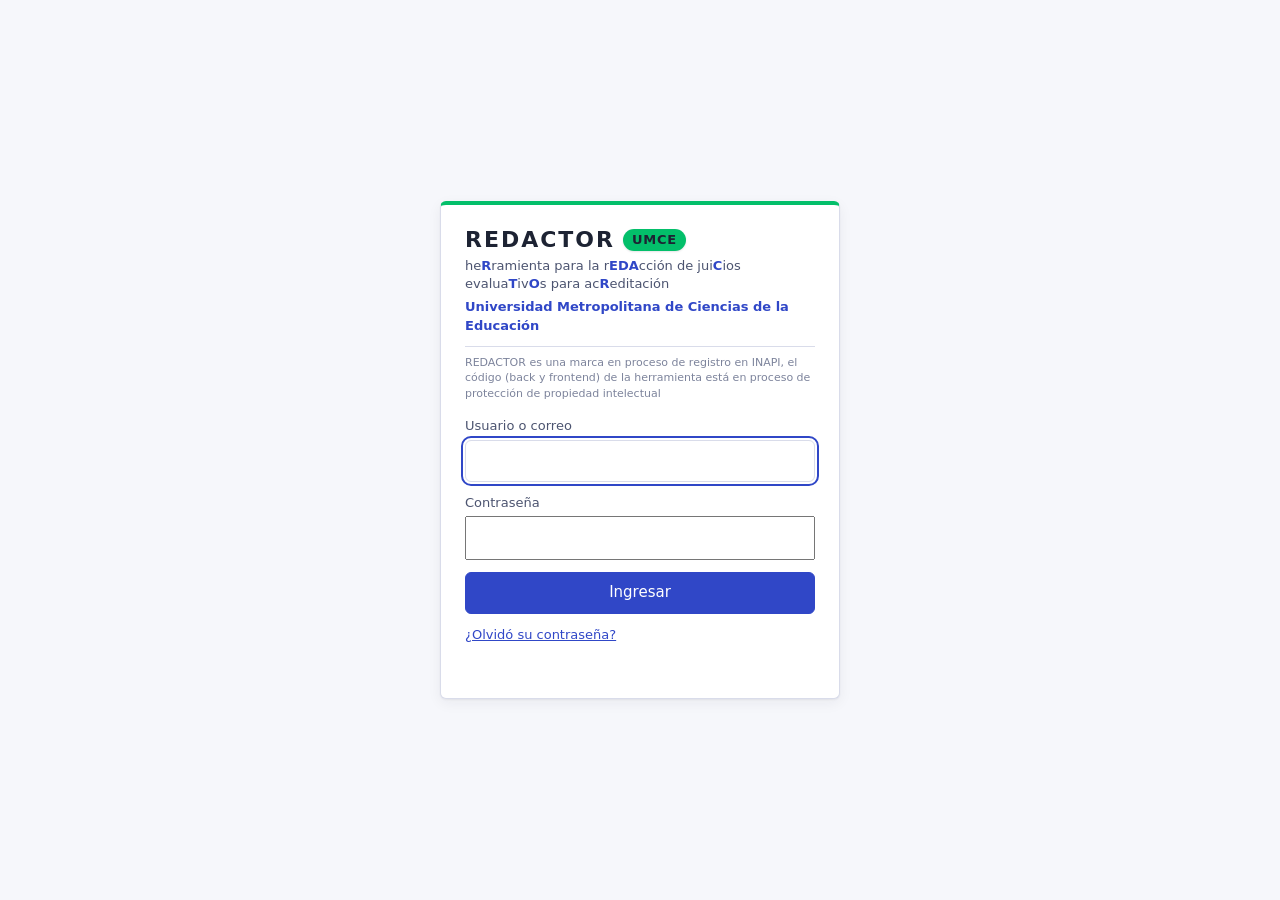
==== commit 571ac9db: "REDACTOR: nuevo nombre de la herramienta y lectura completa de la base - Franja superior con el nomb" ====
--- a/mesa-umce/index.html
+++ b/mesa-umce/index.html
@@ -4,7 +4,7 @@
 <meta charset="utf-8">
 <meta name="viewport" content="width=device-width,initial-scale=1,viewport-fit=cover">
 <meta name="robots" content="noindex,nofollow">
-<title>Herramienta para Redacción de Juicios Evaluativos</title>
+<title>REDACTOR</title>
 <link rel="stylesheet" href="https://fonts.googleapis.com/css2?family=IBM+Plex+Mono:wght@400;500&display=swap">
 <style>
 /* Layout: workbench — a fixed left tree (dimensión › criterio › nivel › enunciado), a working panel with tabs, and two full-width views (panel de avance, documento). */
@@ -410,11 +410,25 @@
 button.lk{border:0;background:none;padding:0;color:var(--ink);font:inherit;cursor:pointer;text-align:left}
 button.lk:hover{color:var(--accent);text-decoration:underline}
 @media (max-width:820px){.userbtn{order:2;max-width:170px}.ftab .facc{white-space:normal}}
-/* nombre largo de la herramienta: en dos líneas, sin tapar el menú */
-.brand{flex:0 1 250px;min-width:150px;flex-direction:column;align-items:flex-start;gap:1px}
-.brand h1{white-space:normal;line-height:1.2;font-size:14.5px}
-.brand small{display:none}
-@media (max-width:820px){.brand{flex:1 1 140px}}
+/* marca REDACTOR: franja superior con el nombre y la sigla, la frase del acrónimo y, debajo, el aviso de registro;
+   la barra de navegación queda en la fila siguiente */
+.brand{order:-1;flex:1 1 100%;min-width:0;display:flex;flex-direction:column;align-items:flex-start;gap:3px;padding-bottom:8px;border-bottom:1px solid var(--line)}
+.rd-linea{display:flex;flex-wrap:wrap;align-items:baseline;gap:2px 12px;min-width:0}
+.brand h1.rd-nombre{font-size:19px;font-weight:700;letter-spacing:.09em;line-height:1.2;margin:0;white-space:nowrap}
+.rd-frase{font-size:13px;color:var(--ink-2);line-height:1.35}
+.rd-frase b{color:var(--accent);font-weight:700}
+.brand small.rd-aviso,.acc-brand small.rd-aviso{display:block;font-size:11px;font-weight:400;line-height:1.4;color:var(--ink-3);white-space:normal;overflow:visible;text-overflow:clip}
+@media (max-width:820px){
+  .brand h1.rd-nombre{font-size:16px}
+  .rd-frase{font-size:12px}
+  .brand small.rd-aviso{font-size:10.5px}
+  .tree.open{padding-top:calc(var(--top-h,60px) + env(safe-area-inset-top,0px))}
+  .brand{gap:2px;padding-bottom:6px}
+  .top .menu{order:2}  /* el botón del catálogo va en la fila de la cuenta, para no sumar una fila más */
+}
+.acc-brand .rd-nombre{font-size:22px;font-weight:700;letter-spacing:.09em;line-height:1.2}
+.acc-brand .rd-frase{font-size:13px;font-weight:400;margin-top:4px}
+.acc-brand small.rd-aviso{margin-top:10px;padding-top:8px;border-top:1px solid var(--line)}
 
 /* nombre de la institución en la pantalla de ingreso (sistemas separados por universidad) */
 .acc-inst{display:block;margin-top:6px;font-size:13px;font-weight:600;color:var(--accent)}
@@ -428,7 +442,7 @@
 <div class="app" data-view="editor" hidden>
   <header class="top">
     <button class="menu" id="menuBtn" aria-label="Mostrar u ocultar el catálogo de enunciados" aria-pressed="true">☰ Catálogo</button>
-    <div class="brand"><h1>Herramienta para Redacción de Juicios Evaluativos</h1><small>Autoevaluación institucional | criterios y estándares CNA</small></div>
+    <div class="brand"></div>
     <span class="sync ok" id="syncSt" role="status" aria-live="polite">Guardado</span>
     <nav class="nav" aria-label="Vistas">
       <button data-view="editor" aria-pressed="true">Herramienta de redacción</button>
@@ -1417,7 +1431,7 @@
 /* =========================== ARCHIVOS =========================== */
 const ARCH={lista:[], papelera:false, q:'', code:'', crit:'', renom:null, borrar:null, cargado:false};
 const MAXMB=+(BT.cfg.maxArchivoMB||50);
-async function archCargar(){ const out=[]; for(let i=0;;i+=1000){ const r=await SBX.from('archivos').select('*').order('subido_en',{ascending:false}).range(i,i+999); if(r.error){ toast('No se pudo cargar la lista de archivos'); return; } out.push(...r.data); if(r.data.length<1000) break; } ARCH.lista=out; ARCH.cargado=true; }
+async function archCargar(){ const out=[]; for(let i=0;;i+=1000){ const r=await SBX.from('archivos').select('*').order('subido_en',{ascending:false}).order('id').range(i,i+999); if(r.error){ toast('No se pudo cargar la lista de archivos'); return; } out.push(...r.data); if(r.data.length<1000) break; } ARCH.lista=out; ARCH.cargado=true; }
 function limpiarNombre(n){ const p=n.lastIndexOf('.'); const base=(p>0?n.slice(0,p):n), ext=(p>0?n.slice(p):''); const s=x=>x.normalize('NFD').replace(/[̀-ͯ]/g,'').replace(/[^A-Za-z0-9._-]+/g,'-').replace(/-+/g,'-').replace(/^-|-$/g,''); return (s(base).slice(0,100)||'archivo')+s(ext).slice(0,12); }
 function tusEndpoint(){ if(BT.cfg.tusEndpoint) return BT.cfg.tusEndpoint; const u=new URL(BT.cfg.url); return u.protocol+'//'+u.host.replace(/\.supabase\.co$/,'.storage.supabase.co')+'/storage/v1/upload/resumable'; }
 async function archSubir(file, code, onProg){
@@ -1587,12 +1601,13 @@
   setView(n&&['editor','panel','doc','ref','io','files'].includes(n.view)?n.view:'editor'); })();
 })();
 </script>
-<script src="config.js?v=202610131124"></script>
+<script src="config.js?v=202610200037"></script>
 <script src="vendor/supabase.js"></script>
 <script src="vendor/tus.min.js"></script>
 <script>
 /* =====================================================================
-   Herramienta para Redacción de Juicios Evaluativos | arranque, sesión y sincronización
+   REDACTOR (heRramienta para la rEDAcción de juiCios evaluaTivOs para acReditación)
+   arranque, sesión y sincronización
    Se ejecuta antes que la aplicación. Inicia sesión con Supabase, carga
    los datos privados y el estado compartido, y luego arranca la app.
    ===================================================================== */
@@ -1608,18 +1623,24 @@
 // institución: el mismo código sirve a sistemas separados (un proyecto de Supabase y una carpeta del sitio por universidad)
 const INST = String(CFG.institucion || '').trim();
 const INSTN = String(CFG.institucionNombre || INST).trim();
-const SUB = 'Autoevaluación institucional | criterios y estándares CNA';
 // sigla junto al título, con el color de la institución (config.js: color; por omisión, el azul de la paleta)
 const ICOL = /^#[0-9a-f]{6}$/i.test(String(CFG.color || '')) ? CFG.color : '#3047C7';
 const ITXT = (h => { const c = [1, 3, 5].map(i => parseInt(h.substr(i, 2), 16) / 255).map(v => v <= 0.03928 ? v / 12.92 : Math.pow((v + 0.055) / 1.055, 2.4)); return 0.2126 * c[0] + 0.7152 * c[1] + 0.0722 * c[2] > 0.3 ? '#1d2333' : '#ffffff'; })(ICOL);
 const TAG = INST ? `<span class="inst-tag" style="background:${ICOL};color:${ITXT}" title="${escH(INSTN)}">${escH(INST)}</span>` : '';
 window.MESA_INST = INST;
-if (INST) document.title = 'Juicios Evaluativos | ' + INST;
+// nombre de la herramienta: REDACTOR, acrónimo de la frase (se respetan sus mayúsculas; solo se destacan)
+const NOMBRE = 'REDACTOR';
+const FRASE = 'heRramienta para la rEDAcción de juiCios evaluaTivOs para acReditación';
+const AVISO = 'REDACTOR es una marca en proceso de registro en INAPI, el código (back y frontend) de la herramienta está en proceso de protección de propiedad intelectual';
+const FRASE_H = escH(FRASE).replace(/[A-ZÁÉÍÓÚÑ]+/g, m => `<b>${m}</b>`);
+document.title = NOMBRE + (INST ? ' | ' + INST : '');
 const BOOT = window.__BOOT = { D: null, S: null, user: null, perfil: null, perfiles: {}, urls: {}, esAdmin: false, cfg: CFG };
 let sb = null;
 
 /* ---------- pantallas de acceso ---------- */
-function pantalla(html) { const el = q('#acceso'); el.innerHTML = `<div class="acc-card"${INST ? ` style="border-top-color:${ICOL}"` : ''}><div class="acc-brand">Herramienta para Redacción de Juicios Evaluativos${TAG}<small>${SUB}</small>${INSTN && INSTN !== INST ? `<span class="acc-inst">${escH(INSTN)}</span>` : ''}</div>${html}</div>`; el.hidden = false; }
+function pantalla(html) { const el = q('#acceso'); el.innerHTML = `<div class="acc-card"${INST ? ` style="border-top-color:${ICOL}"` : ''}><div class="acc-brand"><div class="rd-nombre">${NOMBRE}${TAG}</div><div class="rd-frase">${FRASE_H}</div>${INSTN && INSTN !== INST ? `<span class="acc-inst">${escH(INSTN)}</span>` : ''}<small class="rd-aviso">${escH(AVISO)}</small></div>${html}</div>`; el.hidden = false; }
+// franja superior de la herramienta: nombre y sigla, frase del acrónimo y, debajo, el aviso de registro
+function marca() { const b = q('.brand'); if (b) b.innerHTML = `<div class="rd-linea"><h1 class="rd-nombre">${NOMBRE}${TAG}</h1><span class="rd-frase">${FRASE_H}</span></div><small class="rd-aviso">${escH(AVISO)}</small>`; }
 function msg(t, tipo) { const m = q('#aMsg'); if (m) { m.textContent = t || ''; m.className = 'acc-msg ' + (tipo || ''); } }
 const traducir = e => {
   const t = (e && (e.message || e.error_description || e.msg)) || String(e || '');
@@ -1726,9 +1747,12 @@
     cargarFuentes();
     await firmarRecortes();
     BOOT.S = await SYNC.cargar();
+    marca();
     q('#acceso').hidden = true;
     q('.app').hidden = false;
-    { const h1 = q('.brand h1'); if (h1 && TAG && !h1.querySelector('.inst-tag')) h1.insertAdjacentHTML('beforeend', TAG); }
+    // alto de la barra superior (cambia con el ancho de la pantalla): el catálogo en el teléfono se abre debajo de ella
+    { const top = q('.top'); const fijar = () => document.documentElement.style.setProperty('--top-h', top.offsetHeight + 'px');
+      if (top) { fijar(); if (window.ResizeObserver) new ResizeObserver(fijar).observe(top); else addEventListener('resize', fijar); } }
     const s = document.createElement('script');
     s.textContent = q('#app-src').textContent;
     document.body.appendChild(s);
@@ -1854,12 +1878,18 @@
   return j;
 }
 function evObj(r) { return { ev: r.ev, code: r.code, titulo: r.titulo, tipo: r.tipo, anio: r.anio, unidad: r.unidad, plano: r.plano, solidez: r.solidez, campos: r.campos || [], archivo: r.archivo || '', archivo_id: r.archivo_id || null, estado: r.estado }; }
-async function todos(tabla, orden) {
+// Lee todas las filas de una tabla en bloques de 1000 (el máximo que entrega el servidor por consulta).
+// El orden es siempre fijo y termina en la clave primaria: así ningún registro se salta ni se repite
+// entre un bloque y el siguiente, aunque otra persona guarde algo mientras se lee.
+const CLAVE = { campos: ['code', 'campo'], evidencias: ['ev'], recursos: ['code', 'item'], alin_procesos: ['id'], borradores: ['user_id', 'code'] };
+async function todos(tabla, { previo = [], cols = '*', filtro = null } = {}) {
+  const orden = [...previo, ...CLAVE[tabla]];
   const out = [];
   for (let i = 0; ; i += 1000) {
-    let qy = sb.from(tabla).select('*').range(i, i + 999);
-    if (orden) qy = qy.order(orden);
-    const r = await qy;
+    let qy = sb.from(tabla).select(cols);
+    if (filtro) qy = filtro(qy);
+    orden.forEach(c => { qy = qy.order(c); });
+    const r = await qy.range(i, i + 999);
     if (r.error) throw r.error;
     out.push(...r.data);
     if (r.data.length < 1000) break;
@@ -1881,7 +1911,7 @@
 
   async cargar() {
     const uid = BOOT.user.id;
-    const [campos, evs, recs, alin, bors] = await Promise.all([todos('campos'), todos('evidencias', 'creado_en'), todos('recursos'), todos('alin_procesos'), todos('borradores')]);
+    const [campos, evs, recs, alin, bors] = await Promise.all([todos('campos'), todos('evidencias', { previo: ['creado_en'] }), todos('recursos'), todos('alin_procesos'), todos('borradores')]);
     const S = { juicios: {}, evidencias: [], recursos: {}, seq: 0, alin: { procesos: [] } };
     campos.forEach(r => {
       const j = nuevoJ(S, r.code); setC(j, r.campo, r.valor);
@@ -2057,19 +2087,18 @@
   async sondear() {
     try {
       const desde = this.ultimo;
+      // todo se lee completo y paginado: la lista de códigos sirve para detectar lo eliminado,
+      // así que no puede quedar cortada en las primeras 1000 filas
+      const nuevos = { previo: ['updated_at'], filtro: qy => qy.gt('updated_at', desde) };
       const [c, e, r, a, ids, ida] = await Promise.all([
-        sb.from('campos').select('*').gt('updated_at', desde),
-        sb.from('evidencias').select('*').gt('updated_at', desde),
-        sb.from('recursos').select('*').gt('updated_at', desde),
-        sb.from('alin_procesos').select('*').gt('updated_at', desde),
-        sb.from('evidencias').select('ev'),
-        sb.from('alin_procesos').select('id')]);
-      (c.data || []).forEach(x => this.aplicar('campos', 'UPDATE', x));
-      (e.data || []).forEach(x => this.aplicar('evidencias', 'UPDATE', x));
-      (r.data || []).forEach(x => this.aplicar('recursos', 'UPDATE', x));
-      (a.data || []).forEach(x => this.aplicar('alin_procesos', 'UPDATE', x));
-      if (ids.data) { const set = new Set(ids.data.map(x => x.ev)); Object.keys(this.shEv).filter(ev => !set.has(ev)).forEach(ev => this.aplicar('evidencias', 'DELETE', null, { ev })); }
-      if (ida.data) { const set = new Set(ida.data.map(x => x.id)); Object.keys(this.shAlin).filter(id => !set.has(id)).forEach(id => this.aplicar('alin_procesos', 'DELETE', null, { id })); }
+        todos('campos', nuevos), todos('evidencias', nuevos), todos('recursos', nuevos), todos('alin_procesos', nuevos),
+        todos('evidencias', { cols: 'ev' }), todos('alin_procesos', { cols: 'id' })]);
+      c.forEach(x => this.aplicar('campos', 'UPDATE', x));
+      e.forEach(x => this.aplicar('evidencias', 'UPDATE', x));
+      r.forEach(x => this.aplicar('recursos', 'UPDATE', x));
+      a.forEach(x => this.aplicar('alin_procesos', 'UPDATE', x));
+      { const set = new Set(ids.map(x => x.ev)); Object.keys(this.shEv).filter(ev => !set.has(ev)).forEach(ev => this.aplicar('evidencias', 'DELETE', null, { ev })); }
+      { const set = new Set(ida.map(x => x.id)); Object.keys(this.shAlin).filter(id => !set.has(id)).forEach(id => this.aplicar('alin_procesos', 'DELETE', null, { id })); }
       this.avisar('sondeo', {});
     } catch (e) { /* se reintenta en el próximo ciclo */ }
   }
